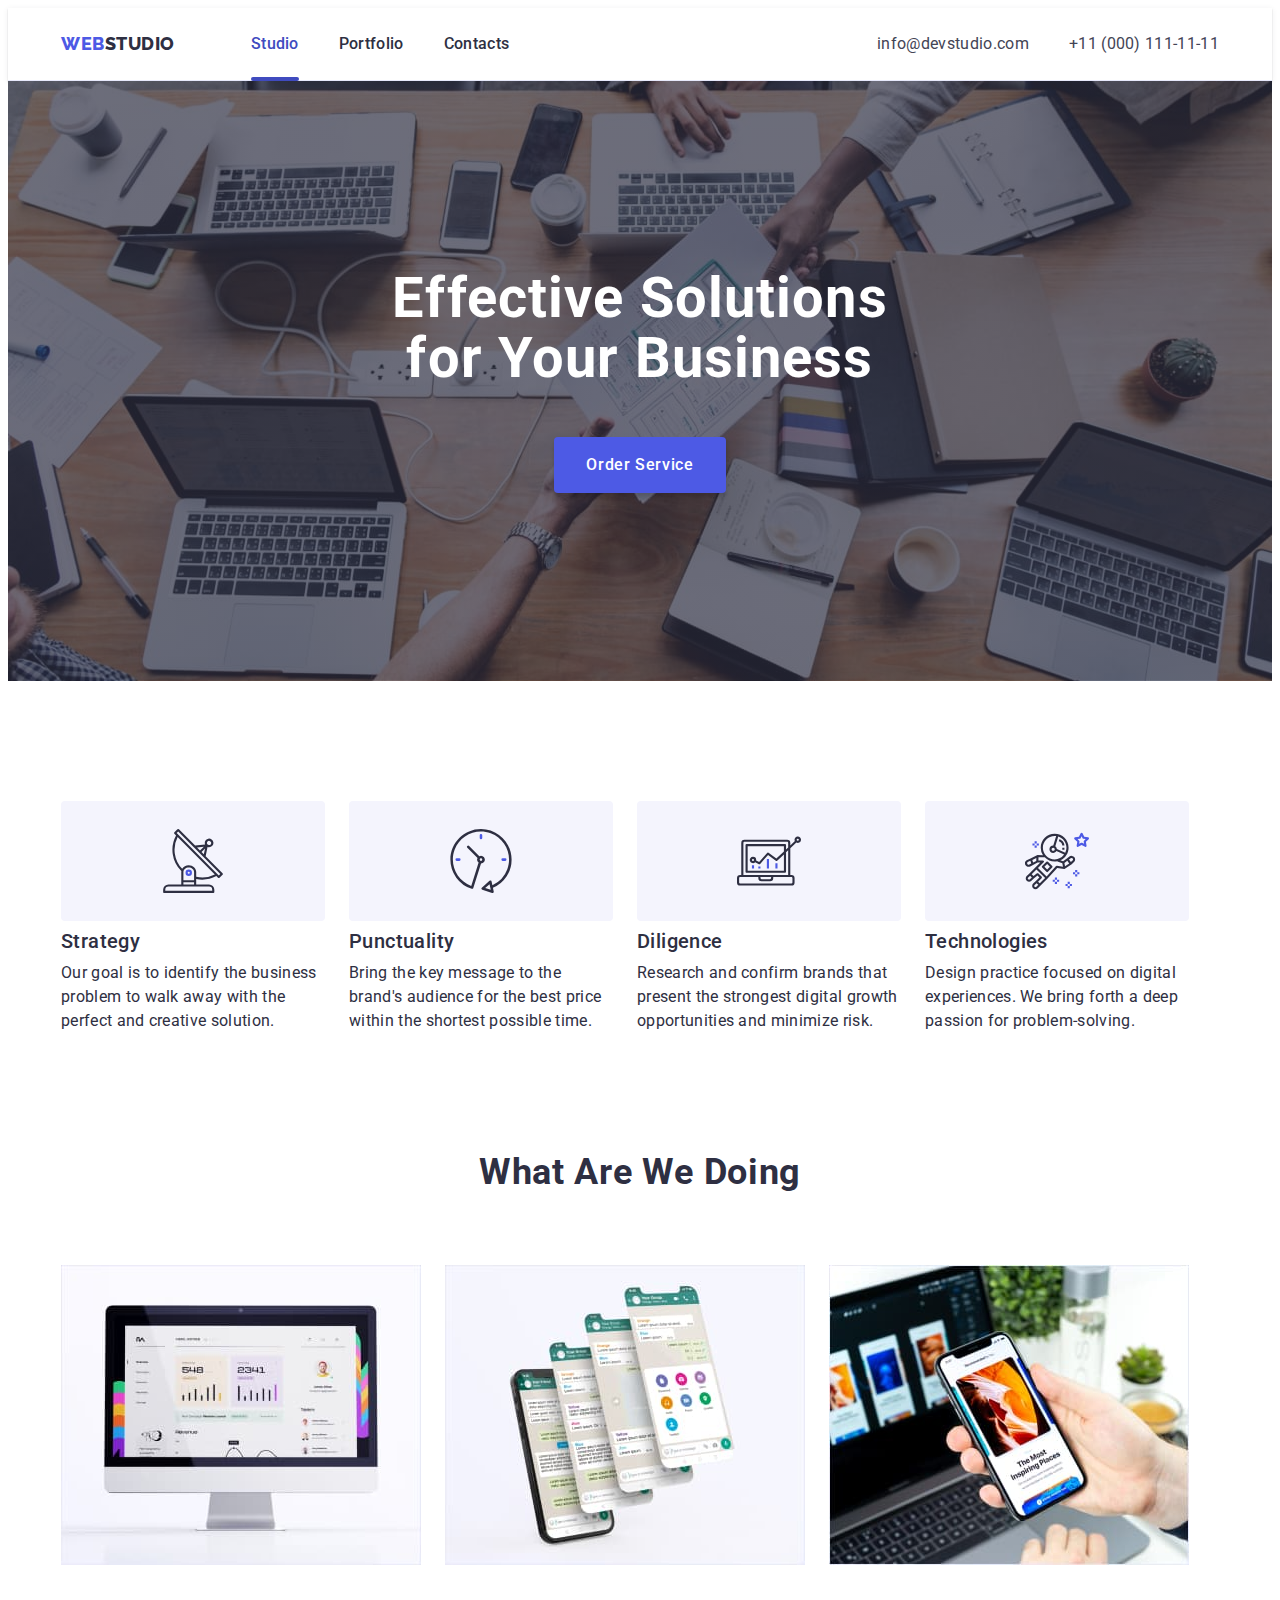
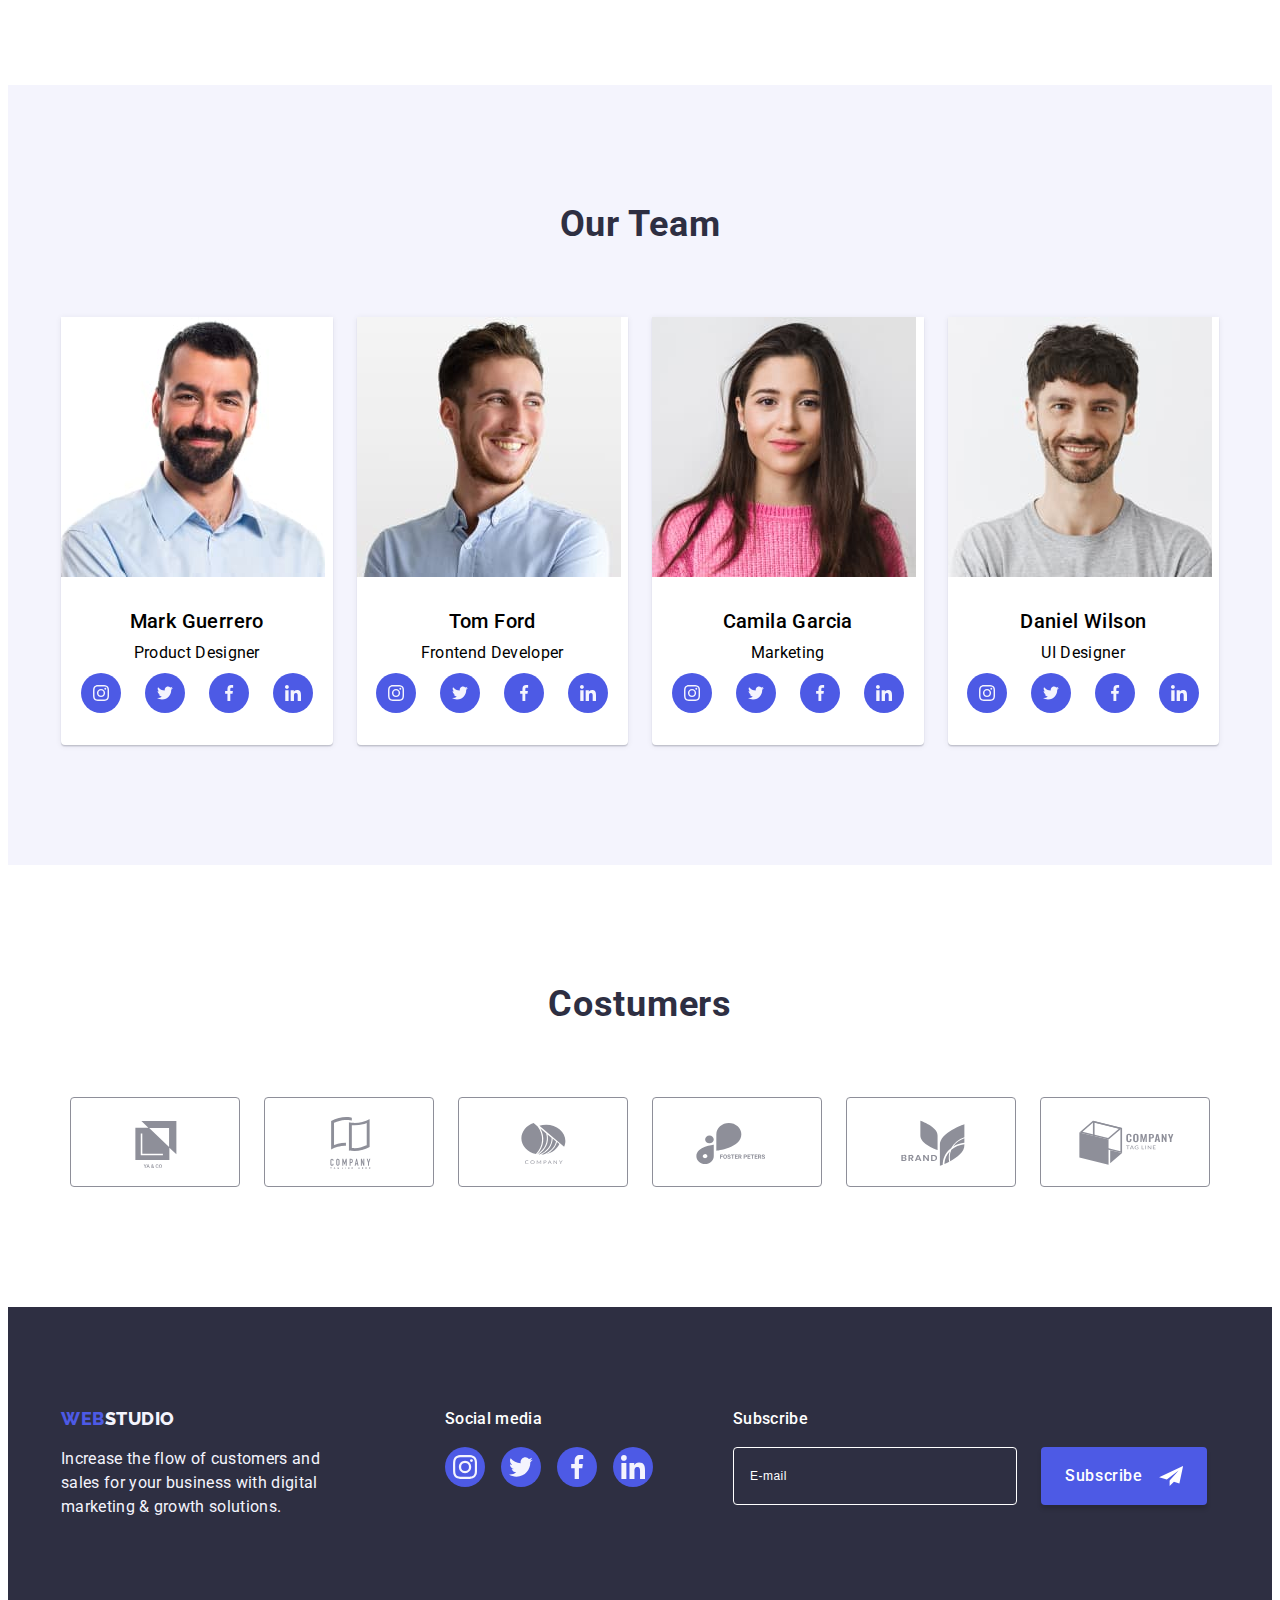
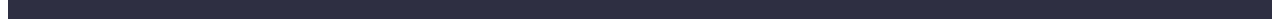
==== index.html @ 6ad8f207 "Initial commit" ====
<!DOCTYPE html>
<html lang="en">

<head>
    <meta charset="UTF-8">
    <meta http-equiv="X-UA-Compatible" content="IE=edge">
    <meta name="viewport" content="width=device-width, initial-scale=1.0">
    <link rel="stylesheet" href="https://cdnjs.cloudflare.com/ajax/libs/modern-normalize/1.1.0/modern-normalize.min.css"
        integrity="sha512-wpPYUAdjBVSE4KJnH1VR1HeZfpl1ub8YT/NKx4PuQ5NmX2tKuGu6U/JRp5y+Y8XG2tV+wKQpNHVUX03MfMFn9Q=="
        crossorigin="anonymous" referrerpolicy="no-referrer" />
    <link href="https://fonts.googleapis.com/css2?family=Raleway:wght@800&family=Roboto:wght@400;500;700&display=swap"
        rel="stylesheet">
    <link rel="stylesheet" href="./css/styles.css">
    <title>Studio</title>
</head>

<body class="body">
    <header class="header">
        <div class="page-header container">
            <nav class=" main-nav">
                <a class="logo" href="./index.html">
                    <span class="logo-start">Web</span><span class="logo-header">Studio</span></a>
                <ul class="header-list list">
                    <li><a class="header-item currant-page" href="./index.html">Studio</a></li>
                    <li><a class="header-item" href="./portfolio.html">Portfolio</a></li>
                    <li><a class="header-item" href="">Contacts</a></li>

                </ul>
            </nav>

            <address class="main-address">
                <ul class="address-list list">
                    <li><a class="address-item" href="mailto:info@devstudio.com">info@devstudio.com</a></li>
                    <li><a class="address-item" href="tel:+110001111111">+11 (000) 111-11-11</a></li>
                </ul>

            </address>
        </div>


    </header>
    <main>
        <section class="hero hero-background">
            <div class="container">
                <h1 class="hero-text">Effective Solutions for Your Business</h1>
                <button class="hero-btn" type="button" data-modal-open>Order Service</button>
            </div>
        </section>
        <section class="advantages">
            <div class="container">
                <h2 hidden>Advantages</h2>
                <ul class="advantages-list list">
                    <li class="item">
                        <div class="advantages-icon"><svg width="64" height="64" class="icon">
                                <use href="./images/symbol-defs.svg#icon-satellite"></use>
                            </svg></div>
                        <h3 class="advantages-title">Strategy</h3>
                        <p class="advantages-text">Our goal is to identify the business problem to walk away with the
                            perfect and creative solution. </p>
                    </li>
                    <li class="item">
                        <div class="advantages-icon"><svg width="64" height="64" class="icon">
                                <use href="./images/symbol-defs.svg#icon-clock"></use>
                            </svg></div>
                        <h3 class="advantages-title">Punctuality</h3>
                        <p class="advantages-text">Bring the key message to the brand's audience for the best price
                            within
                            the shortest possible
                            time.</p>
                    </li>
                    <li class="item">
                        <div class="advantages-icon"><svg width="64" height="64" class="icon">
                                <use href="./images/symbol-defs.svg#icon-diagram"></use>
                            </svg></div>
                        <h3 class="advantages-title">Diligence</h3>
                        <p class="advantages-text">Research and confirm brands that present the strongest digital growth
                            opportunities and minimize
                            risk.</p>
                    </li>
                    <li class="item">
                        <div class="advantages-icon"><svg width="64" height="64" class="icon">
                                <use href="./images/symbol-defs.svg#icon-astronaut"></use>
                            </svg></div>
                        <h3 class="advantages-title">Technologies</h3>
                        <p class="advantages-text">Design practice focused on digital experiences. We bring forth a deep
                            passion for
                            problem-solving.</p>
                    </li>
                </ul>
            </div>
        </section>
        <section class="showcase">
            <div class="container">
                <h2 class="showcase-text">What are we doing</h2>
                <ul class="showcase-list list">
                    <li class="item"><img src="./images/img-example-1.jpg" alt="website-exaple" width="360"></li>
                    <li class="item"><img src="./images/img-example-2.jpg" alt="messager-example" width="360"></li>
                    <li class="item"><img src="./images/img-example-3.jpg" alt="mobile-example" width="360"></li>
                </ul>
            </div>
        </section>
        <section class="team-section">
            <div class="container">
                <h2 class="team-title">Our Team</h2>
                <ul class="team-list list">
                    <li class="item">
                        <img class="team-img" src="./images/img-team-member-1.jpg" alt="team member" width="264">
                        <h3 class="team-list-title">Mark Guerrero</h3>
                        <p class="team-list-text">Product Designer</p>
                        <ul class="social-links list">
                            <li><a href="" class="item-link"><svg class="icon" width="16" height="16">
                                        <use href="./images/symbol-defs.svg#icon-instagram"></use>
                                    </svg></a></li>
                            <li><a href="" class="item-link"><svg class="icon" width="16" height="16">
                                        <use href="./images/symbol-defs.svg#icon-twitter"></use>
                                    </svg></a></li>
                            <li><a href="" class="item-link"><svg class="icon" width="16" height="16">
                                        <use href="./images/symbol-defs.svg#icon-facebook"></use>
                                    </svg></a></li>
                            <li><a href="" class="item-link"><svg class="icon" width="16" height="16">
                                        <use href="./images/symbol-defs.svg#icon-linkedin"></use>
                                    </svg></a></li>
                        </ul>

                    </li>
                    <li class="item">
                        <img class="team-img" src="./images/img-team-member-2.jpg" alt="team member" width="264">
                        <h3 class="team-list-title">Tom Ford</h3>
                        <p class="team-list-text">Frontend Developer</p>
                        <ul class="social-links list">
                            <li><a href="" class="item-link"><svg class="icon" width="16" height="16">
                                        <use href="./images/symbol-defs.svg#icon-instagram"></use>
                                    </svg></a></li>
                            <li><a href="" class="item-link"><svg class="icon" width="16" height="16">
                                        <use href="./images/symbol-defs.svg#icon-twitter"></use>
                                    </svg></a></li>
                            <li><a href="" class="item-link"><svg class="icon" width="16" height="16">
                                        <use href="./images/symbol-defs.svg#icon-facebook"></use>
                                    </svg></a></li>
                            <li><a href="" class="item-link"><svg class="icon" width="16" height="16">
                                        <use href="./images/symbol-defs.svg#icon-linkedin"></use>
                                    </svg></a></li>
                        </ul>
                    </li>
                    <li class="item">
                        <img class="team-img" src="./images/img-team-member-3.jpg" alt="team member" width="264">
                        <h3 class="team-list-title">Camila Garcia</h3>
                        <p class="team-list-text">Marketing</p>
                        <ul class="social-links list">
                            <li><a href="" class="item-link"><svg class="icon" width="16" height="16">
                                        <use href="./images/symbol-defs.svg#icon-instagram"></use>
                                    </svg></a></li>
                            <li><a href="" class="item-link"><svg class="icon" width="16" height="16">
                                        <use href="./images/symbol-defs.svg#icon-twitter"></use>
                                    </svg></a></li>
                            <li><a href="" class="item-link"><svg class="icon" width="16" height="16">
                                        <use href="./images/symbol-defs.svg#icon-facebook"></use>
                                    </svg></a></li>
                            <li><a href="" class="item-link"><svg class="icon" width="16" height="16">
                                        <use href="./images/symbol-defs.svg#icon-linkedin"></use>
                                    </svg></a></li>
                        </ul>
                    </li>
                    <li class="item">
                        <img class="team-img" src="./images/img-team-member-4.jpg" alt="team member" width="264">
                        <h3 class="team-list-title">Daniel Wilson</h3>
                        <p class="team-list-text">UI Designer</p>
                        <ul class="social-links list">
                            <li><a href="" class="item-link"><svg class="icon" width="16" height="16">
                                        <use href="./images/symbol-defs.svg#icon-instagram"></use>
                                    </svg></a></li>
                            <li><a href="" class="item-link"><svg class="icon" width="16" height="16">
                                        <use href="./images/symbol-defs.svg#icon-twitter"></use>
                                    </svg></a></li>
                            <li><a href="" class="item-link"><svg class="icon" width="16" height="16">
                                        <use href="./images/symbol-defs.svg#icon-facebook"></use>
                                    </svg></a></li>
                            <li><a href="" class="item-link"><svg class="icon" width="16" height="16">
                                        <use href="./images/symbol-defs.svg#icon-linkedin"></use>
                                    </svg></a></li>
                        </ul>
                    </li>
                </ul>
            </div>
        </section>
        <section class="costumers">
            <div class="container">
                <h2 class="costumers-title">Costumers</h2>
                <ul class="costumers-list list">
                    <li class="item"><a href="" class="costumer-link"><svg class="icon" width="104" height="56">
                                <use href="./images/symbol-defs.svg#icon-ya-co"></use>
                            </svg></a></li>
                    <li class="item"><a href="" class="costumer-link"><svg class="icon" width="104" height="56">
                                <use href="./images/symbol-defs.svg#icon-tagline-here"></use>
                            </svg></a></li>
                    <li class="item"><a href="" class="costumer-link"><svg class="icon" width="104" height="56">
                                <use href="./images/symbol-defs.svg#icon-company"></use>
                            </svg></a></li>
                    <li class="item"><a href="" class="costumer-link"><svg class="icon" width="104" height="56">
                                <use href="./images/symbol-defs.svg#icon-foster-peters"></use>
                            </svg></a></li>
                    <li class="item"><a href="" class="costumer-link"><svg class="icon" width="104" height="56">
                                <use href="./images/symbol-defs.svg#icon-brand"></use>
                            </svg></a></li>
                    <li class="item"><a href="" class="costumer-link"><svg class="icon" width="104" height="56">
                                <use href="./images/symbol-defs.svg#icon-tag-line"></use>
                            </svg></a></li>
                </ul>
            </div>

        </section>
    </main>

    <footer class="footer">
        <div class="footer-container container">
            <div class="footer-wrap"><a class="logo" href="./index.html"><span class="logo-start">Web</span><span
                        class="logo-footer">Studio</span>
                </a>
                <p class="footer-text">Increase the flow of customers and sales for your business with digital marketing
                    & growth solutions.</p>
            </div>
            <div class="footer-wrap">
                <h4 class="footer-social-media">Social media</h4>
                <ul class="footer-social-links list">
                    <li><a href="#" class="footer-link"><svg class="icon" width="24" height="24">
                                <use href="./images/symbol-defs.svg#icon-instagram"></use>
                            </svg></a></li>
                    <li><a href="#" class="footer-link"><svg class="icon" width="24" height="24">
                                <use href="./images/symbol-defs.svg#icon-twitter"></use>
                            </svg></a></li>
                    <li><a href="#" class="footer-link"><svg class="icon" width="24" height="24">
                                <use href="./images/symbol-defs.svg#icon-facebook"></use>
                            </svg></a></li>
                    <li><a href="#" class="footer-link"><svg class="icon" width="24" height="24">
                                <use href="./images/symbol-defs.svg#icon-linkedin"></use>
                            </svg></a></li>
                </ul>
            </div>
            <div class="footer-wrap">
                <p class="footer-input-text">Subscribe</p>
                <form class="footer-form">
                    <label><input type="email" placeholder="E-mail" class="footer-input"></label>
                    <button class="footer-btn" type="submit">Subscribe<svg class="icon" width="24" height="20">
                            <use href="./images/symbol-defs.svg#icon-send"></use>
                        </svg></button>
                </form>

            </div>
        </div>
    </footer>
    <div class="backdrop is-hidden" data-modal>
        <div class="modal"><button type="button" class="backdrop-btn" data-modal-close><svg width="8" height="8"
                    class="modal-icon icon">
                    <use href="./images/symbol-defs.svg#icon-modal-close"></use>
                </svg></button>
            <p class="backdrop-title">Leave your contacts and we will call you back</p>
            <form class="modal-form">
                <div class="form-field"><label for="name" class="modal-label">Name</label><input type="text" name="name"
                        id="name" class="modal-input"><svg class="icon" width="18" height="24">
                        <use href="./images/symbol-defs.svg#icon-name">

                        </use>
                    </svg></div>

                <div class="form-field"><label for="tel" class="modal-label">Phone</label><input type="tel" name="tel"
                        id="tel" class="modal-input"><svg class="icon" width="18" height="24">
                        <use href="./images/symbol-defs.svg#icon-phone">

                        </use>
                    </svg>
                </div>
                <div class="form-field"><label for="e-mail" class="modal-label">E-mail</label><input type="email"
                        name="e-mail" id="e-mail" class="modal-input"><svg class="icon" width="18" height="24">
                        <use href="./images/symbol-defs.svg#icon-email">

                        </use>
                    </svg>
                </div>

                <div class="form-field"><label for="comment" class="modal-label">Comment</label><textarea name="comment"
                        id="comment" class="modal-input comment" placeholder="Text input"></textarea>
                </div>
                <div class="form-field privacy-wrap">
                    <label for="privacy" class="acceptance-text"><input type="checkbox" name="privacy" id="privacy"
                            class="label-checkbox"><span class="checkbox"></span>I accept the terms and conditions of
                        the<a href="#">Privacy Policy</a></label>
                </div>
                <div class="form-field"><button type="submit" class="modal-btn">Send</button></div>
            </form>



        </div>

    </div>
    <script src="./js/modal.js"></script>
</body>

</html>
---- css/styles.css ----
:root {
  --main-color: #2e2f42;
  --contact-color: #434455;
  --h1-color: #ffffff;
  --header-action-color: #404bbf;
  --background-btn-color: #4d5ae5;
  --background-btn-hover-color: #404bbf;
  --btn-text-color: #ffffff;
  --btn-nohover-text-color: #4d5ae5;
  --btn-hover-text-color: #ffffff;
  --btn-nohover-background-color: #f4f4fd;
  --btn-hover-background-color: #404bbf;
  --background-color: #f4f4fd;
  --team-text-color: #434455;
  --team-background-color: #ffffff;
  --footer-text-color: #f4f4fd;
  --logo-main-color: #4d5ae5;
  --logo-footer-color: #f4f4fd;
  --logo-header-color: #2e2f42;
  --accent-color: rgba(231, 233, 252, 1);
  --backdrop-background-color: rgba(46, 47, 66, 0.4);
  --modal-background-color: #fcfcfc;
}

/* BODY */
.body {
  font-family: "Roboto", sans-serif;
}
/* LOGO */
.logo-start {
  font-family: "Raleway";

  font-weight: 800;
  font-size: 18px;
  line-height: 1.33;
  letter-spacing: 0.03em;
  color: var(--logo-main-color);
  text-transform: uppercase;
}
.logo-header {
  font-family: "Raleway";

  font-weight: 800;
  font-size: 18px;
  line-height: 1.33;
  letter-spacing: 0.03em;
  text-transform: uppercase;
  text-decoration: none;
  color: var(--logo-header-color);
}
.logo-footer {
  font-family: "Raleway";

  font-weight: 800;
  font-size: 18px;
  line-height: 21px;

  letter-spacing: 0.03em;
  text-transform: uppercase;
  color: var(--logo-footer-color);
}

.logo {
  text-decoration: none;
  display: block;
}

/* DEFAULT */
img {
  display: block;
  max-width: 100%;
  height: auto;
}
.container {
  width: 1158px;
  margin: 0 auto;
  padding: 0 15px 0 15px;
}
h1,
h2,
h3,
h4,
ul,
li,
p,
a,
span {
  margin: 0;
}
.list {
  list-style: none;
  padding: 0;
  margin: 0;
}
.no-scroll {
  overflow: hidden;
}
/* ICONS */
.icon {
  fill: currentColor;
}

/* HEADER */
.header {
  padding-top: 24px;
  padding-bottom: 24px;
  border-bottom: 1px solid var(--accent-color);
  box-shadow: 0px 2px 1px rgba(46, 47, 66, 0.08),
    0px 1px 1px rgba(46, 47, 66, 0.16), 0px 1px 6px rgba(46, 47, 66, 0.08);
}
.page-header {
  display: flex;
  align-items: center;
}
.main-nav {
  display: flex;
  align-items: center;
}

.header-list {
  list-style: none;
  display: flex;

  gap: 40px;
  padding: 0;
  margin-left: 76px;
}
.header-list > li {
  position: relative;
}
.header-item {
  display: block;

  text-decoration: none;
  font-weight: 500;
  font-size: 16px;
  line-height: 1.5;
  letter-spacing: 0.02em;
  color: var(--main-color);
  transition-property: color;
  transition-duration: 250ms;
  transition-timing-function: cubic-bezier(0.4, 0, 0.2, 1);
}
.header-item:active,
.header-item:hover,
.header-item:focus {
  color: var(--header-action-color);
}
.header-item.currant-page {
  color: var(--header-action-color);
}
.header-item.currant-page::after {
  display: block;
  position: absolute;
  top: 45px;
  content: "";
  width: 100%;
  height: 4px;
  border-radius: 2px;
  border-color: var(--header-action-color);
  background-color: var(--header-action-color);
}
/* ADDRESS */
.main-address {
  display: flex;
  margin-left: auto;
}
.address-list {
  list-style: none;
  display: flex;
  gap: 40px;
  padding: 0;
  margin: 0;
}
.address-item {
  display: block;
  font-style: normal;
  font-size: 16px;
  line-height: 1.5;

  letter-spacing: 0.02em;
  color: var(--contact-color);
  text-decoration: none;
  transition-property: color;
  transition-duration: 250ms;
  transition-timing-function: cubic-bezier(0.4, 0, 0.2, 1);
}
.address-item:active,
.address-item:hover,
.address-item:focus {
  color: var(--header-action-color);
}

/* MAIN */
/* HERO */
.hero {
  padding-bottom: 188px;
  padding-top: 188px;

  background-color: var(--main-color);

  text-align: center;
}
.hero-background {
  max-width: 1440px;
  margin-left: auto;
  margin-right: auto;
  background-image: linear-gradient(
      rgba(46, 47, 66, 0.7),
      rgba(46, 47, 66, 0.7)
    ),
    url(../images/background-hero.jpg);
  background-repeat: no-repeat;
  background-position: center;
  background-size: cover;
}
.hero-text {
  margin: 0 auto 48px auto;
  max-width: 496px;

  color: var(--h1-color);
  font-weight: 700;
  font-size: 56px;
  line-height: 1.07;
  letter-spacing: 0.02em;
}
.hero-btn {
  min-width: 169px;

  background-color: var(--background-btn-color);
  font-family: inherit;
  font-style: inherit;
  font-weight: 500;
  font-size: 16px;
  line-height: 1.5;
  letter-spacing: 0.04em;
  color: var(--btn-text-color);
  padding: 16px 32px;
  border-radius: 4px;
  box-shadow: 0px 4px 4px rgba(0, 0, 0, 0.15);
  border: transparent;
  cursor: pointer;
  transition-property: background-color;
  transition-duration: 250ms;
  transition-timing-function: cubic-bezier(0.4, 0, 0.2, 1);
}
.hero-btn:hover,
.hero-btn:focus {
  background-color: var(--background-btn-hover-color);
}
/* ADVANTAGES */
.advantages {
  padding-bottom: 120px;
  padding-top: 120px;
}
.advantages-list {
  display: flex;
  gap: 24px;
}
.advantages-list > .item {
  width: 264px;
}
.advantages-title {
  margin: 8px 0;

  font-weight: 500;
  font-size: 20px;
  line-height: 1.2;

  letter-spacing: 0.02em;
  color: var(--main-color);
}
.advantages-text {
  font-size: 16px;
  line-height: 1.5;

  letter-spacing: 0.02em;
  color: var(--main-color);
}
.advantages-icon {
  display: flex;
  justify-content: center;
  align-items: center;
  background-color: #f4f4fd;
  border-radius: 4px;

  height: 120px;
}

/* SHOWCASE */
.showcase {
  padding-bottom: 120px;
}
.showcase-text {
  margin-bottom: 72px;
  color: var(--main-color);
  font-weight: 700;
  font-size: 36px;
  line-height: 1.11;

  text-align: center;
  letter-spacing: 0.02em;
  text-transform: capitalize;
}
.showcase-list {
  display: flex;
  list-style: none;
  gap: 24px;
}
.showcase-list > .item {
  width: calc((100%-48px) / 3);
}
/* TEAM */

.team-title {
  margin-bottom: 72px;

  font-weight: 700;
  font-size: 36px;
  line-height: 1.11;

  text-align: center;
  letter-spacing: 0.02em;
  text-transform: capitalize;
  color: var(--main-color);
}
.team-section {
  padding: 120px 0;
  background-color: var(--background-color);
}
.team-list {
  display: flex;
  gap: 24px;
}
.team-member {
  display: block;
}
.team-list > .item {
  width: calc((100% - 72px) / 4);
  background-color: var(--team-background-color);
  box-shadow: 0px 1px 6px rgba(46, 47, 66, 0.08),
    0px 1px 1px rgba(46, 47, 66, 0.16), 0px 2px 1px rgba(46, 47, 66, 0.08);
  border-radius: 0px 0px 4px 4px;
  padding-bottom: 32px;
}
.team-list-title {
  margin-top: 32px;
  margin-bottom: 8px;

  font-weight: 500;
  font-size: 20px;
  line-height: 1.2;

  letter-spacing: 0.02em;
  text-align: center;
}
.team-list-text {
  margin-bottom: 8px;
  font-size: 16px;
  line-height: 1.5;
  text-align: center;
  letter-spacing: 0.02em;
}
.item > .team-img {
  display: block;
}
.social-links {
  display: flex;
  gap: 24px;
  justify-content: center;
}
.item-link {
  display: flex;
  justify-content: center;
  align-items: center;
  background-color: #4d5ae5;
  width: 40px;
  height: 40px;
  border-radius: 50%;
  color: #f4f4fd;
  transition-property: background-color;
  transition-duration: 250ms;
  transition-timing-function: cubic-bezier(0.4, 0, 0.2, 1);
}
.item-link:hover,
.item-link:focus {
  background-color: #404bbf;
}

/* COSTUMERS */
.costumers {
  padding: 120px 0;
}
.costumers-title {
  margin-bottom: 72px;

  font-weight: 700;
  font-size: 36px;
  line-height: 1.11;

  text-align: center;
  letter-spacing: 0.02em;

  color: var(--main-color);
}
.costumers-list {
  display: flex;
  justify-content: center;
  gap: 24px;
}
.costumer-link {
  display: flex;
  justify-content: center;
  align-items: center;
  color: #8e8f99;

  border: 1px solid rgba(142, 143, 153, 1);
  border-radius: 4px;
  width: 168px;
  height: 88px;
  transition-property: border-color, color;
  transition-duration: 250ms;
  transition-timing-function: cubic-bezier(0.4, 0, 0.2, 1);
}

.costumer-link:hover,
.costumer-link:focus {
  border-color: #404bbf;
  color: #404bbf;
}
/* FOOTER */
.footer {
  background-color: var(--main-color);
  padding-top: 100px;
  padding-bottom: 100px;
}
.footer-container {
  display: flex;
}
.footer-wrap:nth-child(2) {
  margin-left: 120px;
  margin-right: 80px;
}
.footer-text {
  display: inline-block;
  margin-top: 16px;

  font-size: 16px;
  line-height: 1.5;

  letter-spacing: 0.02em;
  color: var(--footer-text-color);
  max-width: 264px;
}
.footer-social-media {
  font-weight: 500;
  margin-bottom: 16px;
  font-size: 16px;
  line-height: 1.5;
  letter-spacing: 0.02em;
  color: #ffffff;
}
.footer-social-links {
  display: flex;
  gap: 16px;
  justify-content: center;
}
.footer-link {
  display: flex;
  justify-content: center;
  align-items: center;
  background-color: #4d5ae5;
  width: 40px;
  height: 40px;
  border-radius: 50%;
  color: #f4f4fd;
  transition-property: background-color;
  transition-duration: 250ms;
  transition-timing-function: cubic-bezier(0.4, 0, 0.2, 1);
}
.footer-link:hover,
.footer-link:focus {
  background-color: rgba(49, 208, 170, 1);
}
.footer-form {
  display: flex;
  gap: 24px;
}
.footer-input {
  display: inline-block;
  border: 1px solid WHITE;
  border-radius: 4px;
  font-size: 12px;
  line-height: 1.17;

  letter-spacing: 0.04em;
  min-height: 40px;
  min-width: 264px;
  height: 40px;
  color: WHITE;
  padding-left: 16px;
  padding-top: 8px;
  padding-bottom: 8px;

  background-color: inherit;
}
.footer-input:focus {
  border-color: #4d5ae5;
  outline: none;
}
.footer-input-text {
  margin-bottom: 16px;
  font-weight: 500;
  font-size: 16px;
  line-height: 1.5;
  letter-spacing: 0.02em;
  color: #ffffff;
}
.footer-input::placeholder {
  font-weight: 400;
  font-size: 12px;
  line-height: 2;
  color: #ffffff;
  letter-spacing: 0.04em;
}

.footer-btn {
  display: flex;
  align-items: center;
  justify-content: center;
  gap: 16px;
  background-color: var(--background-btn-color);
  font-family: inherit;
  font-style: inherit;
  font-weight: 500;
  font-size: 16px;
  line-height: 1.5;
  letter-spacing: 0.04em;
  color: var(--btn-text-color);
  padding: 8px 24px;
  border-radius: 4px;
  box-shadow: 0px 4px 4px rgba(0, 0, 0, 0.15);
  border: transparent;
  cursor: pointer;
  transition-property: background-color;
  transition-duration: 250ms;
  transition-timing-function: cubic-bezier(0.4, 0, 0.2, 1);
}
.footer-btn:hover,
.footer-btn:focus {
  background-color: var(--background-btn-hover-color);
}
/* PORTFOLIO PAGE */
.visually-hidden {
  position: fixed;
  transform: scale(0);
}
.presentation {
  padding-top: 96px;
  padding-bottom: 120px;
}
.presentation-nav-list {
  display: flex;
  justify-content: center;
  gap: 24px;
  margin-bottom: 72px;
}

.nav-btn {
  font-weight: 500;
  font-size: 16px;
  line-height: 1.5;
  border-radius: 4px;
  letter-spacing: 0.04em;
  color: var(--btn-nohover-text-color);
  background-color: var(--btn-nohover-background-color);
  padding: 12px 24px;
  border: 1px solid var(--accent-color);
  cursor: pointer;
  transition-property: box-shadow, border-color, color, background-color;
  transition-duration: 250ms;
  transition-timing-function: cubic-bezier(0.4, 0, 0.2, 1);
}
.nav-btn:hover,
.nav-btn:focus {
  background-color: var(--btn-hover-background-color);
  color: var(--btn-hover-text-color);
  border-color: var(--background-btn-hover-color);
  box-shadow: 0px 3px 1px rgba(0, 0, 0, 0.1), 0px 2px 1px rgba(0, 0, 0, 0.08),
    0px 2px 2px rgba(0, 0, 0, 0.12);
}
.presentation-list {
  display: flex;
  flex-wrap: wrap;
  gap: 48px 24px;
}
.presentation-list > .item {
  width: calc((100% - 48px) / 3);
}

.presentation-list-text {
  border: 1px solid var(--accent-color);
  padding: 32px 16px;
  border-top: transparent;
}
.presentation-title {
  margin-bottom: 8px;
  font-weight: 500;
  font-size: 20px;
  line-height: 1.2;

  letter-spacing: 0.02em;
  color: var(--main-color);
}
.presentation-text {
  font-size: 16px;
  line-height: 1.5;

  letter-spacing: 0.02em;
  color: var(--contact-color);
}
.presentation-link {
  text-decoration: none;
  display: block;
  transition-property: box-shadow;
  transition-duration: 250ms;
  transition-timing-function: cubic-bezier(0.4, 0, 0.2, 1);
}

.presentation-link:hover,
.presentation-link:focus {
  box-shadow: 0px 1px 6px rgba(46, 47, 66, 0.08),
    0px 1px 1px rgba(46, 47, 66, 0.16), 0px 2px 1px rgba(46, 47, 66, 0.08);
}
.presentation-link:hover .presentation-cover-text,
.presentation-link:focus .presentation-cover-text {
  transform: translate(0);
}
/* TRANSITION PORTFOLIO */
.presentation-cover-wrap {
  position: relative;
  overflow: hidden;
}
.presentation-cover-text {
  font-size: 16px;
  line-height: 1.5;

  letter-spacing: 0.02em;

  color: #f4f4fd;

  position: absolute;
  top: 0;

  height: 100%;
  background-color: var(--background-btn-color);
  padding-top: 40px;
  padding-left: 32px;
  padding-right: 32px;
  transform: translateY(100%);
  transition: transform 250ms cubic-bezier(0.4, 0, 0.2, 1);
}
/* BACKDROP */
.backdrop {
  position: fixed;
  top: 0;
  width: 100%;
  height: 100%;
  background-color: var(--backdrop-background-color);
  transition: opacity 250ms cubic-bezier(0.4, 0, 0.2, 1),
    visibility 250ms cubic-bezier(0.4, 0, 0.2, 1);
}
.backdrop.is-hidden .modal {
  transform: translate(-50%, -50%) scale(0);
}
/* MODAL */
.modal {
  position: absolute;
  top: 50%;
  left: 50%;
  transform: translate(-50%, -50%) scale(1);
  transition: transform 250ms cubic-bezier(0.4, 0, 0.2, 1);

  width: 408px;
  min-height: 576px;
  box-shadow: 0px 1px 1px rgba(0, 0, 0, 0.14), 0px 1px 3px rgba(0, 0, 0, 0.12),
    0px 2px 1px rgba(0, 0, 0, 0.2);
  border-radius: 4px;
  background-color: var(--modal-background-color);
  padding: 72px 24px 24px;
}
.modal-icon {
  fill: currentColor;
}
.backdrop-btn {
  position: absolute;
  padding: 0;
  top: 24px;
  right: 24px;
  display: flex;
  cursor: pointer;
  border: 1px solid rgba(0, 0, 0, 0.1);
  border-radius: 50%;
  width: 24px;
  height: 24px;
  background-color: #e7e9fc;
  color: rgba(46, 47, 66, 1);
  justify-content: center;
  align-items: center;
}
.backdrop-btn:is(:hover, :focus) {
  background-color: #404bbf;
  color: rgba(255, 255, 255, 1);
}
.is-hidden {
  opacity: 0;
  visibility: hidden;
  pointer-events: none;
}
.backdrop-title {
  font-size: 16px;
  line-height: 1.5;
  font-weight: 500;
  text-align: center;
  letter-spacing: 0.02em;
  color: var(--main-color);
  margin-bottom: 16px;
}

.form-field:not(:last-child) {
  margin-bottom: 8px;
}

.form-field:nth-child(5) {
  margin-bottom: 24px;
  margin-top: 16px;
}
.form-field:nth-child(4) {
  margin: 0;
}
.form-field {
  position: relative;
}
.form-field > .icon {
  position: absolute;
  top: 50%;
  transform: translateY(-10%);
  left: 16px;
  fill: currentColor;
  transition-property: fill;
  transition-duration: 250ms;
  transition-timing-function: cubic-bezier(0.4, 0, 0.2, 1);
}
.modal-input {
  display: block;
  border: 1px solid rgba(46, 47, 66, 0.4);
  border-radius: 4px;
  background-color: rgba(252, 252, 252, 1);
  font-weight: 500;
  font-size: 16px;
  line-height: 1.5;
  letter-spacing: 0.02em;
  width: 100%;
  height: 40px;
  color: var(--main-color);
  padding-top: 11px;
  padding-left: 38px;
  padding-bottom: 11px;
  transition-property: border-color;
  transition-duration: 250ms;
  transition-timing-function: cubic-bezier(0.4, 0, 0.2, 1);
}
.modal-input:focus {
  border-color: rgba(77, 90, 229, 1);
}
.modal-input:focus ~ .icon {
  fill: #4d5ae5;
}
.modal-label {
  display: block;
  font-size: 12px;
  line-height: 1.17;
  margin-bottom: 4px;
  letter-spacing: 0.01em;

  color: #8e8f99;
}
.modal-btn {
  display: block;
  margin: 0 auto;
  min-width: 169px;

  background-color: var(--background-btn-color);
  font-family: inherit;
  font-style: inherit;
  font-weight: 500;
  font-size: 16px;
  line-height: 1.5;
  letter-spacing: 0.04em;
  color: var(--btn-text-color);
  padding: 16px 32px;
  border-radius: 4px;
  box-shadow: 0px 4px 4px rgba(0, 0, 0, 0.15);
  border: transparent;
  cursor: pointer;
  transition-property: background-color;
  transition-duration: 250ms;
  transition-timing-function: cubic-bezier(0.4, 0, 0.2, 1);
}
.modal-btn:is(:hover, :focus) {
  background-color: var(--background-btn-hover-color);
}
.comment {
  min-height: 120px;
  resize: none;
  width: 100%;
  padding: 8px 16px;
}

.form-field > a {
  font-size: 12px;
  line-height: 1.33;

  letter-spacing: 0.04em;
  color: #4d5ae5;
}
.acceptance-text {
  padding-left: 24px;
  font-size: 12px;
  line-height: 1.33;

  letter-spacing: 0.04em;
  color: #8e8f99;
}
.label-checkbox {
  display: inline-block;
  -webkit-appearance: none;
  appearance: none;
}
.checkbox {
  position: absolute;
  top: 50%;
  left: 0;
  transform: translateY(-50%);
  display: inline-block;
  border: 1px solid rgba(46, 47, 66, 0.4);
  border-radius: 2px;
  width: 16px;
  height: 16px;
  margin-right: 8px;
}
.label-checkbox:checked + .checkbox {
  background-color: rgba(64, 75, 191, 1);
  border-color: rgba(64, 75, 191, 1);
  background-image: url(../images/Vector.svg);
  background-repeat: no-repeat;
  background-position: 50% 50%;
}
.privacy-wrap {
  position: relative;
}
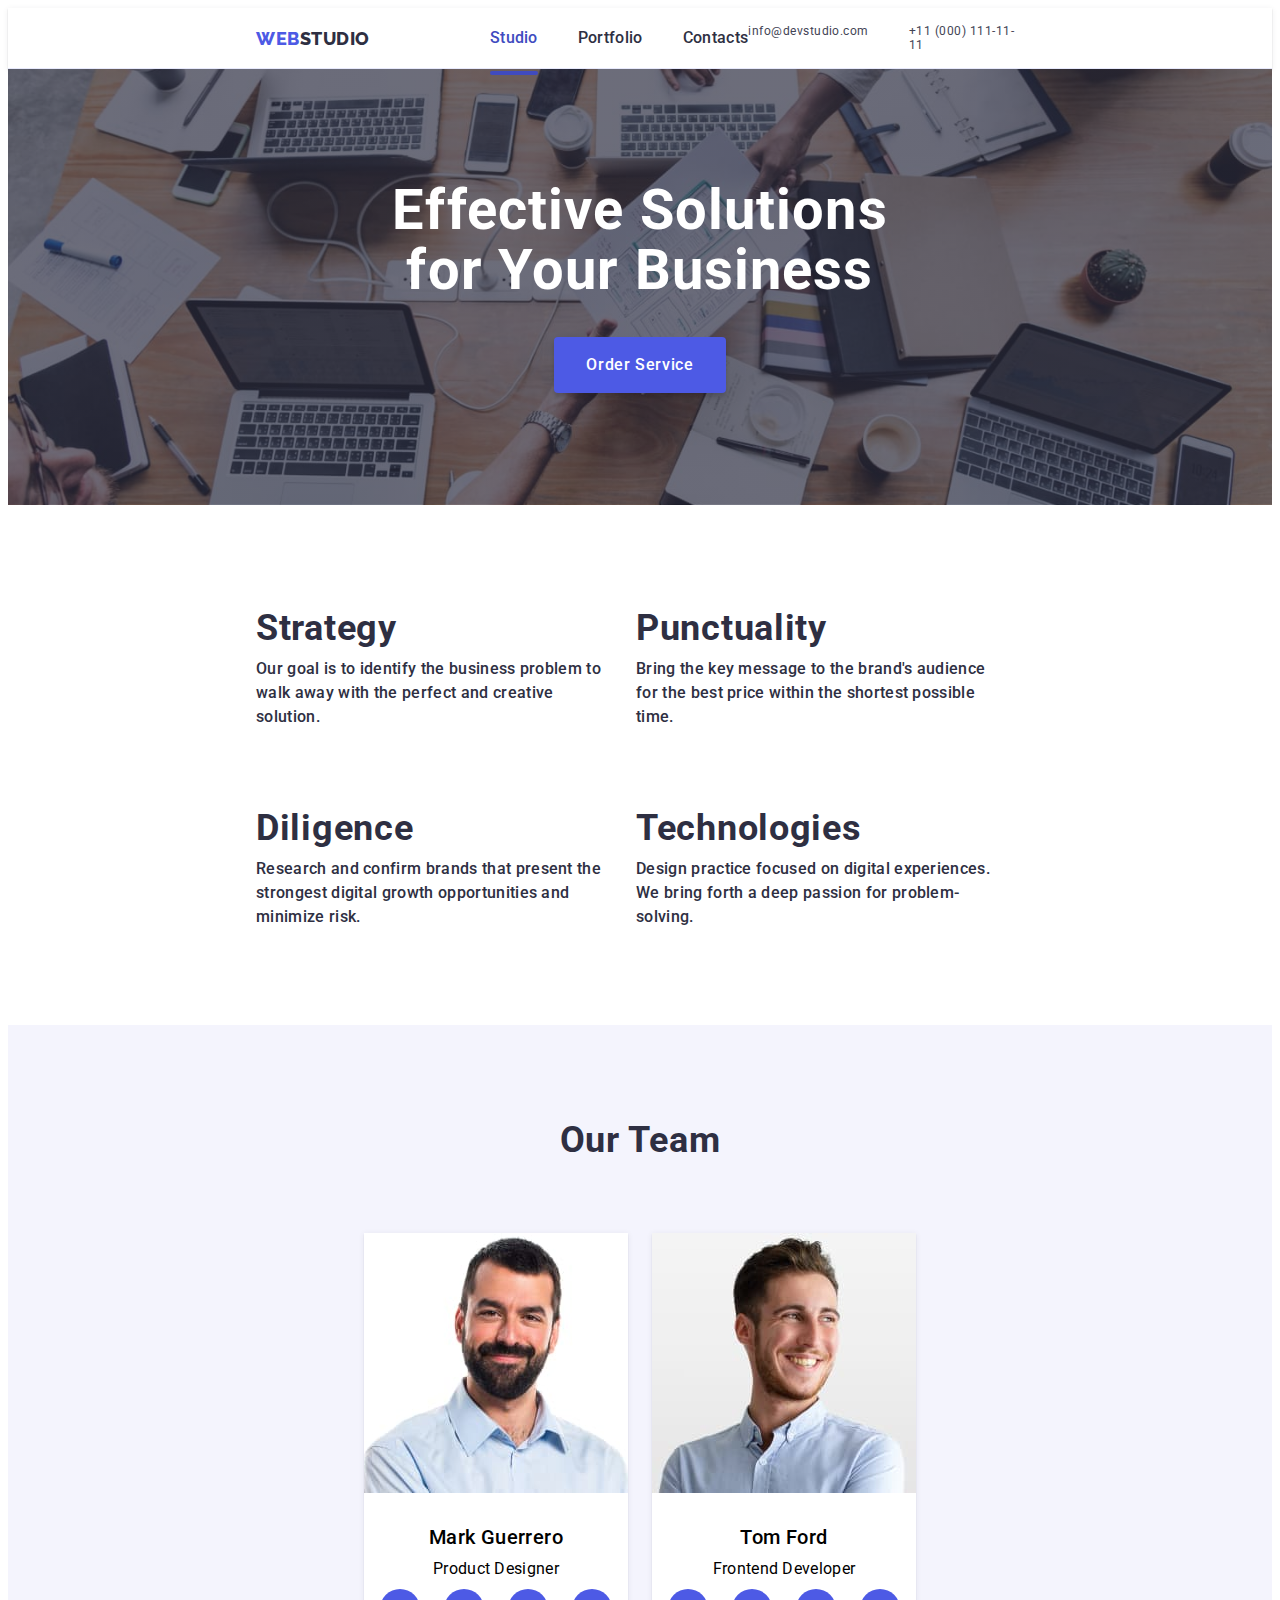
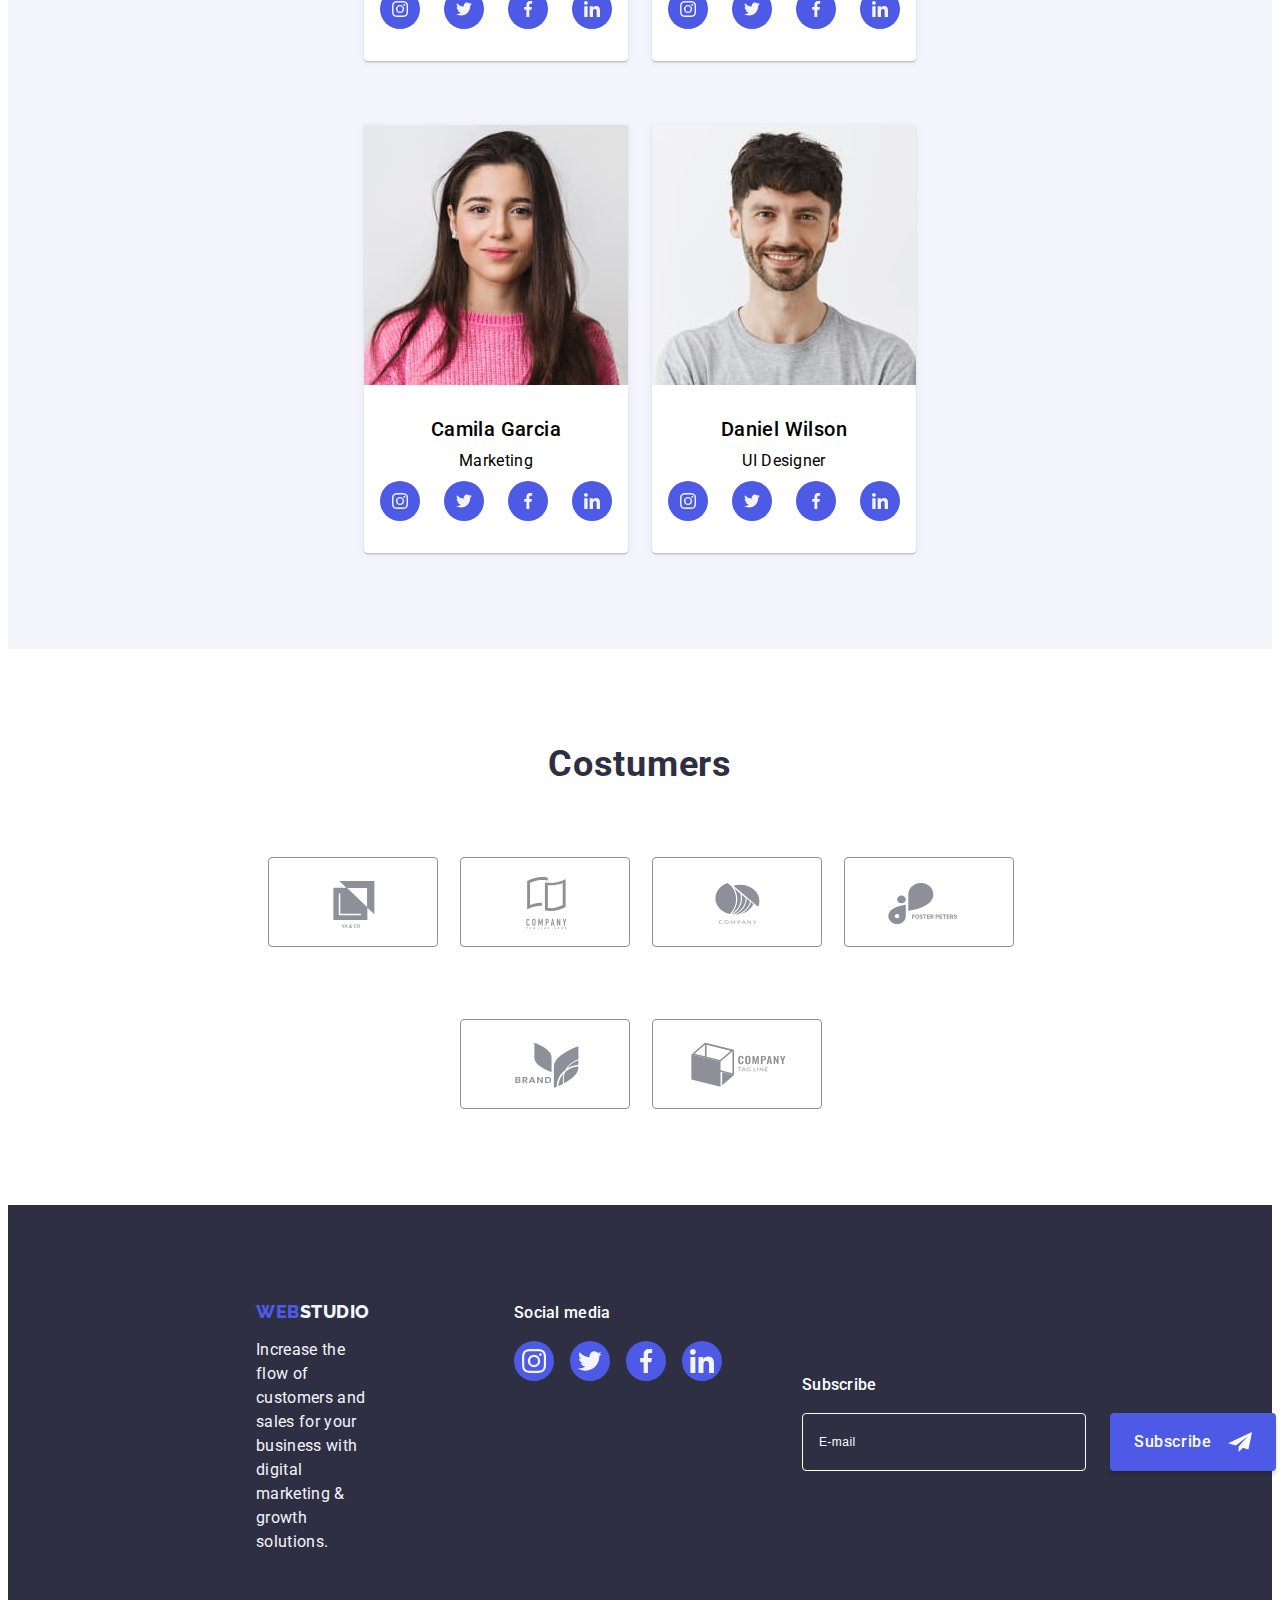
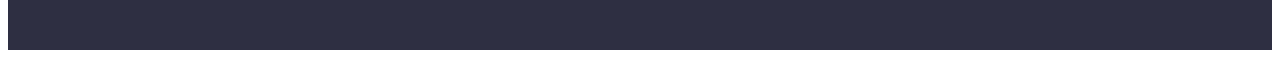
==== commit 3561d872: "hw7" ====
--- a/index.html
+++ b/index.html
@@ -11,6 +11,8 @@
     <link href="https://fonts.googleapis.com/css2?family=Raleway:wght@800&family=Roboto:wght@400;500;700&display=swap"
         rel="stylesheet">
     <link rel="stylesheet" href="./css/styles.css">
+    <link rel="stylesheet" href="./css/mobile.css">
+    <link rel="stylesheet" href="./css/tablet.css">
     <title>Studio</title>
 </head>
 
@@ -35,6 +37,9 @@
                 </ul>
 
             </address>
+            <button class="mobile-menu"><svg width="32" height="22" class="icon">
+                    <use href="./images/symbol-defs.svg#icon-mobile-menu"></use>
+                </svg></button>
         </div>
 
 
--- a/css/mobile.css
+++ b/css/mobile.css
@@ -0,0 +1,672 @@
+:root {
+  --main-color: #2e2f42;
+  --contact-color: #434455;
+  --h1-color: #ffffff;
+  --header-action-color: #404bbf;
+  --background-btn-color: #4d5ae5;
+  --background-btn-hover-color: #404bbf;
+  --btn-text-color: #ffffff;
+  --btn-nohover-text-color: #4d5ae5;
+  --btn-hover-text-color: #ffffff;
+  --btn-nohover-background-color: #f4f4fd;
+  --btn-hover-background-color: #404bbf;
+  --background-color: #f4f4fd;
+  --team-text-color: #434455;
+  --team-background-color: #ffffff;
+  --footer-text-color: #f4f4fd;
+  --logo-main-color: #4d5ae5;
+  --logo-footer-color: #f4f4fd;
+  --logo-header-color: #2e2f42;
+  --accent-color: rgba(231, 233, 252, 1);
+  --backdrop-background-color: rgba(46, 47, 66, 0.4);
+  --modal-background-color: #fcfcfc;
+}
+
+/* BODY */
+.body {
+  font-family: "Roboto", sans-serif;
+}
+/* LOGO */
+.logo-start {
+  font-family: "Raleway";
+
+  font-weight: 800;
+  font-size: 18px;
+  line-height: 1.17;
+  letter-spacing: 0.03em;
+  color: var(--logo-main-color);
+  text-transform: uppercase;
+}
+.logo-header {
+  font-family: "Raleway";
+
+  font-weight: 800;
+  font-size: 18px;
+  line-height: 1.17;
+  letter-spacing: 0.03em;
+  text-transform: uppercase;
+  text-decoration: none;
+  color: var(--logo-header-color);
+}
+.logo-footer {
+  font-family: "Raleway";
+  font-weight: 800;
+  font-size: 18px;
+  line-height: 1.17;
+  letter-spacing: 0.03em;
+  text-transform: uppercase;
+  color: var(--logo-footer-color);
+}
+
+.logo {
+  text-decoration: none;
+  display: block;
+}
+
+/* DEFAULT */
+img {
+  display: block;
+  max-width: 100%;
+  height: auto;
+}
+.container {
+  width: 428px;
+  margin: 0 auto;
+  padding: 0 16px;
+}
+h1,
+h2,
+h3,
+h4,
+ul,
+li,
+p,
+a,
+span {
+  margin: 0;
+}
+.list {
+  list-style: none;
+  padding: 0;
+  margin: 0;
+}
+.no-scroll {
+  overflow: hidden;
+}
+/* ICONS */
+.icon {
+  fill: currentColor;
+}
+@media screen and (max-width: 767px) {
+  /* HEADER */
+
+  .page-header {
+    display: flex;
+    align-items: center;
+    justify-content: space-between;
+    padding-top: 24px;
+    padding-bottom: 22px;
+  }
+  .header {
+    border-bottom: 1px solid var(--accent-color);
+    box-shadow: 0px 2px 1px rgba(46, 47, 66, 0.08),
+      0px 1px 1px rgba(46, 47, 66, 0.16), 0px 1px 6px rgba(46, 47, 66, 0.08);
+  }
+  .header-list {
+    display: none;
+  }
+
+  /* ADDRESS */
+  .main-address {
+    display: none;
+  }
+  /* MAIN */
+  /* HERO */
+  .hero {
+    padding-bottom: 112px;
+    padding-top: 112px;
+
+    background-color: var(--main-color);
+
+    text-align: center;
+  }
+  .hero-background {
+    margin-left: auto;
+    margin-right: auto;
+    background-image: linear-gradient(
+        rgba(46, 47, 66, 0.7),
+        rgba(46, 47, 66, 0.7)
+      ),
+      url(../images/background-hero.jpg);
+    background-repeat: no-repeat;
+    background-position: center;
+    background-size: cover;
+  }
+  .hero-text {
+    font-weight: 700;
+    font-size: 36px;
+    line-height: 1.11;
+    color: var(--h1-color);
+    letter-spacing: 0.02em;
+    text-transform: capitalize;
+    margin-bottom: 72px;
+  }
+  .hero-btn {
+    min-width: 169px;
+
+    background-color: var(--background-btn-color);
+    font-family: inherit;
+    font-style: inherit;
+    font-weight: 500;
+    font-size: 16px;
+    line-height: 1.5;
+    letter-spacing: 0.04em;
+    color: var(--btn-text-color);
+    padding: 16px 32px;
+    border-radius: 4px;
+    box-shadow: 0px 4px 4px rgba(0, 0, 0, 0.15);
+    border: transparent;
+    cursor: pointer;
+    transition-property: background-color;
+    transition-duration: 250ms;
+    transition-timing-function: cubic-bezier(0.4, 0, 0.2, 1);
+  }
+  .hero-btn:hover,
+  .hero-btn:focus {
+    background-color: var(--background-btn-hover-color);
+  }
+  /* ADVANTAGES */
+  .advantages {
+    padding-bottom: 96px;
+    padding-top: 96px;
+  }
+  .advantages-list {
+    text-align: center;
+  }
+  .advantages-list > .item:not(:last-child) {
+    margin-bottom: 72px;
+  }
+  .advantages-title {
+    font-weight: 700;
+    font-size: 36px;
+    line-height: 1.11;
+
+    letter-spacing: 0.02em;
+    color: var(--main-color);
+    margin-bottom: 8px;
+  }
+  .advantages-text {
+    font-weight: 500;
+    font-size: 16px;
+    line-height: 1.5;
+
+    letter-spacing: 0.02em;
+    color: var(--main-color);
+
+    text-align: left;
+  }
+
+  .advantages-icon {
+    display: none;
+  }
+  /* SHOWCASE */
+  .showcase {
+    display: none;
+  }
+  /* TEAM */
+
+  .team-title {
+    margin-bottom: 72px;
+
+    font-weight: 700;
+    font-size: 36px;
+    line-height: 1.11;
+
+    text-align: center;
+    letter-spacing: 0.02em;
+    text-transform: capitalize;
+    color: var(--main-color);
+  }
+
+  .team-section {
+    padding: 96px 0;
+    background-color: var(--background-color);
+  }
+
+  .team-member {
+    display: block;
+  }
+  .team-list > .item {
+    width: 264px;
+    background-color: var(--team-background-color);
+    box-shadow: 0px 1px 6px rgba(46, 47, 66, 0.08),
+      0px 1px 1px rgba(46, 47, 66, 0.16), 0px 2px 1px rgba(46, 47, 66, 0.08);
+    border-radius: 0px 0px 4px 4px;
+    padding-bottom: 32px;
+    margin: 0 auto;
+  }
+  .team-list > .item:not(:last-child) {
+    margin-bottom: 72px;
+  }
+  .team-list-title {
+    margin-top: 32px;
+    margin-bottom: 8px;
+
+    font-weight: 500;
+    font-size: 20px;
+    line-height: 1.2;
+
+    letter-spacing: 0.02em;
+    text-align: center;
+  }
+
+  .team-list-text {
+    margin-bottom: 8px;
+    font-size: 16px;
+    line-height: 1.5;
+    text-align: center;
+    letter-spacing: 0.02em;
+  }
+  .item > .team-img {
+    margin: 0 auto;
+    display: block;
+  }
+  .social-links {
+    display: flex;
+    gap: 24px;
+    justify-content: center;
+  }
+  .item-link {
+    display: flex;
+    justify-content: center;
+    align-items: center;
+    background-color: #4d5ae5;
+    width: 40px;
+    height: 40px;
+    border-radius: 50%;
+    color: #f4f4fd;
+    transition-property: background-color;
+    transition-duration: 250ms;
+    transition-timing-function: cubic-bezier(0.4, 0, 0.2, 1);
+  }
+  .item-link:hover,
+  .item-link:focus {
+    background-color: #404bbf;
+  }
+  /* COSTUMERS */
+  .costumers {
+    padding: 96px 0;
+  }
+  .costumers-title {
+    margin-bottom: 72px;
+
+    font-weight: 700;
+    font-size: 36px;
+    line-height: 1.11;
+
+    text-align: center;
+    letter-spacing: 0.02em;
+
+    color: var(--main-color);
+  }
+  .costumers-list {
+    display: flex;
+    flex-wrap: wrap;
+    gap: 16px;
+  }
+  .costumers-list > .item {
+    width: 190px;
+  }
+  .costumers-list > .item:not(:last-child) {
+    margin-bottom: 72px;
+  }
+  .costumers-list > .item:nth-last-child(2) {
+    margin-bottom: 0;
+  }
+  .costumer-link {
+    display: flex;
+    justify-content: center;
+    align-items: center;
+    color: #8e8f99;
+
+    border: 1px solid rgba(142, 143, 153, 1);
+    border-radius: 4px;
+
+    height: 88px;
+    transition-property: border-color, color;
+    transition-duration: 250ms;
+    transition-timing-function: cubic-bezier(0.4, 0, 0.2, 1);
+  }
+
+  .costumer-link:hover,
+  .costumer-link:focus {
+    border-color: #404bbf;
+    color: #404bbf;
+  }
+  /* FOOTER */
+  .footer {
+    background-color: var(--main-color);
+    padding: 96px 0;
+  }
+  .footer-wrap {
+    text-align: center;
+  }
+  .footer-wrap:not(:last-child) {
+    margin-bottom: 72px;
+  }
+  .footer-text {
+    display: inline-block;
+    margin-top: 16px;
+
+    font-size: 16px;
+    line-height: 1.5;
+    text-align: left;
+    letter-spacing: 0.02em;
+    color: var(--footer-text-color);
+    max-width: 268px;
+  }
+  .footer-social-media {
+    font-weight: 500;
+    margin-bottom: 16px;
+    font-size: 16px;
+    line-height: 1.5;
+    letter-spacing: 0.02em;
+    color: #ffffff;
+  }
+  .footer-social-links {
+    display: flex;
+    gap: 16px;
+    justify-content: center;
+  }
+  .footer-link {
+    display: flex;
+    justify-content: center;
+    align-items: center;
+    background-color: #4d5ae5;
+    width: 40px;
+    height: 40px;
+    border-radius: 50%;
+    color: #f4f4fd;
+    transition-property: background-color;
+    transition-duration: 250ms;
+    transition-timing-function: cubic-bezier(0.4, 0, 0.2, 1);
+  }
+  .footer-link:hover,
+  .footer-link:focus {
+    background-color: rgba(49, 208, 170, 1);
+  }
+
+  .footer-input {
+    display: inline-block;
+    border: 1px solid WHITE;
+    border-radius: 4px;
+    font-size: 12px;
+    line-height: 1.17;
+
+    letter-spacing: 0.04em;
+    height: 40px;
+    width: 100%;
+    height: 40px;
+    color: WHITE;
+    opacity: 0.3;
+    padding-left: 16px;
+    padding-top: 8px;
+    padding-bottom: 8px;
+    background-color: inherit;
+  }
+  .footer-input:focus {
+    border-color: #4d5ae5;
+    outline: none;
+  }
+  .footer-input-text {
+    margin-bottom: 16px;
+    font-weight: 500;
+    font-size: 16px;
+    line-height: 1.5;
+    letter-spacing: 0.02em;
+    color: #ffffff;
+  }
+  .footer-input::placeholder {
+    font-size: 12px;
+    line-height: 2;
+    color: #ffffff;
+    letter-spacing: 0.04em;
+  }
+
+  .footer-btn {
+    margin: 16px auto 0;
+    display: flex;
+    align-items: center;
+    justify-content: center;
+    gap: 16px;
+    background-color: var(--background-btn-color);
+    font-family: inherit;
+    font-style: inherit;
+    font-weight: 500;
+    font-size: 16px;
+    line-height: 1.5;
+    letter-spacing: 0.04em;
+    color: var(--btn-text-color);
+    padding: 8px 24px;
+    border-radius: 4px;
+    box-shadow: 0px 4px 4px rgba(0, 0, 0, 0.15);
+    border: transparent;
+    cursor: pointer;
+    transition-property: background-color;
+    transition-duration: 250ms;
+    transition-timing-function: cubic-bezier(0.4, 0, 0.2, 1);
+  }
+  .footer-btn:hover,
+  .footer-btn:focus {
+    background-color: var(--background-btn-hover-color);
+  }
+  /* BACKDROP */
+  .backdrop {
+    position: fixed;
+    top: 0;
+    width: 100%;
+    height: 100%;
+    background-color: var(--backdrop-background-color);
+    transition: opacity 250ms cubic-bezier(0.4, 0, 0.2, 1),
+      visibility 250ms cubic-bezier(0.4, 0, 0.2, 1);
+  }
+  .backdrop.is-hidden .modal {
+    transform: translate(-50%, -50%) scale(0);
+  }
+  /* MODAL */
+  .modal {
+    position: absolute;
+    top: 50%;
+    left: 50%;
+    transform: translate(-50%, -50%) scale(1);
+    transition: transform 250ms cubic-bezier(0.4, 0, 0.2, 1);
+
+    width: 392px;
+    min-height: 584px;
+    box-shadow: 0px 1px 1px rgba(0, 0, 0, 0.14), 0px 1px 3px rgba(0, 0, 0, 0.12),
+      0px 2px 1px rgba(0, 0, 0, 0.2);
+    border-radius: 4px;
+    background-color: var(--modal-background-color);
+    padding: 72px 16px 24px;
+  }
+  .modal-icon {
+    fill: currentColor;
+  }
+  .backdrop-btn {
+    position: absolute;
+    padding: 0;
+    top: 24px;
+    right: 24px;
+    display: flex;
+    cursor: pointer;
+    border: 1px solid rgba(0, 0, 0, 0.1);
+    border-radius: 50%;
+    width: 24px;
+    height: 24px;
+    background-color: #e7e9fc;
+    color: rgba(46, 47, 66, 1);
+    justify-content: center;
+    align-items: center;
+  }
+  .backdrop-btn:is(:hover, :focus) {
+    background-color: #404bbf;
+    color: rgba(255, 255, 255, 1);
+  }
+  .is-hidden {
+    opacity: 0;
+    visibility: hidden;
+    pointer-events: none;
+  }
+  .backdrop-title {
+    font-size: 16px;
+    line-height: 1.5;
+    font-weight: 500;
+    text-align: center;
+    letter-spacing: 0.02em;
+    color: var(--main-color);
+    margin-bottom: 16px;
+  }
+
+  .form-field:not(:last-child) {
+    margin-bottom: 8px;
+  }
+
+  .form-field:nth-child(5) {
+    margin-bottom: 24px;
+    margin-top: 16px;
+  }
+  .form-field:nth-child(4) {
+    margin: 0;
+  }
+  .form-field {
+    position: relative;
+  }
+  .form-field > .icon {
+    position: absolute;
+    top: 50%;
+    transform: translateY(-10%);
+    left: 16px;
+    fill: currentColor;
+    transition-property: fill;
+    transition-duration: 250ms;
+    transition-timing-function: cubic-bezier(0.4, 0, 0.2, 1);
+  }
+  .modal-input {
+    display: block;
+    border: 1px solid rgba(46, 47, 66, 0.4);
+    border-radius: 4px;
+    background-color: rgba(252, 252, 252, 1);
+    font-weight: 500;
+    font-size: 16px;
+    line-height: 1.5;
+    letter-spacing: 0.02em;
+    width: 100%;
+    height: 40px;
+    color: var(--main-color);
+    padding-top: 11px;
+    padding-left: 38px;
+    padding-bottom: 11px;
+    transition-property: border-color;
+    transition-duration: 250ms;
+    transition-timing-function: cubic-bezier(0.4, 0, 0.2, 1);
+  }
+
+  .modal-input:focus {
+    border-color: rgba(77, 90, 229, 1);
+  }
+  .modal-input:focus ~ .icon {
+    fill: #4d5ae5;
+  }
+  .comment:placeholder-shown {
+    font-weight: inherit;
+    font-size: 12px;
+    line-height: 1.17;
+    letter-spacing: 0.04em;
+    color: #8e8f99;
+    opacity: 0.5;
+  }
+  .comment {
+    min-height: 120px;
+    resize: none;
+    width: 100%;
+    padding: 8px 16px;
+  }
+  .modal-label {
+    display: block;
+    font-size: 12px;
+    line-height: 1.17;
+    margin-bottom: 4px;
+    letter-spacing: 0.01em;
+
+    color: #8e8f99;
+  }
+
+  .modal-btn {
+    display: block;
+    margin: 0 auto;
+    min-width: 169px;
+
+    background-color: var(--background-btn-color);
+    font-family: inherit;
+    font-style: inherit;
+    font-weight: 500;
+    font-size: 16px;
+    line-height: 1.5;
+    letter-spacing: 0.04em;
+    color: var(--btn-text-color);
+    padding: 16px 32px;
+    border-radius: 4px;
+    box-shadow: 0px 4px 4px rgba(0, 0, 0, 0.15);
+    border: transparent;
+    cursor: pointer;
+    transition-property: background-color;
+    transition-duration: 250ms;
+    transition-timing-function: cubic-bezier(0.4, 0, 0.2, 1);
+  }
+  .modal-btn:is(:hover, :focus) {
+    background-color: var(--background-btn-hover-color);
+  }
+
+  .form-field > a {
+    font-size: 12px;
+    line-height: 1.33;
+
+    letter-spacing: 0.04em;
+    color: #4d5ae5;
+  }
+  .acceptance-text {
+    padding-left: 24px;
+    font-size: 12px;
+    line-height: 1.33;
+
+    letter-spacing: 0.04em;
+    color: #8e8f99;
+  }
+  .label-checkbox {
+    display: inline-block;
+    -webkit-appearance: none;
+    appearance: none;
+  }
+  .checkbox {
+    position: absolute;
+    top: 50%;
+    left: 0;
+    transform: translateY(-50%);
+    display: inline-block;
+    border: 1px solid rgba(46, 47, 66, 0.4);
+    border-radius: 2px;
+    width: 16px;
+    height: 16px;
+    margin-right: 8px;
+  }
+  .label-checkbox:checked + .checkbox {
+    background-color: rgba(64, 75, 191, 1);
+    border-color: rgba(64, 75, 191, 1);
+    background-image: url(../images/Vector.svg);
+    background-repeat: no-repeat;
+    background-position: 50% 50%;
+  }
+  .privacy-wrap {
+    position: relative;
+  }
+}
--- a/css/tablet.css
+++ b/css/tablet.css
@@ -0,0 +1,656 @@
+@media screen and (min-width: 768px) {
+  /* DEFAULT */
+  .container {
+    width: 768px;
+    margin: 0 auto;
+    padding: 0 16px;
+  }
+  /* HEADER */
+  .header {
+    padding-top: 16px;
+    padding-bottom: 16px;
+    border-bottom: 1px solid var(--accent-color);
+    box-shadow: 0px 2px 1px rgba(46, 47, 66, 0.08),
+      0px 1px 1px rgba(46, 47, 66, 0.16), 0px 1px 6px rgba(46, 47, 66, 0.08);
+  }
+  .page-header {
+    display: flex;
+    align-items: center;
+    justify-content: space-between;
+  }
+  .main-nav {
+    display: flex;
+    /* align-items: center; */
+  }
+
+  .header-list {
+    list-style: none;
+    display: flex;
+
+    gap: 40px;
+    padding: 0;
+    margin-left: 120px;
+  }
+  .header-list > li {
+    position: relative;
+  }
+  .header-item {
+    display: block;
+
+    text-decoration: none;
+    font-weight: 500;
+    font-size: 16px;
+    line-height: 1.5;
+    letter-spacing: 0.02em;
+    color: var(--main-color);
+    transition-property: color;
+    transition-duration: 250ms;
+    transition-timing-function: cubic-bezier(0.4, 0, 0.2, 1);
+  }
+
+  .header-item:active,
+  .header-item:hover,
+  .header-item:focus {
+    color: var(--header-action-color);
+  }
+  .header-item.currant-page {
+    color: var(--header-action-color);
+  }
+  .header-item.currant-page::after {
+    display: block;
+    position: absolute;
+    top: 45px;
+    content: "";
+    width: 100%;
+    height: 4px;
+    border-radius: 2px;
+    border-color: var(--header-action-color);
+    background-color: var(--header-action-color);
+  }
+  .mobile-menu {
+    display: none;
+  }
+  /* ADDRESS */
+
+  .address-list > li:first-child {
+    margin-bottom: 12px;
+  }
+  .address-item {
+    display: block;
+    font-style: normal;
+    font-size: 12px;
+    line-height: 1.17;
+
+    letter-spacing: 0.04em;
+    color: var(--contact-color);
+    text-decoration: none;
+    transition-property: color;
+    transition-duration: 250ms;
+    transition-timing-function: cubic-bezier(0.4, 0, 0.2, 1);
+  }
+
+  .address-item:active,
+  .address-item:hover,
+  .address-item:focus {
+    color: var(--header-action-color);
+  }
+
+  /* MAIN */
+  /* HERO */
+  .hero {
+    padding-bottom: 112px;
+    padding-top: 112px;
+
+    background-color: var(--main-color);
+
+    text-align: center;
+  }
+  .hero-background {
+    margin-left: auto;
+    margin-right: auto;
+    background-image: linear-gradient(
+        rgba(46, 47, 66, 0.7),
+        rgba(46, 47, 66, 0.7)
+      ),
+      url(../images/background-hero.jpg);
+    background-repeat: no-repeat;
+    background-position: center;
+    background-size: cover;
+  }
+  .hero-text {
+    margin: 0 auto 36px;
+
+    max-width: 496px;
+
+    color: var(--h1-color);
+    font-weight: 700;
+    font-size: 56px;
+    line-height: 1.07;
+    letter-spacing: 0.02em;
+  }
+
+  .hero-btn {
+    min-width: 169px;
+
+    background-color: var(--background-btn-color);
+    font-family: inherit;
+    font-style: inherit;
+    font-weight: 500;
+    font-size: 16px;
+    line-height: 1.5;
+    letter-spacing: 0.04em;
+    color: var(--btn-text-color);
+    padding: 16px 32px;
+    border-radius: 4px;
+    box-shadow: 0px 4px 4px rgba(0, 0, 0, 0.15);
+    border: transparent;
+    cursor: pointer;
+    transition-property: background-color;
+    transition-duration: 250ms;
+    transition-timing-function: cubic-bezier(0.4, 0, 0.2, 1);
+  }
+  .hero-btn:hover,
+  .hero-btn:focus {
+    background-color: var(--background-btn-hover-color);
+  }
+  /* ADVANTAGES */
+  .advantages {
+    padding-bottom: 96px;
+    padding-top: 96px;
+  }
+  .advantages-list {
+    display: flex;
+    flex-wrap: wrap;
+    gap: 72px 24px;
+  }
+  .advantages-list > .item {
+    width: 356px;
+  }
+  .advantages-title {
+    font-weight: 700;
+    font-size: 36px;
+    line-height: 1.11;
+
+    letter-spacing: 0.02em;
+    color: var(--main-color);
+    margin-bottom: 8px;
+  }
+  .advantages-text {
+    font-weight: 500;
+    font-size: 16px;
+    line-height: 1.5;
+
+    letter-spacing: 0.02em;
+    color: var(--main-color);
+
+    text-align: left;
+  }
+
+  .advantages-icon {
+    display: none;
+  }
+  /* SHOWCASE */
+  .showcase {
+    display: none;
+  }
+  /* TEAM */
+
+  .team-section {
+    padding: 96px 0;
+    background-color: var(--background-color);
+  }
+  .team-title {
+    margin-bottom: 72px;
+
+    font-weight: 700;
+    font-size: 36px;
+    line-height: 1.11;
+
+    text-align: center;
+    letter-spacing: 0.02em;
+    text-transform: capitalize;
+    color: var(--main-color);
+  }
+  .team-list {
+    display: flex;
+    flex-wrap: wrap;
+    gap: 64px 24px;
+    justify-content: center;
+  }
+  .team-member {
+    display: block;
+  }
+  .team-list > .item {
+    width: 264px;
+    background-color: var(--team-background-color);
+    box-shadow: 0px 1px 6px rgba(46, 47, 66, 0.08),
+      0px 1px 1px rgba(46, 47, 66, 0.16), 0px 2px 1px rgba(46, 47, 66, 0.08);
+    border-radius: 0px 0px 4px 4px;
+    padding-bottom: 32px;
+  }
+
+  .team-list-title {
+    margin-top: 32px;
+    margin-bottom: 8px;
+
+    font-weight: 500;
+    font-size: 20px;
+    line-height: 1.2;
+
+    letter-spacing: 0.02em;
+    text-align: center;
+  }
+
+  .team-list-text {
+    margin-bottom: 8px;
+    font-size: 16px;
+    line-height: 1.5;
+    text-align: center;
+    letter-spacing: 0.02em;
+  }
+  .item > .team-img {
+    margin: 0 auto;
+    display: block;
+  }
+  .social-links {
+    display: flex;
+    gap: 24px;
+    justify-content: center;
+  }
+  .item-link {
+    display: flex;
+    justify-content: center;
+    align-items: center;
+    background-color: #4d5ae5;
+    width: 40px;
+    height: 40px;
+    border-radius: 50%;
+    color: #f4f4fd;
+    transition-property: background-color;
+    transition-duration: 250ms;
+    transition-timing-function: cubic-bezier(0.4, 0, 0.2, 1);
+  }
+  .item-link:hover,
+  .item-link:focus {
+    background-color: #404bbf;
+  }
+  /* COSTUMERS */
+  .costumers {
+    padding: 96px 0;
+  }
+  .costumers-title {
+    margin-bottom: 72px;
+
+    font-weight: 700;
+    font-size: 36px;
+    line-height: 1.11;
+
+    text-align: center;
+    letter-spacing: 0.02em;
+
+    color: var(--main-color);
+  }
+  .costumers-list {
+    justify-content: center;
+    display: flex;
+    flex-wrap: wrap;
+    gap: 72px 24px;
+  }
+  .costumers-list > .item {
+    width: 168px;
+  }
+
+  .costumer-link {
+    display: flex;
+    justify-content: center;
+    align-items: center;
+    color: #8e8f99;
+
+    border: 1px solid rgba(142, 143, 153, 1);
+    border-radius: 4px;
+
+    height: 88px;
+    transition-property: border-color, color;
+    transition-duration: 250ms;
+    transition-timing-function: cubic-bezier(0.4, 0, 0.2, 1);
+  }
+
+  .costumer-link:hover,
+  .costumer-link:focus {
+    border-color: #404bbf;
+    color: #404bbf;
+  }
+  /* FOOTER */
+  .footer {
+    background-color: var(--main-color);
+    padding: 96px 0;
+  }
+  .footer-container {
+    display: flex;
+  }
+  .footer-wrap:first-child {
+    margin-right: 24px;
+  }
+  .footer-wrap:last-child {
+    margin-top: 72px;
+  }
+
+  .footer-text {
+    display: inline-block;
+    margin-top: 16px;
+
+    font-size: 16px;
+    line-height: 1.5;
+
+    letter-spacing: 0.02em;
+    color: var(--footer-text-color);
+    max-width: 264px;
+  }
+  .footer-social-media {
+    font-weight: 500;
+    margin-bottom: 16px;
+    font-size: 16px;
+    line-height: 1.5;
+    letter-spacing: 0.02em;
+    color: #ffffff;
+  }
+  .footer-social-links {
+    display: flex;
+    gap: 16px;
+    justify-content: center;
+  }
+  .footer-link {
+    display: flex;
+    justify-content: center;
+    align-items: center;
+    background-color: #4d5ae5;
+    width: 40px;
+    height: 40px;
+    border-radius: 50%;
+    color: #f4f4fd;
+    transition-property: background-color;
+    transition-duration: 250ms;
+    transition-timing-function: cubic-bezier(0.4, 0, 0.2, 1);
+  }
+  .footer-link:hover,
+  .footer-link:focus {
+    background-color: rgba(49, 208, 170, 1);
+  }
+  .footer-form {
+    display: flex;
+    gap: 24px;
+  }
+  .footer-input {
+    display: inline-block;
+    border: 1px solid WHITE;
+    border-radius: 4px;
+    font-size: 12px;
+    line-height: 1.17;
+
+    letter-spacing: 0.04em;
+    min-height: 40px;
+    min-width: 264px;
+    height: 40px;
+    color: WHITE;
+    padding-left: 16px;
+    padding-top: 8px;
+    padding-bottom: 8px;
+
+    background-color: inherit;
+  }
+  .footer-input:focus {
+    border-color: #4d5ae5;
+    outline: none;
+  }
+  .footer-input-text {
+    margin-bottom: 16px;
+    font-weight: 500;
+    font-size: 16px;
+    line-height: 1.5;
+    letter-spacing: 0.02em;
+    color: #ffffff;
+  }
+  .footer-input::placeholder {
+    font-weight: 400;
+    font-size: 12px;
+    line-height: 2;
+    color: #ffffff;
+    letter-spacing: 0.04em;
+  }
+
+  .footer-btn {
+    display: flex;
+    align-items: center;
+    justify-content: center;
+    gap: 16px;
+    background-color: var(--background-btn-color);
+    font-family: inherit;
+    font-style: inherit;
+    font-weight: 500;
+    font-size: 16px;
+    line-height: 1.5;
+    letter-spacing: 0.04em;
+    color: var(--btn-text-color);
+    padding: 8px 24px;
+    border-radius: 4px;
+    box-shadow: 0px 4px 4px rgba(0, 0, 0, 0.15);
+    border: transparent;
+    cursor: pointer;
+    transition-property: background-color;
+    transition-duration: 250ms;
+    transition-timing-function: cubic-bezier(0.4, 0, 0.2, 1);
+  }
+  .footer-btn:hover,
+  .footer-btn:focus {
+    background-color: var(--background-btn-hover-color);
+  }
+  /* BACKDROP */
+  .backdrop {
+    position: fixed;
+    top: 0;
+    width: 100%;
+    height: 100%;
+    background-color: var(--backdrop-background-color);
+    transition: opacity 250ms cubic-bezier(0.4, 0, 0.2, 1),
+      visibility 250ms cubic-bezier(0.4, 0, 0.2, 1);
+  }
+  .backdrop.is-hidden .modal {
+    transform: translate(-50%, -50%) scale(0);
+  }
+  /* MODAL */
+  .modal {
+    position: absolute;
+    top: 50%;
+    left: 50%;
+    transform: translate(-50%, -50%) scale(1);
+    transition: transform 250ms cubic-bezier(0.4, 0, 0.2, 1);
+
+    width: 392px;
+    min-height: 584px;
+    box-shadow: 0px 1px 1px rgba(0, 0, 0, 0.14), 0px 1px 3px rgba(0, 0, 0, 0.12),
+      0px 2px 1px rgba(0, 0, 0, 0.2);
+    border-radius: 4px;
+    background-color: var(--modal-background-color);
+    padding: 72px 16px 24px;
+  }
+  .modal-icon {
+    fill: currentColor;
+  }
+  .backdrop-btn {
+    position: absolute;
+    padding: 0;
+    top: 24px;
+    right: 24px;
+    display: flex;
+    cursor: pointer;
+    border: 1px solid rgba(0, 0, 0, 0.1);
+    border-radius: 50%;
+    width: 24px;
+    height: 24px;
+    background-color: #e7e9fc;
+    color: rgba(46, 47, 66, 1);
+    justify-content: center;
+    align-items: center;
+  }
+  .backdrop-btn:is(:hover, :focus) {
+    background-color: #404bbf;
+    color: rgba(255, 255, 255, 1);
+  }
+  .is-hidden {
+    opacity: 0;
+    visibility: hidden;
+    pointer-events: none;
+  }
+  .backdrop-title {
+    font-size: 16px;
+    line-height: 1.5;
+    font-weight: 500;
+    text-align: center;
+    letter-spacing: 0.02em;
+    color: var(--main-color);
+    margin-bottom: 16px;
+  }
+
+  .form-field:not(:last-child) {
+    margin-bottom: 8px;
+  }
+
+  .form-field:nth-child(5) {
+    margin-bottom: 24px;
+    margin-top: 16px;
+  }
+  .form-field:nth-child(4) {
+    margin: 0;
+  }
+  .form-field {
+    position: relative;
+  }
+  .form-field > .icon {
+    position: absolute;
+    top: 50%;
+    transform: translateY(-10%);
+    left: 16px;
+    fill: currentColor;
+    transition-property: fill;
+    transition-duration: 250ms;
+    transition-timing-function: cubic-bezier(0.4, 0, 0.2, 1);
+  }
+  .modal-input {
+    display: block;
+    border: 1px solid rgba(46, 47, 66, 0.4);
+    border-radius: 4px;
+    background-color: rgba(252, 252, 252, 1);
+    font-weight: 500;
+    font-size: 16px;
+    line-height: 1.5;
+    letter-spacing: 0.02em;
+    width: 100%;
+    height: 40px;
+    color: var(--main-color);
+    padding-top: 11px;
+    padding-left: 38px;
+    padding-bottom: 11px;
+    transition-property: border-color;
+    transition-duration: 250ms;
+    transition-timing-function: cubic-bezier(0.4, 0, 0.2, 1);
+  }
+
+  .modal-input:focus {
+    border-color: rgba(77, 90, 229, 1);
+  }
+  .modal-input:focus ~ .icon {
+    fill: #4d5ae5;
+  }
+  .comment:placeholder-shown {
+    font-weight: inherit;
+    font-size: 12px;
+    line-height: 1.17;
+    letter-spacing: 0.04em;
+    color: #8e8f99;
+    opacity: 0.5;
+  }
+  .comment {
+    min-height: 120px;
+    resize: none;
+    width: 100%;
+    padding: 8px 16px;
+  }
+  .modal-label {
+    display: block;
+    font-size: 12px;
+    line-height: 1.17;
+    margin-bottom: 4px;
+    letter-spacing: 0.01em;
+
+    color: #8e8f99;
+  }
+
+  .modal-btn {
+    display: block;
+    margin: 0 auto;
+    min-width: 169px;
+
+    background-color: var(--background-btn-color);
+    font-family: inherit;
+    font-style: inherit;
+    font-weight: 500;
+    font-size: 16px;
+    line-height: 1.5;
+    letter-spacing: 0.04em;
+    color: var(--btn-text-color);
+    padding: 16px 32px;
+    border-radius: 4px;
+    box-shadow: 0px 4px 4px rgba(0, 0, 0, 0.15);
+    border: transparent;
+    cursor: pointer;
+    transition-property: background-color;
+    transition-duration: 250ms;
+    transition-timing-function: cubic-bezier(0.4, 0, 0.2, 1);
+  }
+  .modal-btn:is(:hover, :focus) {
+    background-color: var(--background-btn-hover-color);
+  }
+
+  .form-field > a {
+    font-size: 12px;
+    line-height: 1.33;
+
+    letter-spacing: 0.04em;
+    color: #4d5ae5;
+  }
+  .acceptance-text {
+    padding-left: 24px;
+    font-size: 12px;
+    line-height: 1.33;
+
+    letter-spacing: 0.04em;
+    color: #8e8f99;
+  }
+  .label-checkbox {
+    display: inline-block;
+    -webkit-appearance: none;
+    appearance: none;
+  }
+  .checkbox {
+    position: absolute;
+    top: 50%;
+    left: 0;
+    transform: translateY(-50%);
+    display: inline-block;
+    border: 1px solid rgba(46, 47, 66, 0.4);
+    border-radius: 2px;
+    width: 16px;
+    height: 16px;
+    margin-right: 8px;
+  }
+  .label-checkbox:checked + .checkbox {
+    background-color: rgba(64, 75, 191, 1);
+    border-color: rgba(64, 75, 191, 1);
+    background-image: url(../images/Vector.svg);
+    background-repeat: no-repeat;
+    background-position: 50% 50%;
+  }
+  .privacy-wrap {
+    position: relative;
+  }
+}
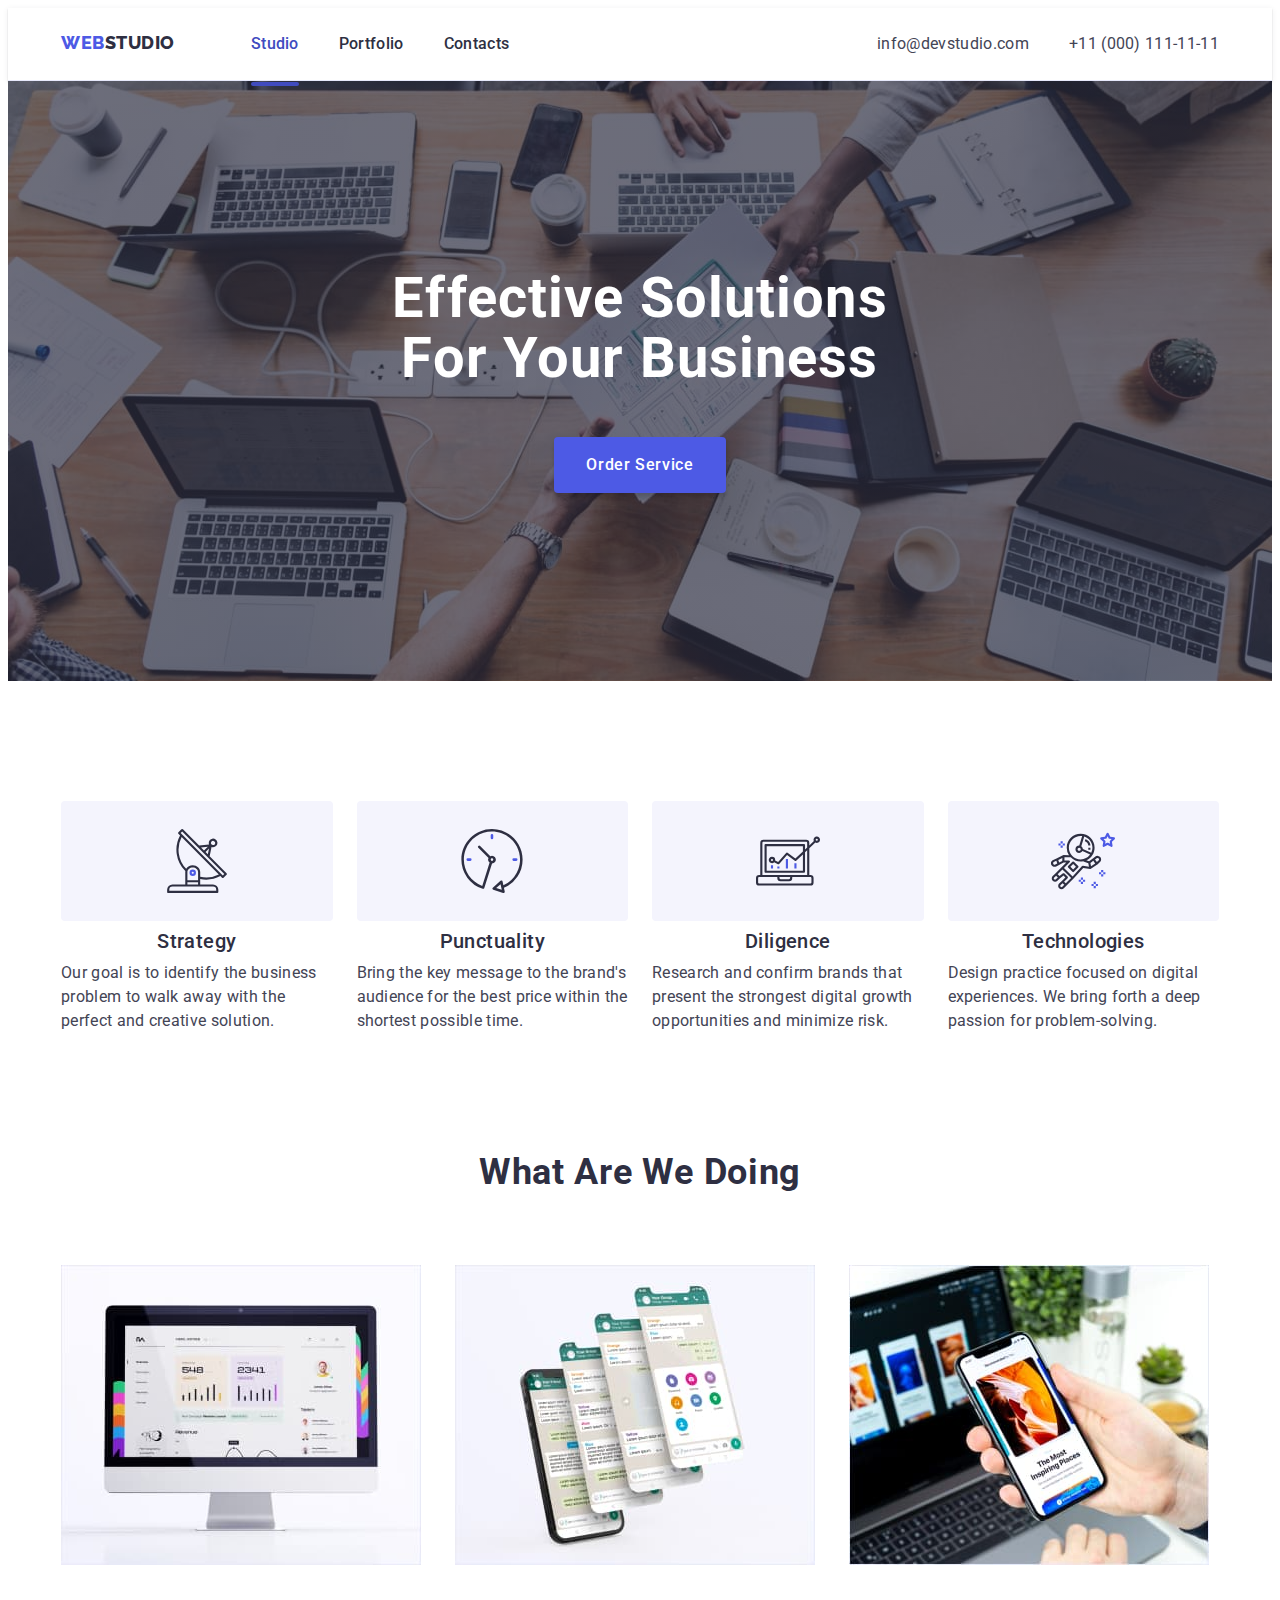
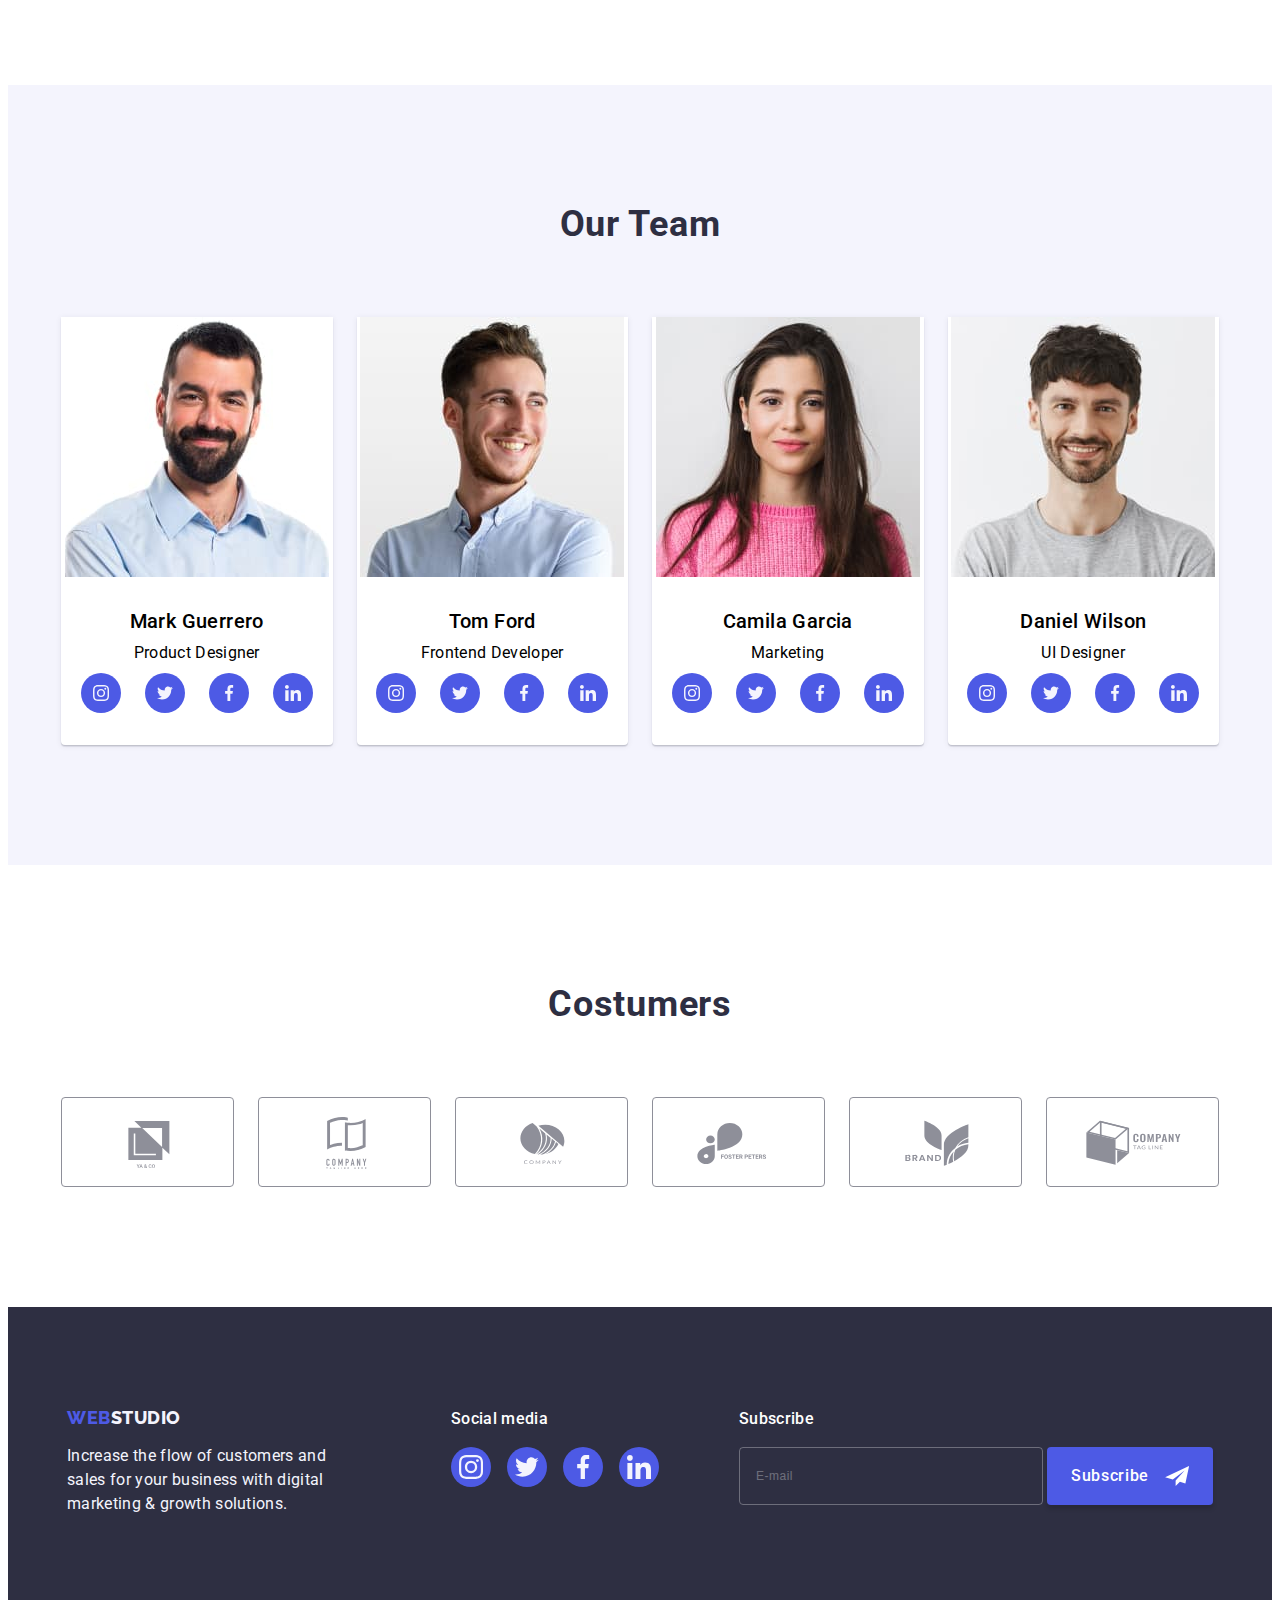
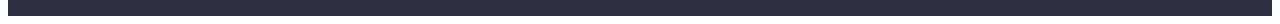
==== commit 9dbb4b96: "hw7" ====
--- a/index.html
+++ b/index.html
@@ -10,9 +10,11 @@
         crossorigin="anonymous" referrerpolicy="no-referrer" />
     <link href="https://fonts.googleapis.com/css2?family=Raleway:wght@800&family=Roboto:wght@400;500;700&display=swap"
         rel="stylesheet">
-    <link rel="stylesheet" href="./css/styles.css">
     <link rel="stylesheet" href="./css/mobile.css">
     <link rel="stylesheet" href="./css/tablet.css">
+    <link rel="stylesheet" href="./css/styles.css">
+
+
     <title>Studio</title>
 </head>
 
--- a/css/mobile.css
+++ b/css/mobile.css
@@ -70,7 +70,6 @@
   height: auto;
 }
 .container {
-  width: 428px;
   margin: 0 auto;
   padding: 0 16px;
 }
@@ -84,6 +83,7 @@
 a,
 span {
   margin: 0;
+  padding: 0;
 }
 .list {
   list-style: none;
@@ -97,576 +97,686 @@
 .icon {
   fill: currentColor;
 }
-@media screen and (max-width: 767px) {
-  /* HEADER */
-
-  .page-header {
-    display: flex;
-    align-items: center;
-    justify-content: space-between;
-    padding-top: 24px;
-    padding-bottom: 22px;
+/* HEADER */
+.page-header {
+  display: flex;
+  align-items: center;
+}
+.header {
+  border-bottom: 1px solid var(--accent-color);
+  box-shadow: 0px 2px 1px rgba(46, 47, 66, 0.08),
+    0px 1px 1px rgba(46, 47, 66, 0.16), 0px 1px 6px rgba(46, 47, 66, 0.08);
+}
+.header-list {
+  display: none;
+}
+.page-header {
+  justify-content: space-between;
+  padding-top: 24px;
+  padding-bottom: 24px;
+}
+/* ADDRESS */
+.main-address {
+  display: none;
+}
+/* MAIN */
+/* HERO */
+.hero {
+  padding-bottom: 112px;
+  padding-top: 112px;
+
+  background-color: var(--main-color);
+
+  text-align: center;
+}
+.hero-background {
+  margin-left: auto;
+  margin-right: auto;
+  background-image: linear-gradient(
+      rgba(46, 47, 66, 0.7),
+      rgba(46, 47, 66, 0.7)
+    ),
+    url(../images/background-hero.jpg);
+  background-repeat: no-repeat;
+  background-position: center;
+  background-size: cover;
+}
+.hero-text {
+  font-weight: 700;
+  font-size: 36px;
+  line-height: 1.11;
+  color: var(--h1-color);
+  letter-spacing: 0.02em;
+  text-transform: capitalize;
+  margin-bottom: 72px;
+}
+.hero-btn {
+  min-width: 169px;
+
+  background-color: var(--background-btn-color);
+  font-family: inherit;
+  font-style: inherit;
+  font-weight: 500;
+  font-size: 16px;
+  line-height: 1.5;
+  letter-spacing: 0.04em;
+  color: var(--btn-text-color);
+  padding: 16px 32px;
+  border-radius: 4px;
+  box-shadow: 0px 4px 4px rgba(0, 0, 0, 0.15);
+  border: transparent;
+  cursor: pointer;
+  transition-property: background-color;
+  transition-duration: 250ms;
+  transition-timing-function: cubic-bezier(0.4, 0, 0.2, 1);
+}
+.hero-btn:hover,
+.hero-btn:focus {
+  background-color: var(--background-btn-hover-color);
+}
+/* ADVANTAGES */
+.advantages {
+  padding-bottom: 96px;
+  padding-top: 96px;
+}
+.advantages-list {
+  text-align: center;
+}
+.advantages-list > .item:not(:last-child) {
+  margin-bottom: 72px;
+}
+.advantages-title {
+  font-weight: 700;
+  font-size: 36px;
+  line-height: 1.11;
+
+  letter-spacing: 0.02em;
+  color: var(--main-color);
+  margin-bottom: 8px;
+}
+.advantages-text {
+  font-weight: 500;
+  font-size: 16px;
+  line-height: 1.5;
+
+  letter-spacing: 0.02em;
+  color: var(--contact-color);
+
+  text-align: left;
+}
+
+.advantages-icon {
+  display: none;
+}
+/* SHOWCASE */
+.showcase {
+  display: none;
+}
+/* TEAM */
+
+.team-title {
+  margin-bottom: 72px;
+
+  font-weight: 700;
+  font-size: 36px;
+  line-height: 1.11;
+
+  text-align: center;
+  letter-spacing: 0.02em;
+  text-transform: capitalize;
+  color: var(--main-color);
+}
+
+.team-section {
+  padding: 96px 0;
+  background-color: var(--background-color);
+}
+
+.team-member {
+  display: block;
+}
+.team-list > .item {
+  width: 264px;
+  background-color: var(--team-background-color);
+  box-shadow: 0px 1px 6px rgba(46, 47, 66, 0.08),
+    0px 1px 1px rgba(46, 47, 66, 0.16), 0px 2px 1px rgba(46, 47, 66, 0.08);
+  border-radius: 0px 0px 4px 4px;
+  padding-bottom: 32px;
+  margin: 0 auto;
+}
+.team-list > .item:not(:last-child) {
+  margin-bottom: 72px;
+}
+.team-list-title {
+  margin-top: 32px;
+  margin-bottom: 8px;
+
+  font-weight: 500;
+  font-size: 20px;
+  line-height: 1.2;
+
+  letter-spacing: 0.02em;
+  text-align: center;
+}
+
+.team-list-text {
+  margin-bottom: 8px;
+  font-size: 16px;
+  line-height: 1.5;
+  text-align: center;
+  letter-spacing: 0.02em;
+}
+.item > .team-img {
+  margin: 0 auto;
+  display: block;
+}
+.social-links {
+  display: flex;
+  gap: 24px;
+  justify-content: center;
+}
+.item-link {
+  display: flex;
+  justify-content: center;
+  align-items: center;
+  background-color: #4d5ae5;
+  width: 40px;
+  height: 40px;
+  border-radius: 50%;
+  color: #f4f4fd;
+  transition-property: background-color;
+  transition-duration: 250ms;
+  transition-timing-function: cubic-bezier(0.4, 0, 0.2, 1);
+}
+.item-link:hover,
+.item-link:focus {
+  background-color: #404bbf;
+}
+/* COSTUMERS */
+.costumers {
+  padding: 96px 0;
+}
+.costumers-title {
+  margin-bottom: 72px;
+
+  font-weight: 700;
+  font-size: 36px;
+  line-height: 1.11;
+
+  text-align: center;
+  letter-spacing: 0.02em;
+
+  color: var(--main-color);
+}
+.costumers-list {
+  display: flex;
+  flex-wrap: wrap;
+  gap: 72px 16px;
+  justify-content: center;
+}
+.costumers-list > .item {
+  width: calc((100% - 16px) / 2);
+}
+
+.costumer-link {
+  display: flex;
+  justify-content: center;
+  align-items: center;
+  color: #8e8f99;
+
+  border: 1px solid rgba(142, 143, 153, 1);
+  border-radius: 4px;
+
+  height: 88px;
+  transition-property: border-color, color;
+  transition-duration: 250ms;
+  transition-timing-function: cubic-bezier(0.4, 0, 0.2, 1);
+}
+
+.costumer-link:hover,
+.costumer-link:focus {
+  border-color: #404bbf;
+  color: #404bbf;
+}
+/* FOOTER */
+.footer {
+  background-color: var(--main-color);
+  padding: 96px 0;
+}
+.footer-wrap {
+  text-align: center;
+}
+.footer-wrap:not(:last-child) {
+  margin-bottom: 72px;
+}
+.footer-text {
+  display: inline-block;
+  margin-top: 16px;
+
+  font-size: 16px;
+  line-height: 1.5;
+  text-align: left;
+  letter-spacing: 0.02em;
+  color: var(--footer-text-color);
+  max-width: 268px;
+}
+.footer-social-media {
+  font-weight: 500;
+  margin-bottom: 16px;
+  font-size: 16px;
+  line-height: 1.5;
+  letter-spacing: 0.02em;
+  color: #ffffff;
+}
+.footer-social-links {
+  display: flex;
+  gap: 16px;
+  justify-content: center;
+}
+.footer-link {
+  display: flex;
+  justify-content: center;
+  align-items: center;
+  background-color: #4d5ae5;
+  width: 40px;
+  height: 40px;
+  border-radius: 50%;
+  color: #f4f4fd;
+  transition-property: background-color;
+  transition-duration: 250ms;
+  transition-timing-function: cubic-bezier(0.4, 0, 0.2, 1);
+}
+.footer-link:hover,
+.footer-link:focus {
+  background-color: rgba(49, 208, 170, 1);
+}
+
+.footer-input {
+  display: inline-block;
+  border: 1px solid WHITE;
+  border-radius: 4px;
+  font-size: 12px;
+  line-height: 1.17;
+
+  letter-spacing: 0.04em;
+  height: 40px;
+  width: 100%;
+  height: 40px;
+  color: WHITE;
+  opacity: 0.3;
+  padding-left: 16px;
+  padding-top: 8px;
+  padding-bottom: 8px;
+  background-color: inherit;
+}
+.footer-input:focus {
+  border-color: #4d5ae5;
+  outline: none;
+}
+.footer-input-text {
+  margin-bottom: 16px;
+  font-weight: 500;
+  font-size: 16px;
+  line-height: 1.5;
+  letter-spacing: 0.02em;
+  color: #ffffff;
+}
+.footer-input::placeholder {
+  font-size: 12px;
+  line-height: 2;
+  color: #ffffff;
+  letter-spacing: 0.04em;
+}
+
+.footer-btn {
+  margin: 16px auto 0;
+  display: flex;
+  align-items: center;
+  justify-content: center;
+  gap: 16px;
+  background-color: var(--background-btn-color);
+  font-family: inherit;
+  font-style: inherit;
+  font-weight: 500;
+  font-size: 16px;
+  line-height: 1.5;
+  letter-spacing: 0.04em;
+  color: var(--btn-text-color);
+  padding: 8px 24px;
+  border-radius: 4px;
+  box-shadow: 0px 4px 4px rgba(0, 0, 0, 0.15);
+  border: transparent;
+  cursor: pointer;
+  transition-property: background-color;
+  transition-duration: 250ms;
+  transition-timing-function: cubic-bezier(0.4, 0, 0.2, 1);
+}
+.footer-btn:hover,
+.footer-btn:focus {
+  background-color: var(--background-btn-hover-color);
+}
+/* PORTFOLIO PAGE */
+.visually-hidden {
+  position: fixed;
+  transform: scale(0);
+}
+.presentation {
+  padding-top: 96px;
+  padding-bottom: 120px;
+}
+.presentation-nav-list {
+  display: flex;
+  justify-content: center;
+  gap: 24px;
+  margin-bottom: 72px;
+}
+
+.nav-btn {
+  font-weight: 500;
+  font-size: 16px;
+  line-height: 1.5;
+  border-radius: 4px;
+  letter-spacing: 0.04em;
+  color: var(--btn-nohover-text-color);
+  background-color: var(--btn-nohover-background-color);
+  padding: 12px 24px;
+  border: 1px solid var(--accent-color);
+  cursor: pointer;
+  transition-property: box-shadow, border-color, color, background-color;
+  transition-duration: 250ms;
+  transition-timing-function: cubic-bezier(0.4, 0, 0.2, 1);
+}
+.nav-btn:hover,
+.nav-btn:focus {
+  background-color: var(--btn-hover-background-color);
+  color: var(--btn-hover-text-color);
+  border-color: var(--background-btn-hover-color);
+  box-shadow: 0px 3px 1px rgba(0, 0, 0, 0.1), 0px 2px 1px rgba(0, 0, 0, 0.08),
+    0px 2px 2px rgba(0, 0, 0, 0.12);
+}
+.presentation-list {
+  display: flex;
+  flex-wrap: wrap;
+  gap: 48px 24px;
+}
+.presentation-list > .item {
+  width: calc((100% - 48px) / 3);
+}
+
+.presentation-list-text {
+  border: 1px solid var(--accent-color);
+  padding: 32px 16px;
+  border-top: transparent;
+}
+.presentation-title {
+  margin-bottom: 8px;
+  font-weight: 500;
+  font-size: 20px;
+  line-height: 1.2;
+
+  letter-spacing: 0.02em;
+  color: var(--main-color);
+}
+.presentation-text {
+  font-size: 16px;
+  line-height: 1.5;
+
+  letter-spacing: 0.02em;
+  color: var(--contact-color);
+}
+.presentation-link {
+  text-decoration: none;
+  display: block;
+  transition-property: box-shadow;
+  transition-duration: 250ms;
+  transition-timing-function: cubic-bezier(0.4, 0, 0.2, 1);
+}
+
+.presentation-link:hover,
+.presentation-link:focus {
+  box-shadow: 0px 1px 6px rgba(46, 47, 66, 0.08),
+    0px 1px 1px rgba(46, 47, 66, 0.16), 0px 2px 1px rgba(46, 47, 66, 0.08);
+}
+.presentation-link:hover .presentation-cover-text,
+.presentation-link:focus .presentation-cover-text {
+  transform: translate(0);
+}
+/* TRANSITION PORTFOLIO */
+.presentation-cover-wrap {
+  position: relative;
+  overflow: hidden;
+}
+.presentation-cover-text {
+  font-size: 16px;
+  line-height: 1.5;
+
+  letter-spacing: 0.02em;
+
+  color: #f4f4fd;
+
+  position: absolute;
+  top: 0;
+
+  height: 100%;
+  background-color: var(--background-btn-color);
+  padding-top: 40px;
+  padding-left: 32px;
+  padding-right: 32px;
+  transform: translateY(100%);
+  transition: transform 250ms cubic-bezier(0.4, 0, 0.2, 1);
+}
+/* BACKDROP */
+.backdrop {
+  position: fixed;
+  top: 0;
+  width: 100%;
+  height: 100%;
+  background-color: var(--backdrop-background-color);
+  transition: opacity 250ms cubic-bezier(0.4, 0, 0.2, 1),
+    visibility 250ms cubic-bezier(0.4, 0, 0.2, 1);
+}
+.backdrop.is-hidden .modal {
+  transform: translate(-50%, -50%) scale(0);
+}
+/* MODAL */
+.modal {
+  position: absolute;
+  top: 50%;
+  left: 50%;
+  transform: translate(-50%, -50%) scale(1);
+  transition: transform 250ms cubic-bezier(0.4, 0, 0.2, 1);
+
+  width: 392px;
+  min-height: 584px;
+  box-shadow: 0px 1px 1px rgba(0, 0, 0, 0.14), 0px 1px 3px rgba(0, 0, 0, 0.12),
+    0px 2px 1px rgba(0, 0, 0, 0.2);
+  border-radius: 4px;
+  background-color: var(--modal-background-color);
+  padding: 72px 16px 24px;
+}
+.modal-icon {
+  fill: currentColor;
+}
+.backdrop-btn {
+  position: absolute;
+  padding: 0;
+  top: 24px;
+  right: 24px;
+  display: flex;
+  cursor: pointer;
+  border: 1px solid rgba(0, 0, 0, 0.1);
+  border-radius: 50%;
+  width: 24px;
+  height: 24px;
+  background-color: #e7e9fc;
+  color: rgba(46, 47, 66, 1);
+  justify-content: center;
+  align-items: center;
+}
+.backdrop-btn:is(:hover, :focus) {
+  background-color: #404bbf;
+  color: rgba(255, 255, 255, 1);
+}
+.is-hidden {
+  opacity: 0;
+  visibility: hidden;
+  pointer-events: none;
+}
+.backdrop-title {
+  font-size: 16px;
+  line-height: 1.5;
+  font-weight: 500;
+  text-align: center;
+  letter-spacing: 0.02em;
+  color: var(--main-color);
+  margin-bottom: 16px;
+}
+
+.form-field:not(:last-child) {
+  margin-bottom: 8px;
+}
+
+.form-field:nth-child(5) {
+  margin-bottom: 24px;
+  margin-top: 16px;
+}
+.form-field:nth-child(4) {
+  margin: 0;
+}
+.form-field {
+  position: relative;
+}
+.form-field > .icon {
+  position: absolute;
+  top: 50%;
+  transform: translateY(-10%);
+  left: 16px;
+  fill: currentColor;
+  transition-property: fill;
+  transition-duration: 250ms;
+  transition-timing-function: cubic-bezier(0.4, 0, 0.2, 1);
+}
+.modal-input {
+  display: block;
+  border: 1px solid rgba(46, 47, 66, 0.4);
+  border-radius: 4px;
+  background-color: rgba(252, 252, 252, 1);
+  font-weight: 500;
+  font-size: 16px;
+  line-height: 1.5;
+  letter-spacing: 0.02em;
+  width: 100%;
+  height: 40px;
+  color: var(--main-color);
+  padding-top: 11px;
+  padding-left: 38px;
+  padding-bottom: 11px;
+  transition-property: border-color;
+  transition-duration: 250ms;
+  transition-timing-function: cubic-bezier(0.4, 0, 0.2, 1);
+}
+
+.modal-input:focus {
+  border-color: rgba(77, 90, 229, 1);
+}
+.modal-input:focus ~ .icon {
+  fill: #4d5ae5;
+}
+.comment:placeholder-shown {
+  font-weight: inherit;
+  font-size: 12px;
+  line-height: 1.17;
+  letter-spacing: 0.04em;
+  color: #8e8f99;
+  opacity: 0.5;
+}
+.comment {
+  min-height: 120px;
+  resize: none;
+  width: 100%;
+  padding: 8px 16px;
+}
+.modal-label {
+  display: block;
+  font-size: 12px;
+  line-height: 1.17;
+  margin-bottom: 4px;
+  letter-spacing: 0.01em;
+
+  color: #8e8f99;
+}
+
+.modal-btn {
+  display: block;
+  margin: 0 auto;
+  min-width: 169px;
+
+  background-color: var(--background-btn-color);
+  font-family: inherit;
+  font-style: inherit;
+  font-weight: 500;
+  font-size: 16px;
+  line-height: 1.5;
+  letter-spacing: 0.04em;
+  color: var(--btn-text-color);
+  padding: 16px 32px;
+  border-radius: 4px;
+  box-shadow: 0px 4px 4px rgba(0, 0, 0, 0.15);
+  border: transparent;
+  cursor: pointer;
+  transition-property: background-color;
+  transition-duration: 250ms;
+  transition-timing-function: cubic-bezier(0.4, 0, 0.2, 1);
+}
+.modal-btn:is(:hover, :focus) {
+  background-color: var(--background-btn-hover-color);
+}
+
+.form-field > a {
+  font-size: 12px;
+  line-height: 1.33;
+
+  letter-spacing: 0.04em;
+  color: #4d5ae5;
+}
+.acceptance-text {
+  padding-left: 24px;
+  font-size: 12px;
+  line-height: 1.33;
+
+  letter-spacing: 0.04em;
+  color: #8e8f99;
+}
+.label-checkbox {
+  display: inline-block;
+  -webkit-appearance: none;
+  appearance: none;
+}
+.checkbox {
+  position: absolute;
+  top: 50%;
+  left: 0;
+  transform: translateY(-50%);
+  display: inline-block;
+  border: 1px solid rgba(46, 47, 66, 0.4);
+  border-radius: 2px;
+  width: 16px;
+  height: 16px;
+  margin-right: 8px;
+}
+.label-checkbox:checked + .checkbox {
+  background-color: rgba(64, 75, 191, 1);
+  border-color: rgba(64, 75, 191, 1);
+  background-image: url(../images/Vector.svg);
+  background-repeat: no-repeat;
+  background-position: 50% 50%;
+}
+.privacy-wrap {
+  position: relative;
+}
+@media screen and (min-width: 428px) {
+  /* DEFAULT */
+  .container {
+    max-width: 428px;
   }
-  .header {
-    border-bottom: 1px solid var(--accent-color);
-    box-shadow: 0px 2px 1px rgba(46, 47, 66, 0.08),
-      0px 1px 1px rgba(46, 47, 66, 0.16), 0px 1px 6px rgba(46, 47, 66, 0.08);
-  }
-  .header-list {
-    display: none;
-  }
-
-  /* ADDRESS */
-  .main-address {
-    display: none;
-  }
-  /* MAIN */
-  /* HERO */
-  .hero {
-    padding-bottom: 112px;
-    padding-top: 112px;
-
-    background-color: var(--main-color);
-
-    text-align: center;
-  }
-  .hero-background {
-    margin-left: auto;
-    margin-right: auto;
-    background-image: linear-gradient(
-        rgba(46, 47, 66, 0.7),
-        rgba(46, 47, 66, 0.7)
-      ),
-      url(../images/background-hero.jpg);
-    background-repeat: no-repeat;
-    background-position: center;
-    background-size: cover;
-  }
-  .hero-text {
-    font-weight: 700;
-    font-size: 36px;
-    line-height: 1.11;
-    color: var(--h1-color);
-    letter-spacing: 0.02em;
-    text-transform: capitalize;
-    margin-bottom: 72px;
-  }
-  .hero-btn {
-    min-width: 169px;
-
-    background-color: var(--background-btn-color);
-    font-family: inherit;
-    font-style: inherit;
-    font-weight: 500;
-    font-size: 16px;
-    line-height: 1.5;
-    letter-spacing: 0.04em;
-    color: var(--btn-text-color);
-    padding: 16px 32px;
-    border-radius: 4px;
-    box-shadow: 0px 4px 4px rgba(0, 0, 0, 0.15);
-    border: transparent;
-    cursor: pointer;
-    transition-property: background-color;
-    transition-duration: 250ms;
-    transition-timing-function: cubic-bezier(0.4, 0, 0.2, 1);
-  }
-  .hero-btn:hover,
-  .hero-btn:focus {
-    background-color: var(--background-btn-hover-color);
-  }
-  /* ADVANTAGES */
-  .advantages {
-    padding-bottom: 96px;
-    padding-top: 96px;
-  }
-  .advantages-list {
-    text-align: center;
-  }
-  .advantages-list > .item:not(:last-child) {
-    margin-bottom: 72px;
-  }
-  .advantages-title {
-    font-weight: 700;
-    font-size: 36px;
-    line-height: 1.11;
-
-    letter-spacing: 0.02em;
-    color: var(--main-color);
-    margin-bottom: 8px;
-  }
-  .advantages-text {
-    font-weight: 500;
-    font-size: 16px;
-    line-height: 1.5;
-
-    letter-spacing: 0.02em;
-    color: var(--main-color);
-
-    text-align: left;
-  }
-
-  .advantages-icon {
-    display: none;
-  }
-  /* SHOWCASE */
-  .showcase {
-    display: none;
-  }
-  /* TEAM */
-
-  .team-title {
-    margin-bottom: 72px;
-
-    font-weight: 700;
-    font-size: 36px;
-    line-height: 1.11;
-
-    text-align: center;
-    letter-spacing: 0.02em;
-    text-transform: capitalize;
-    color: var(--main-color);
-  }
-
-  .team-section {
-    padding: 96px 0;
-    background-color: var(--background-color);
-  }
-
-  .team-member {
-    display: block;
-  }
-  .team-list > .item {
-    width: 264px;
-    background-color: var(--team-background-color);
-    box-shadow: 0px 1px 6px rgba(46, 47, 66, 0.08),
-      0px 1px 1px rgba(46, 47, 66, 0.16), 0px 2px 1px rgba(46, 47, 66, 0.08);
-    border-radius: 0px 0px 4px 4px;
-    padding-bottom: 32px;
-    margin: 0 auto;
-  }
-  .team-list > .item:not(:last-child) {
-    margin-bottom: 72px;
-  }
-  .team-list-title {
-    margin-top: 32px;
-    margin-bottom: 8px;
-
-    font-weight: 500;
-    font-size: 20px;
-    line-height: 1.2;
-
-    letter-spacing: 0.02em;
-    text-align: center;
-  }
-
-  .team-list-text {
-    margin-bottom: 8px;
-    font-size: 16px;
-    line-height: 1.5;
-    text-align: center;
-    letter-spacing: 0.02em;
-  }
-  .item > .team-img {
-    margin: 0 auto;
-    display: block;
-  }
-  .social-links {
-    display: flex;
-    gap: 24px;
-    justify-content: center;
-  }
-  .item-link {
-    display: flex;
-    justify-content: center;
-    align-items: center;
-    background-color: #4d5ae5;
-    width: 40px;
-    height: 40px;
-    border-radius: 50%;
-    color: #f4f4fd;
-    transition-property: background-color;
-    transition-duration: 250ms;
-    transition-timing-function: cubic-bezier(0.4, 0, 0.2, 1);
-  }
-  .item-link:hover,
-  .item-link:focus {
-    background-color: #404bbf;
-  }
-  /* COSTUMERS */
-  .costumers {
-    padding: 96px 0;
-  }
-  .costumers-title {
-    margin-bottom: 72px;
-
-    font-weight: 700;
-    font-size: 36px;
-    line-height: 1.11;
-
-    text-align: center;
-    letter-spacing: 0.02em;
-
-    color: var(--main-color);
-  }
-  .costumers-list {
-    display: flex;
-    flex-wrap: wrap;
-    gap: 16px;
-  }
-  .costumers-list > .item {
-    width: 190px;
-  }
-  .costumers-list > .item:not(:last-child) {
-    margin-bottom: 72px;
-  }
-  .costumers-list > .item:nth-last-child(2) {
-    margin-bottom: 0;
-  }
-  .costumer-link {
-    display: flex;
-    justify-content: center;
-    align-items: center;
-    color: #8e8f99;
-
-    border: 1px solid rgba(142, 143, 153, 1);
-    border-radius: 4px;
-
-    height: 88px;
-    transition-property: border-color, color;
-    transition-duration: 250ms;
-    transition-timing-function: cubic-bezier(0.4, 0, 0.2, 1);
-  }
-
-  .costumer-link:hover,
-  .costumer-link:focus {
-    border-color: #404bbf;
-    color: #404bbf;
-  }
-  /* FOOTER */
-  .footer {
-    background-color: var(--main-color);
-    padding: 96px 0;
-  }
-  .footer-wrap {
-    text-align: center;
-  }
-  .footer-wrap:not(:last-child) {
-    margin-bottom: 72px;
-  }
-  .footer-text {
-    display: inline-block;
-    margin-top: 16px;
-
-    font-size: 16px;
-    line-height: 1.5;
-    text-align: left;
-    letter-spacing: 0.02em;
-    color: var(--footer-text-color);
-    max-width: 268px;
-  }
-  .footer-social-media {
-    font-weight: 500;
-    margin-bottom: 16px;
-    font-size: 16px;
-    line-height: 1.5;
-    letter-spacing: 0.02em;
-    color: #ffffff;
-  }
-  .footer-social-links {
-    display: flex;
-    gap: 16px;
-    justify-content: center;
-  }
-  .footer-link {
-    display: flex;
-    justify-content: center;
-    align-items: center;
-    background-color: #4d5ae5;
-    width: 40px;
-    height: 40px;
-    border-radius: 50%;
-    color: #f4f4fd;
-    transition-property: background-color;
-    transition-duration: 250ms;
-    transition-timing-function: cubic-bezier(0.4, 0, 0.2, 1);
-  }
-  .footer-link:hover,
-  .footer-link:focus {
-    background-color: rgba(49, 208, 170, 1);
-  }
-
-  .footer-input {
-    display: inline-block;
-    border: 1px solid WHITE;
-    border-radius: 4px;
-    font-size: 12px;
-    line-height: 1.17;
-
-    letter-spacing: 0.04em;
-    height: 40px;
-    width: 100%;
-    height: 40px;
-    color: WHITE;
-    opacity: 0.3;
-    padding-left: 16px;
-    padding-top: 8px;
-    padding-bottom: 8px;
-    background-color: inherit;
-  }
-  .footer-input:focus {
-    border-color: #4d5ae5;
-    outline: none;
-  }
-  .footer-input-text {
-    margin-bottom: 16px;
-    font-weight: 500;
-    font-size: 16px;
-    line-height: 1.5;
-    letter-spacing: 0.02em;
-    color: #ffffff;
-  }
-  .footer-input::placeholder {
-    font-size: 12px;
-    line-height: 2;
-    color: #ffffff;
-    letter-spacing: 0.04em;
-  }
-
-  .footer-btn {
-    margin: 16px auto 0;
-    display: flex;
-    align-items: center;
-    justify-content: center;
-    gap: 16px;
-    background-color: var(--background-btn-color);
-    font-family: inherit;
-    font-style: inherit;
-    font-weight: 500;
-    font-size: 16px;
-    line-height: 1.5;
-    letter-spacing: 0.04em;
-    color: var(--btn-text-color);
-    padding: 8px 24px;
-    border-radius: 4px;
-    box-shadow: 0px 4px 4px rgba(0, 0, 0, 0.15);
-    border: transparent;
-    cursor: pointer;
-    transition-property: background-color;
-    transition-duration: 250ms;
-    transition-timing-function: cubic-bezier(0.4, 0, 0.2, 1);
-  }
-  .footer-btn:hover,
-  .footer-btn:focus {
-    background-color: var(--background-btn-hover-color);
-  }
-  /* BACKDROP */
-  .backdrop {
-    position: fixed;
-    top: 0;
-    width: 100%;
-    height: 100%;
-    background-color: var(--backdrop-background-color);
-    transition: opacity 250ms cubic-bezier(0.4, 0, 0.2, 1),
-      visibility 250ms cubic-bezier(0.4, 0, 0.2, 1);
-  }
-  .backdrop.is-hidden .modal {
-    transform: translate(-50%, -50%) scale(0);
-  }
-  /* MODAL */
-  .modal {
-    position: absolute;
-    top: 50%;
-    left: 50%;
-    transform: translate(-50%, -50%) scale(1);
-    transition: transform 250ms cubic-bezier(0.4, 0, 0.2, 1);
-
-    width: 392px;
-    min-height: 584px;
-    box-shadow: 0px 1px 1px rgba(0, 0, 0, 0.14), 0px 1px 3px rgba(0, 0, 0, 0.12),
-      0px 2px 1px rgba(0, 0, 0, 0.2);
-    border-radius: 4px;
-    background-color: var(--modal-background-color);
-    padding: 72px 16px 24px;
-  }
-  .modal-icon {
-    fill: currentColor;
-  }
-  .backdrop-btn {
-    position: absolute;
-    padding: 0;
-    top: 24px;
-    right: 24px;
-    display: flex;
-    cursor: pointer;
-    border: 1px solid rgba(0, 0, 0, 0.1);
-    border-radius: 50%;
-    width: 24px;
-    height: 24px;
-    background-color: #e7e9fc;
-    color: rgba(46, 47, 66, 1);
-    justify-content: center;
-    align-items: center;
-  }
-  .backdrop-btn:is(:hover, :focus) {
-    background-color: #404bbf;
-    color: rgba(255, 255, 255, 1);
-  }
-  .is-hidden {
-    opacity: 0;
-    visibility: hidden;
-    pointer-events: none;
-  }
-  .backdrop-title {
-    font-size: 16px;
-    line-height: 1.5;
-    font-weight: 500;
-    text-align: center;
-    letter-spacing: 0.02em;
-    color: var(--main-color);
-    margin-bottom: 16px;
-  }
-
-  .form-field:not(:last-child) {
-    margin-bottom: 8px;
-  }
-
-  .form-field:nth-child(5) {
-    margin-bottom: 24px;
-    margin-top: 16px;
-  }
-  .form-field:nth-child(4) {
-    margin: 0;
-  }
-  .form-field {
-    position: relative;
-  }
-  .form-field > .icon {
-    position: absolute;
-    top: 50%;
-    transform: translateY(-10%);
-    left: 16px;
-    fill: currentColor;
-    transition-property: fill;
-    transition-duration: 250ms;
-    transition-timing-function: cubic-bezier(0.4, 0, 0.2, 1);
-  }
-  .modal-input {
-    display: block;
-    border: 1px solid rgba(46, 47, 66, 0.4);
-    border-radius: 4px;
-    background-color: rgba(252, 252, 252, 1);
-    font-weight: 500;
-    font-size: 16px;
-    line-height: 1.5;
-    letter-spacing: 0.02em;
-    width: 100%;
-    height: 40px;
-    color: var(--main-color);
-    padding-top: 11px;
-    padding-left: 38px;
-    padding-bottom: 11px;
-    transition-property: border-color;
-    transition-duration: 250ms;
-    transition-timing-function: cubic-bezier(0.4, 0, 0.2, 1);
-  }
-
-  .modal-input:focus {
-    border-color: rgba(77, 90, 229, 1);
-  }
-  .modal-input:focus ~ .icon {
-    fill: #4d5ae5;
-  }
-  .comment:placeholder-shown {
-    font-weight: inherit;
-    font-size: 12px;
-    line-height: 1.17;
-    letter-spacing: 0.04em;
-    color: #8e8f99;
-    opacity: 0.5;
-  }
-  .comment {
-    min-height: 120px;
-    resize: none;
-    width: 100%;
-    padding: 8px 16px;
-  }
-  .modal-label {
-    display: block;
-    font-size: 12px;
-    line-height: 1.17;
-    margin-bottom: 4px;
-    letter-spacing: 0.01em;
-
-    color: #8e8f99;
-  }
-
-  .modal-btn {
-    display: block;
-    margin: 0 auto;
-    min-width: 169px;
-
-    background-color: var(--background-btn-color);
-    font-family: inherit;
-    font-style: inherit;
-    font-weight: 500;
-    font-size: 16px;
-    line-height: 1.5;
-    letter-spacing: 0.04em;
-    color: var(--btn-text-color);
-    padding: 16px 32px;
-    border-radius: 4px;
-    box-shadow: 0px 4px 4px rgba(0, 0, 0, 0.15);
-    border: transparent;
-    cursor: pointer;
-    transition-property: background-color;
-    transition-duration: 250ms;
-    transition-timing-function: cubic-bezier(0.4, 0, 0.2, 1);
-  }
-  .modal-btn:is(:hover, :focus) {
-    background-color: var(--background-btn-hover-color);
-  }
-
-  .form-field > a {
-    font-size: 12px;
-    line-height: 1.33;
-
-    letter-spacing: 0.04em;
-    color: #4d5ae5;
-  }
-  .acceptance-text {
-    padding-left: 24px;
-    font-size: 12px;
-    line-height: 1.33;
-
-    letter-spacing: 0.04em;
-    color: #8e8f99;
-  }
-  .label-checkbox {
-    display: inline-block;
-    -webkit-appearance: none;
-    appearance: none;
-  }
-  .checkbox {
-    position: absolute;
-    top: 50%;
-    left: 0;
-    transform: translateY(-50%);
-    display: inline-block;
-    border: 1px solid rgba(46, 47, 66, 0.4);
-    border-radius: 2px;
-    width: 16px;
-    height: 16px;
-    margin-right: 8px;
-  }
-  .label-checkbox:checked + .checkbox {
-    background-color: rgba(64, 75, 191, 1);
-    border-color: rgba(64, 75, 191, 1);
-    background-image: url(../images/Vector.svg);
-    background-repeat: no-repeat;
-    background-position: 50% 50%;
-  }
-  .privacy-wrap {
-    position: relative;
-  }
-}
+}
--- a/css/tablet.css
+++ b/css/tablet.css
@@ -1,18 +1,10 @@
 @media screen and (min-width: 768px) {
   /* DEFAULT */
   .container {
-    width: 768px;
-    margin: 0 auto;
-    padding: 0 16px;
+    max-width: 768px;
   }
   /* HEADER */
-  .header {
-    padding-top: 16px;
-    padding-bottom: 16px;
-    border-bottom: 1px solid var(--accent-color);
-    box-shadow: 0px 2px 1px rgba(46, 47, 66, 0.08),
-      0px 1px 1px rgba(46, 47, 66, 0.16), 0px 1px 6px rgba(46, 47, 66, 0.08);
-  }
+
   .page-header {
     display: flex;
     align-items: center;
@@ -20,11 +12,9 @@
   }
   .main-nav {
     display: flex;
-    /* align-items: center; */
   }
 
   .header-list {
-    list-style: none;
     display: flex;
 
     gap: 40px;
@@ -36,7 +26,6 @@
   }
   .header-item {
     display: block;
-
     text-decoration: none;
     font-weight: 500;
     font-size: 16px;
@@ -59,7 +48,7 @@
   .header-item.currant-page::after {
     display: block;
     position: absolute;
-    top: 45px;
+    top: 53px;
     content: "";
     width: 100%;
     height: 4px;
@@ -71,7 +60,9 @@
     display: none;
   }
   /* ADDRESS */
-
+  .main-address {
+    display: flex;
+  }
   .address-list > li:first-child {
     margin-bottom: 12px;
   }
@@ -97,74 +88,24 @@
 
   /* MAIN */
   /* HERO */
-  .hero {
-    padding-bottom: 112px;
-    padding-top: 112px;
-
-    background-color: var(--main-color);
-
-    text-align: center;
-  }
-  .hero-background {
-    margin-left: auto;
-    margin-right: auto;
-    background-image: linear-gradient(
-        rgba(46, 47, 66, 0.7),
-        rgba(46, 47, 66, 0.7)
-      ),
-      url(../images/background-hero.jpg);
-    background-repeat: no-repeat;
-    background-position: center;
-    background-size: cover;
-  }
   .hero-text {
     margin: 0 auto 36px;
-
     max-width: 496px;
-
-    color: var(--h1-color);
-    font-weight: 700;
     font-size: 56px;
     line-height: 1.07;
-    letter-spacing: 0.02em;
-  }
-
-  .hero-btn {
-    min-width: 169px;
-
-    background-color: var(--background-btn-color);
-    font-family: inherit;
-    font-style: inherit;
-    font-weight: 500;
-    font-size: 16px;
-    line-height: 1.5;
-    letter-spacing: 0.04em;
-    color: var(--btn-text-color);
-    padding: 16px 32px;
-    border-radius: 4px;
-    box-shadow: 0px 4px 4px rgba(0, 0, 0, 0.15);
-    border: transparent;
-    cursor: pointer;
-    transition-property: background-color;
-    transition-duration: 250ms;
-    transition-timing-function: cubic-bezier(0.4, 0, 0.2, 1);
-  }
-  .hero-btn:hover,
-  .hero-btn:focus {
-    background-color: var(--background-btn-hover-color);
   }
   /* ADVANTAGES */
-  .advantages {
-    padding-bottom: 96px;
-    padding-top: 96px;
-  }
+
   .advantages-list {
     display: flex;
     flex-wrap: wrap;
     gap: 72px 24px;
   }
   .advantages-list > .item {
-    width: 356px;
+    width: calc((100% - 24px) / 2);
+  }
+  .advantages-list > .item:not(:last-child) {
+    margin-bottom: 0px;
   }
   .advantages-title {
     font-weight: 700;
@@ -181,7 +122,7 @@
     line-height: 1.5;
 
     letter-spacing: 0.02em;
-    color: var(--main-color);
+    color: var(--contact-color);
 
     text-align: left;
   }
@@ -195,101 +136,19 @@
   }
   /* TEAM */
 
-  .team-section {
-    padding: 96px 0;
-    background-color: var(--background-color);
-  }
-  .team-title {
-    margin-bottom: 72px;
-
-    font-weight: 700;
-    font-size: 36px;
-    line-height: 1.11;
-
-    text-align: center;
-    letter-spacing: 0.02em;
-    text-transform: capitalize;
-    color: var(--main-color);
-  }
   .team-list {
     display: flex;
     flex-wrap: wrap;
     gap: 64px 24px;
     justify-content: center;
   }
-  .team-member {
-    display: block;
-  }
   .team-list > .item {
-    width: 264px;
-    background-color: var(--team-background-color);
-    box-shadow: 0px 1px 6px rgba(46, 47, 66, 0.08),
-      0px 1px 1px rgba(46, 47, 66, 0.16), 0px 2px 1px rgba(46, 47, 66, 0.08);
-    border-radius: 0px 0px 4px 4px;
-    padding-bottom: 32px;
-  }
-
-  .team-list-title {
-    margin-top: 32px;
-    margin-bottom: 8px;
-
-    font-weight: 500;
-    font-size: 20px;
-    line-height: 1.2;
-
-    letter-spacing: 0.02em;
-    text-align: center;
-  }
-
-  .team-list-text {
-    margin-bottom: 8px;
-    font-size: 16px;
-    line-height: 1.5;
-    text-align: center;
-    letter-spacing: 0.02em;
-  }
-  .item > .team-img {
-    margin: 0 auto;
-    display: block;
-  }
-  .social-links {
-    display: flex;
-    gap: 24px;
-    justify-content: center;
-  }
-  .item-link {
-    display: flex;
-    justify-content: center;
-    align-items: center;
-    background-color: #4d5ae5;
-    width: 40px;
-    height: 40px;
-    border-radius: 50%;
-    color: #f4f4fd;
-    transition-property: background-color;
-    transition-duration: 250ms;
-    transition-timing-function: cubic-bezier(0.4, 0, 0.2, 1);
-  }
-  .item-link:hover,
-  .item-link:focus {
-    background-color: #404bbf;
+    margin: 0;
+  }
+  .team-list > .item:not(:last-child) {
+    margin-bottom: 0px;
   }
   /* COSTUMERS */
-  .costumers {
-    padding: 96px 0;
-  }
-  .costumers-title {
-    margin-bottom: 72px;
-
-    font-weight: 700;
-    font-size: 36px;
-    line-height: 1.11;
-
-    text-align: center;
-    letter-spacing: 0.02em;
-
-    color: var(--main-color);
-  }
   .costumers-list {
     justify-content: center;
     display: flex;
@@ -297,111 +156,46 @@
     gap: 72px 24px;
   }
   .costumers-list > .item {
-    width: 168px;
-  }
-
-  .costumer-link {
-    display: flex;
+    width: calc((100% - 48px) / 3);
+    max-width: 190px;
+  }
+  /* FOOTER */
+
+  .footer-container {
+    display: flex;
+    flex-wrap: wrap;
     justify-content: center;
-    align-items: center;
-    color: #8e8f99;
-
-    border: 1px solid rgba(142, 143, 153, 1);
-    border-radius: 4px;
-
-    height: 88px;
-    transition-property: border-color, color;
-    transition-duration: 250ms;
-    transition-timing-function: cubic-bezier(0.4, 0, 0.2, 1);
-  }
-
-  .costumer-link:hover,
-  .costumer-link:focus {
-    border-color: #404bbf;
-    color: #404bbf;
-  }
-  /* FOOTER */
-  .footer {
-    background-color: var(--main-color);
-    padding: 96px 0;
-  }
-  .footer-container {
-    display: flex;
+  }
+  .footer-wrap {
+    text-align: left;
   }
   .footer-wrap:first-child {
     margin-right: 24px;
+    margin-bottom: 72px;
   }
   .footer-wrap:last-child {
-    margin-top: 72px;
-  }
-
+    margin-left: -42px;
+  }
+  .footer-wrap:nth-child(2) {
+    margin-bottom: 0;
+  }
   .footer-text {
-    display: inline-block;
-    margin-top: 16px;
-
-    font-size: 16px;
-    line-height: 1.5;
-
-    letter-spacing: 0.02em;
-    color: var(--footer-text-color);
     max-width: 264px;
   }
-  .footer-social-media {
-    font-weight: 500;
-    margin-bottom: 16px;
-    font-size: 16px;
-    line-height: 1.5;
-    letter-spacing: 0.02em;
-    color: #ffffff;
-  }
+
   .footer-social-links {
     display: flex;
     gap: 16px;
-    justify-content: center;
-  }
-  .footer-link {
-    display: flex;
-    justify-content: center;
-    align-items: center;
-    background-color: #4d5ae5;
-    width: 40px;
-    height: 40px;
-    border-radius: 50%;
-    color: #f4f4fd;
-    transition-property: background-color;
-    transition-duration: 250ms;
-    transition-timing-function: cubic-bezier(0.4, 0, 0.2, 1);
-  }
-  .footer-link:hover,
-  .footer-link:focus {
-    background-color: rgba(49, 208, 170, 1);
-  }
+  }
+
   .footer-form {
     display: flex;
     gap: 24px;
   }
   .footer-input {
-    display: inline-block;
-    border: 1px solid WHITE;
-    border-radius: 4px;
-    font-size: 12px;
-    line-height: 1.17;
-
-    letter-spacing: 0.04em;
-    min-height: 40px;
     min-width: 264px;
-    height: 40px;
-    color: WHITE;
-    padding-left: 16px;
-    padding-top: 8px;
-    padding-bottom: 8px;
-
-    background-color: inherit;
-  }
-  .footer-input:focus {
-    border-color: #4d5ae5;
-    outline: none;
-  }
+  }
+
   .footer-input-text {
     margin-bottom: 16px;
     font-weight: 500;
@@ -419,238 +213,15 @@
   }
 
   .footer-btn {
-    display: flex;
-    align-items: center;
-    justify-content: center;
-    gap: 16px;
-    background-color: var(--background-btn-color);
-    font-family: inherit;
-    font-style: inherit;
-    font-weight: 500;
-    font-size: 16px;
-    line-height: 1.5;
-    letter-spacing: 0.04em;
-    color: var(--btn-text-color);
-    padding: 8px 24px;
-    border-radius: 4px;
-    box-shadow: 0px 4px 4px rgba(0, 0, 0, 0.15);
-    border: transparent;
-    cursor: pointer;
-    transition-property: background-color;
-    transition-duration: 250ms;
-    transition-timing-function: cubic-bezier(0.4, 0, 0.2, 1);
-  }
-  .footer-btn:hover,
-  .footer-btn:focus {
-    background-color: var(--background-btn-hover-color);
+    margin: 0;
   }
   /* BACKDROP */
-  .backdrop {
-    position: fixed;
-    top: 0;
-    width: 100%;
-    height: 100%;
-    background-color: var(--backdrop-background-color);
-    transition: opacity 250ms cubic-bezier(0.4, 0, 0.2, 1),
-      visibility 250ms cubic-bezier(0.4, 0, 0.2, 1);
-  }
-  .backdrop.is-hidden .modal {
-    transform: translate(-50%, -50%) scale(0);
-  }
+
   /* MODAL */
   .modal {
-    position: absolute;
-    top: 50%;
-    left: 50%;
-    transform: translate(-50%, -50%) scale(1);
-    transition: transform 250ms cubic-bezier(0.4, 0, 0.2, 1);
-
     width: 392px;
     min-height: 584px;
-    box-shadow: 0px 1px 1px rgba(0, 0, 0, 0.14), 0px 1px 3px rgba(0, 0, 0, 0.12),
-      0px 2px 1px rgba(0, 0, 0, 0.2);
-    border-radius: 4px;
-    background-color: var(--modal-background-color);
+
     padding: 72px 16px 24px;
   }
-  .modal-icon {
-    fill: currentColor;
-  }
-  .backdrop-btn {
-    position: absolute;
-    padding: 0;
-    top: 24px;
-    right: 24px;
-    display: flex;
-    cursor: pointer;
-    border: 1px solid rgba(0, 0, 0, 0.1);
-    border-radius: 50%;
-    width: 24px;
-    height: 24px;
-    background-color: #e7e9fc;
-    color: rgba(46, 47, 66, 1);
-    justify-content: center;
-    align-items: center;
-  }
-  .backdrop-btn:is(:hover, :focus) {
-    background-color: #404bbf;
-    color: rgba(255, 255, 255, 1);
-  }
-  .is-hidden {
-    opacity: 0;
-    visibility: hidden;
-    pointer-events: none;
-  }
-  .backdrop-title {
-    font-size: 16px;
-    line-height: 1.5;
-    font-weight: 500;
-    text-align: center;
-    letter-spacing: 0.02em;
-    color: var(--main-color);
-    margin-bottom: 16px;
-  }
-
-  .form-field:not(:last-child) {
-    margin-bottom: 8px;
-  }
-
-  .form-field:nth-child(5) {
-    margin-bottom: 24px;
-    margin-top: 16px;
-  }
-  .form-field:nth-child(4) {
-    margin: 0;
-  }
-  .form-field {
-    position: relative;
-  }
-  .form-field > .icon {
-    position: absolute;
-    top: 50%;
-    transform: translateY(-10%);
-    left: 16px;
-    fill: currentColor;
-    transition-property: fill;
-    transition-duration: 250ms;
-    transition-timing-function: cubic-bezier(0.4, 0, 0.2, 1);
-  }
-  .modal-input {
-    display: block;
-    border: 1px solid rgba(46, 47, 66, 0.4);
-    border-radius: 4px;
-    background-color: rgba(252, 252, 252, 1);
-    font-weight: 500;
-    font-size: 16px;
-    line-height: 1.5;
-    letter-spacing: 0.02em;
-    width: 100%;
-    height: 40px;
-    color: var(--main-color);
-    padding-top: 11px;
-    padding-left: 38px;
-    padding-bottom: 11px;
-    transition-property: border-color;
-    transition-duration: 250ms;
-    transition-timing-function: cubic-bezier(0.4, 0, 0.2, 1);
-  }
-
-  .modal-input:focus {
-    border-color: rgba(77, 90, 229, 1);
-  }
-  .modal-input:focus ~ .icon {
-    fill: #4d5ae5;
-  }
-  .comment:placeholder-shown {
-    font-weight: inherit;
-    font-size: 12px;
-    line-height: 1.17;
-    letter-spacing: 0.04em;
-    color: #8e8f99;
-    opacity: 0.5;
-  }
-  .comment {
-    min-height: 120px;
-    resize: none;
-    width: 100%;
-    padding: 8px 16px;
-  }
-  .modal-label {
-    display: block;
-    font-size: 12px;
-    line-height: 1.17;
-    margin-bottom: 4px;
-    letter-spacing: 0.01em;
-
-    color: #8e8f99;
-  }
-
-  .modal-btn {
-    display: block;
-    margin: 0 auto;
-    min-width: 169px;
-
-    background-color: var(--background-btn-color);
-    font-family: inherit;
-    font-style: inherit;
-    font-weight: 500;
-    font-size: 16px;
-    line-height: 1.5;
-    letter-spacing: 0.04em;
-    color: var(--btn-text-color);
-    padding: 16px 32px;
-    border-radius: 4px;
-    box-shadow: 0px 4px 4px rgba(0, 0, 0, 0.15);
-    border: transparent;
-    cursor: pointer;
-    transition-property: background-color;
-    transition-duration: 250ms;
-    transition-timing-function: cubic-bezier(0.4, 0, 0.2, 1);
-  }
-  .modal-btn:is(:hover, :focus) {
-    background-color: var(--background-btn-hover-color);
-  }
-
-  .form-field > a {
-    font-size: 12px;
-    line-height: 1.33;
-
-    letter-spacing: 0.04em;
-    color: #4d5ae5;
-  }
-  .acceptance-text {
-    padding-left: 24px;
-    font-size: 12px;
-    line-height: 1.33;
-
-    letter-spacing: 0.04em;
-    color: #8e8f99;
-  }
-  .label-checkbox {
-    display: inline-block;
-    -webkit-appearance: none;
-    appearance: none;
-  }
-  .checkbox {
-    position: absolute;
-    top: 50%;
-    left: 0;
-    transform: translateY(-50%);
-    display: inline-block;
-    border: 1px solid rgba(46, 47, 66, 0.4);
-    border-radius: 2px;
-    width: 16px;
-    height: 16px;
-    margin-right: 8px;
-  }
-  .label-checkbox:checked + .checkbox {
-    background-color: rgba(64, 75, 191, 1);
-    border-color: rgba(64, 75, 191, 1);
-    background-image: url(../images/Vector.svg);
-    background-repeat: no-repeat;
-    background-position: 50% 50%;
-  }
-  .privacy-wrap {
-    position: relative;
-  }
 }
--- a/css/styles.css
+++ b/css/styles.css
@@ -1,861 +1,594 @@
-:root {
-  --main-color: #2e2f42;
-  --contact-color: #434455;
-  --h1-color: #ffffff;
-  --header-action-color: #404bbf;
-  --background-btn-color: #4d5ae5;
-  --background-btn-hover-color: #404bbf;
-  --btn-text-color: #ffffff;
-  --btn-nohover-text-color: #4d5ae5;
-  --btn-hover-text-color: #ffffff;
-  --btn-nohover-background-color: #f4f4fd;
-  --btn-hover-background-color: #404bbf;
-  --background-color: #f4f4fd;
-  --team-text-color: #434455;
-  --team-background-color: #ffffff;
-  --footer-text-color: #f4f4fd;
-  --logo-main-color: #4d5ae5;
-  --logo-footer-color: #f4f4fd;
-  --logo-header-color: #2e2f42;
-  --accent-color: rgba(231, 233, 252, 1);
-  --backdrop-background-color: rgba(46, 47, 66, 0.4);
-  --modal-background-color: #fcfcfc;
+@media screen and (min-width: 1158px) {
+  .container {
+    max-width: 1158px;
+    padding: 0 15px;
+  }
+
+  /* HEADER */
+  .page-header {
+    padding-top: 24px;
+    padding-bottom: 24px;
+  }
+  .header-list {
+    margin-left: 76px;
+  }
+
+  .header-item.currant-page::after {
+    top: 50px;
+    content: "";
+  }
+  /* ADDRESS */
+  .main-address {
+    margin-left: auto;
+  }
+  .address-list > li:first-child {
+    margin-bottom: 0;
+  }
+  .address-list {
+    display: flex;
+    gap: 40px;
+    align-items: center;
+  }
+  .address-item {
+    font-size: 16px;
+    line-height: 1.5;
+    letter-spacing: 0.02em;
+  }
+  .address-item:active,
+  .address-item:hover,
+  .address-item:focus {
+    color: var(--header-action-color);
+  }
+
+  /* MAIN */
+  /* HERO */
+  .hero {
+    padding-bottom: 188px;
+    padding-top: 188px;
+  }
+  .hero-background {
+    max-width: 1440px;
+  }
+  .hero-text {
+    margin: 0 auto 48px;
+  }
+
+  /* ADVANTAGES */
+  .advantages {
+    padding-bottom: 120px;
+    padding-top: 120px;
+  }
+  .advantages-list {
+    display: flex;
+  }
+  .advantages-list > .item {
+    width: calc((100% - 72px) / 4);
+  }
+  .advantages-title {
+    margin: 8px 0;
+
+    font-weight: 500;
+    font-size: 20px;
+    line-height: 1.2;
+
+    letter-spacing: 0.02em;
+    color: var(--main-color);
+  }
+  .advantages-text {
+    font-size: 16px;
+    line-height: 1.5;
+    font-weight: 400;
+    letter-spacing: 0.02em;
+    color: var(--contact-color);
+  }
+  .advantages-icon {
+    display: flex;
+    justify-content: center;
+    align-items: center;
+    background-color: #f4f4fd;
+    border-radius: 4px;
+
+    height: 120px;
+  }
+
+  /* SHOWCASE */
+  .showcase {
+    display: block;
+    padding-bottom: 120px;
+  }
+  .showcase-text {
+    margin-bottom: 72px;
+    color: var(--main-color);
+    font-weight: 700;
+    font-size: 36px;
+    line-height: 1.11;
+
+    text-align: center;
+    letter-spacing: 0.02em;
+    text-transform: capitalize;
+  }
+  .showcase-list {
+    display: flex;
+    list-style: none;
+    gap: 24px;
+  }
+  .showcase-list > .item {
+    width: calc((100% - 48px) / 3);
+  }
+  /* TEAM */
+
+  .team-section {
+    padding: 120px 0;
+  }
+  .team-list {
+    display: flex;
+    gap: 24px;
+  }
+
+  .team-list > .item {
+    width: calc((100% - 72px) / 4);
+  }
+
+  /* COSTUMERS */
+  .costumers {
+    padding: 120px 0;
+  }
+  .costumers-title {
+    margin-bottom: 72px;
+
+    font-weight: 700;
+    font-size: 36px;
+    line-height: 1.11;
+
+    text-align: center;
+    letter-spacing: 0.02em;
+
+    color: var(--main-color);
+  }
+  .costumers-list {
+    display: flex;
+    justify-content: center;
+    gap: 24px;
+  }
+  .costumers-list > .item {
+    width: calc((100% - 120px) / 6);
+  }
+
+  /* FOOTER */
+  .footer {
+    padding: 100px 0;
+  }
+  .footer-container {
+    display: flex;
+    flex-wrap: nowrap;
+  }
+  .footer-wrap:nth-child(2) {
+    margin-left: 120px;
+    margin-right: 80px;
+  }
+  .footer-wrap:first-child {
+    margin-right: 0px;
+    margin-bottom: 0px;
+  }
+  .footer-wrap:last-child {
+    margin-left: 0px;
+  }
+  .footer-text {
+    display: inline-block;
+    margin-top: 16px;
+
+    font-size: 16px;
+    line-height: 1.5;
+
+    letter-spacing: 0.02em;
+    color: var(--footer-text-color);
+    max-width: 264px;
+  }
+  .footer-social-media {
+    font-weight: 500;
+    margin-bottom: 16px;
+    font-size: 16px;
+    line-height: 1.5;
+    letter-spacing: 0.02em;
+    color: #ffffff;
+  }
+  .footer-social-links {
+    display: flex;
+    gap: 16px;
+    justify-content: center;
+  }
+  .footer-link {
+    display: flex;
+    justify-content: center;
+    align-items: center;
+    background-color: #4d5ae5;
+    width: 40px;
+    height: 40px;
+    border-radius: 50%;
+    color: #f4f4fd;
+    transition-property: background-color;
+    transition-duration: 250ms;
+    transition-timing-function: cubic-bezier(0.4, 0, 0.2, 1);
+  }
+  .footer-link:hover,
+  .footer-link:focus {
+    background-color: rgba(49, 208, 170, 1);
+  }
+  .footer-form {
+    display: flex;
+    gap: 24px;
+  }
+  .footer-input {
+    display: inline-block;
+    border: 1px solid WHITE;
+    border-radius: 4px;
+    font-size: 12px;
+    line-height: 1.17;
+
+    letter-spacing: 0.04em;
+    min-height: 40px;
+    min-width: 264px;
+    height: 40px;
+    color: WHITE;
+    padding-left: 16px;
+    padding-top: 8px;
+    padding-bottom: 8px;
+
+    background-color: inherit;
+  }
+  .footer-input:focus {
+    border-color: #4d5ae5;
+    outline: none;
+  }
+  .footer-input-text {
+    margin-bottom: 16px;
+    font-weight: 500;
+    font-size: 16px;
+    line-height: 1.5;
+    letter-spacing: 0.02em;
+    color: #ffffff;
+  }
+  .footer-input::placeholder {
+    font-weight: 400;
+    font-size: 12px;
+    line-height: 2;
+    color: #ffffff;
+    letter-spacing: 0.04em;
+  }
+
+  .footer-btn {
+    display: flex;
+    align-items: center;
+    justify-content: center;
+    gap: 16px;
+    background-color: var(--background-btn-color);
+    font-family: inherit;
+    font-style: inherit;
+    font-weight: 500;
+    font-size: 16px;
+    line-height: 1.5;
+    letter-spacing: 0.04em;
+    color: var(--btn-text-color);
+    padding: 8px 24px;
+    border-radius: 4px;
+    box-shadow: 0px 4px 4px rgba(0, 0, 0, 0.15);
+    border: transparent;
+    cursor: pointer;
+    transition-property: background-color;
+    transition-duration: 250ms;
+    transition-timing-function: cubic-bezier(0.4, 0, 0.2, 1);
+  }
+  .footer-btn:hover,
+  .footer-btn:focus {
+    background-color: var(--background-btn-hover-color);
+  }
+  /* PORTFOLIO PAGE */
+  .visually-hidden {
+    position: fixed;
+    transform: scale(0);
+  }
+  .presentation {
+    padding-top: 96px;
+    padding-bottom: 120px;
+  }
+  .presentation-nav-list {
+    display: flex;
+    justify-content: center;
+    gap: 24px;
+    margin-bottom: 72px;
+  }
+
+  .nav-btn {
+    font-weight: 500;
+    font-size: 16px;
+    line-height: 1.5;
+    border-radius: 4px;
+    letter-spacing: 0.04em;
+    color: var(--btn-nohover-text-color);
+    background-color: var(--btn-nohover-background-color);
+    padding: 12px 24px;
+    border: 1px solid var(--accent-color);
+    cursor: pointer;
+    transition-property: box-shadow, border-color, color, background-color;
+    transition-duration: 250ms;
+    transition-timing-function: cubic-bezier(0.4, 0, 0.2, 1);
+  }
+  .nav-btn:hover,
+  .nav-btn:focus {
+    background-color: var(--btn-hover-background-color);
+    color: var(--btn-hover-text-color);
+    border-color: var(--background-btn-hover-color);
+    box-shadow: 0px 3px 1px rgba(0, 0, 0, 0.1), 0px 2px 1px rgba(0, 0, 0, 0.08),
+      0px 2px 2px rgba(0, 0, 0, 0.12);
+  }
+  .presentation-list {
+    display: flex;
+    flex-wrap: wrap;
+    gap: 48px 24px;
+  }
+  .presentation-list > .item {
+    width: calc((100% - 48px) / 3);
+  }
+
+  .presentation-list-text {
+    border: 1px solid var(--accent-color);
+    padding: 32px 16px;
+    border-top: transparent;
+  }
+  .presentation-title {
+    margin-bottom: 8px;
+    font-weight: 500;
+    font-size: 20px;
+    line-height: 1.2;
+
+    letter-spacing: 0.02em;
+    color: var(--main-color);
+  }
+  .presentation-text {
+    font-size: 16px;
+    line-height: 1.5;
+
+    letter-spacing: 0.02em;
+    color: var(--contact-color);
+  }
+  .presentation-link {
+    text-decoration: none;
+    display: block;
+    transition-property: box-shadow;
+    transition-duration: 250ms;
+    transition-timing-function: cubic-bezier(0.4, 0, 0.2, 1);
+  }
+
+  .presentation-link:hover,
+  .presentation-link:focus {
+    box-shadow: 0px 1px 6px rgba(46, 47, 66, 0.08),
+      0px 1px 1px rgba(46, 47, 66, 0.16), 0px 2px 1px rgba(46, 47, 66, 0.08);
+  }
+  .presentation-link:hover .presentation-cover-text,
+  .presentation-link:focus .presentation-cover-text {
+    transform: translate(0);
+  }
+  /* TRANSITION PORTFOLIO */
+  .presentation-cover-wrap {
+    position: relative;
+    overflow: hidden;
+  }
+  .presentation-cover-text {
+    font-size: 16px;
+    line-height: 1.5;
+
+    letter-spacing: 0.02em;
+
+    color: #f4f4fd;
+
+    position: absolute;
+    top: 0;
+
+    height: 100%;
+    background-color: var(--background-btn-color);
+    padding-top: 40px;
+    padding-left: 32px;
+    padding-right: 32px;
+    transform: translateY(100%);
+    transition: transform 250ms cubic-bezier(0.4, 0, 0.2, 1);
+  }
+  /* BACKDROP */
+  .backdrop {
+    position: fixed;
+    top: 0;
+    width: 100%;
+    height: 100%;
+    background-color: var(--backdrop-background-color);
+    transition: opacity 250ms cubic-bezier(0.4, 0, 0.2, 1),
+      visibility 250ms cubic-bezier(0.4, 0, 0.2, 1);
+  }
+  .backdrop.is-hidden .modal {
+    transform: translate(-50%, -50%) scale(0);
+  }
+  /* MODAL */
+  .modal {
+    position: absolute;
+    top: 50%;
+    left: 50%;
+    transform: translate(-50%, -50%) scale(1);
+    transition: transform 250ms cubic-bezier(0.4, 0, 0.2, 1);
+
+    width: 408px;
+    min-height: 576px;
+    box-shadow: 0px 1px 1px rgba(0, 0, 0, 0.14), 0px 1px 3px rgba(0, 0, 0, 0.12),
+      0px 2px 1px rgba(0, 0, 0, 0.2);
+    border-radius: 4px;
+    background-color: var(--modal-background-color);
+    padding: 72px 24px 24px;
+  }
+  .modal-icon {
+    fill: currentColor;
+  }
+  .backdrop-btn {
+    position: absolute;
+    padding: 0;
+    top: 24px;
+    right: 24px;
+    display: flex;
+    cursor: pointer;
+    border: 1px solid rgba(0, 0, 0, 0.1);
+    border-radius: 50%;
+    width: 24px;
+    height: 24px;
+    background-color: #e7e9fc;
+    color: rgba(46, 47, 66, 1);
+    justify-content: center;
+    align-items: center;
+  }
+  .backdrop-btn:is(:hover, :focus) {
+    background-color: #404bbf;
+    color: rgba(255, 255, 255, 1);
+  }
+  .is-hidden {
+    opacity: 0;
+    visibility: hidden;
+    pointer-events: none;
+  }
+  .backdrop-title {
+    font-size: 16px;
+    line-height: 1.5;
+    font-weight: 500;
+    text-align: center;
+    letter-spacing: 0.02em;
+    color: var(--main-color);
+    margin-bottom: 16px;
+  }
+
+  .form-field:not(:last-child) {
+    margin-bottom: 8px;
+  }
+
+  .form-field:nth-child(5) {
+    margin-bottom: 24px;
+    margin-top: 16px;
+  }
+  .form-field:nth-child(4) {
+    margin: 0;
+  }
+  .form-field {
+    position: relative;
+  }
+  .form-field > .icon {
+    position: absolute;
+    top: 50%;
+    transform: translateY(-10%);
+    left: 16px;
+    fill: currentColor;
+    transition-property: fill;
+    transition-duration: 250ms;
+    transition-timing-function: cubic-bezier(0.4, 0, 0.2, 1);
+  }
+  .modal-input {
+    display: block;
+    border: 1px solid rgba(46, 47, 66, 0.4);
+    border-radius: 4px;
+    background-color: rgba(252, 252, 252, 1);
+    font-weight: 500;
+    font-size: 16px;
+    line-height: 1.5;
+    letter-spacing: 0.02em;
+    width: 100%;
+    height: 40px;
+    color: var(--main-color);
+    padding-top: 11px;
+    padding-left: 38px;
+    padding-bottom: 11px;
+    transition-property: border-color;
+    transition-duration: 250ms;
+    transition-timing-function: cubic-bezier(0.4, 0, 0.2, 1);
+  }
+  .modal-input:focus {
+    border-color: rgba(77, 90, 229, 1);
+  }
+  .modal-input:focus ~ .icon {
+    fill: #4d5ae5;
+  }
+  .modal-label {
+    display: block;
+    font-size: 12px;
+    line-height: 1.17;
+    margin-bottom: 4px;
+    letter-spacing: 0.01em;
+
+    color: #8e8f99;
+  }
+  .modal-btn {
+    display: block;
+    margin: 0 auto;
+    min-width: 169px;
+
+    background-color: var(--background-btn-color);
+    font-family: inherit;
+    font-style: inherit;
+    font-weight: 500;
+    font-size: 16px;
+    line-height: 1.5;
+    letter-spacing: 0.04em;
+    color: var(--btn-text-color);
+    padding: 16px 32px;
+    border-radius: 4px;
+    box-shadow: 0px 4px 4px rgba(0, 0, 0, 0.15);
+    border: transparent;
+    cursor: pointer;
+    transition-property: background-color;
+    transition-duration: 250ms;
+    transition-timing-function: cubic-bezier(0.4, 0, 0.2, 1);
+  }
+  .modal-btn:is(:hover, :focus) {
+    background-color: var(--background-btn-hover-color);
+  }
+  .comment {
+    min-height: 120px;
+    resize: none;
+    width: 100%;
+    padding: 8px 16px;
+  }
+
+  .form-field > a {
+    font-size: 12px;
+    line-height: 1.33;
+
+    letter-spacing: 0.04em;
+    color: #4d5ae5;
+  }
+  .acceptance-text {
+    padding-left: 24px;
+    font-size: 12px;
+    line-height: 1.33;
+
+    letter-spacing: 0.04em;
+    color: #8e8f99;
+  }
+  .label-checkbox {
+    display: inline-block;
+    -webkit-appearance: none;
+    appearance: none;
+  }
+  .checkbox {
+    position: absolute;
+    top: 50%;
+    left: 0;
+    transform: translateY(-50%);
+    display: inline-block;
+    border: 1px solid rgba(46, 47, 66, 0.4);
+    border-radius: 2px;
+    width: 16px;
+    height: 16px;
+    margin-right: 8px;
+  }
+  .label-checkbox:checked + .checkbox {
+    background-color: rgba(64, 75, 191, 1);
+    border-color: rgba(64, 75, 191, 1);
+    background-image: url(../images/Vector.svg);
+    background-repeat: no-repeat;
+    background-position: 50% 50%;
+  }
+  .privacy-wrap {
+    position: relative;
+  }
 }
-
-/* BODY */
-.body {
-  font-family: "Roboto", sans-serif;
-}
-/* LOGO */
-.logo-start {
-  font-family: "Raleway";
-
-  font-weight: 800;
-  font-size: 18px;
-  line-height: 1.33;
-  letter-spacing: 0.03em;
-  color: var(--logo-main-color);
-  text-transform: uppercase;
-}
-.logo-header {
-  font-family: "Raleway";
-
-  font-weight: 800;
-  font-size: 18px;
-  line-height: 1.33;
-  letter-spacing: 0.03em;
-  text-transform: uppercase;
-  text-decoration: none;
-  color: var(--logo-header-color);
-}
-.logo-footer {
-  font-family: "Raleway";
-
-  font-weight: 800;
-  font-size: 18px;
-  line-height: 21px;
-
-  letter-spacing: 0.03em;
-  text-transform: uppercase;
-  color: var(--logo-footer-color);
-}
-
-.logo {
-  text-decoration: none;
-  display: block;
-}
-
-/* DEFAULT */
-img {
-  display: block;
-  max-width: 100%;
-  height: auto;
-}
-.container {
-  width: 1158px;
-  margin: 0 auto;
-  padding: 0 15px 0 15px;
-}
-h1,
-h2,
-h3,
-h4,
-ul,
-li,
-p,
-a,
-span {
-  margin: 0;
-}
-.list {
-  list-style: none;
-  padding: 0;
-  margin: 0;
-}
-.no-scroll {
-  overflow: hidden;
-}
-/* ICONS */
-.icon {
-  fill: currentColor;
-}
-
-/* HEADER */
-.header {
-  padding-top: 24px;
-  padding-bottom: 24px;
-  border-bottom: 1px solid var(--accent-color);
-  box-shadow: 0px 2px 1px rgba(46, 47, 66, 0.08),
-    0px 1px 1px rgba(46, 47, 66, 0.16), 0px 1px 6px rgba(46, 47, 66, 0.08);
-}
-.page-header {
-  display: flex;
-  align-items: center;
-}
-.main-nav {
-  display: flex;
-  align-items: center;
-}
-
-.header-list {
-  list-style: none;
-  display: flex;
-
-  gap: 40px;
-  padding: 0;
-  margin-left: 76px;
-}
-.header-list > li {
-  position: relative;
-}
-.header-item {
-  display: block;
-
-  text-decoration: none;
-  font-weight: 500;
-  font-size: 16px;
-  line-height: 1.5;
-  letter-spacing: 0.02em;
-  color: var(--main-color);
-  transition-property: color;
-  transition-duration: 250ms;
-  transition-timing-function: cubic-bezier(0.4, 0, 0.2, 1);
-}
-.header-item:active,
-.header-item:hover,
-.header-item:focus {
-  color: var(--header-action-color);
-}
-.header-item.currant-page {
-  color: var(--header-action-color);
-}
-.header-item.currant-page::after {
-  display: block;
-  position: absolute;
-  top: 45px;
-  content: "";
-  width: 100%;
-  height: 4px;
-  border-radius: 2px;
-  border-color: var(--header-action-color);
-  background-color: var(--header-action-color);
-}
-/* ADDRESS */
-.main-address {
-  display: flex;
-  margin-left: auto;
-}
-.address-list {
-  list-style: none;
-  display: flex;
-  gap: 40px;
-  padding: 0;
-  margin: 0;
-}
-.address-item {
-  display: block;
-  font-style: normal;
-  font-size: 16px;
-  line-height: 1.5;
-
-  letter-spacing: 0.02em;
-  color: var(--contact-color);
-  text-decoration: none;
-  transition-property: color;
-  transition-duration: 250ms;
-  transition-timing-function: cubic-bezier(0.4, 0, 0.2, 1);
-}
-.address-item:active,
-.address-item:hover,
-.address-item:focus {
-  color: var(--header-action-color);
-}
-
-/* MAIN */
-/* HERO */
-.hero {
-  padding-bottom: 188px;
-  padding-top: 188px;
-
-  background-color: var(--main-color);
-
-  text-align: center;
-}
-.hero-background {
-  max-width: 1440px;
-  margin-left: auto;
-  margin-right: auto;
-  background-image: linear-gradient(
-      rgba(46, 47, 66, 0.7),
-      rgba(46, 47, 66, 0.7)
-    ),
-    url(../images/background-hero.jpg);
-  background-repeat: no-repeat;
-  background-position: center;
-  background-size: cover;
-}
-.hero-text {
-  margin: 0 auto 48px auto;
-  max-width: 496px;
-
-  color: var(--h1-color);
-  font-weight: 700;
-  font-size: 56px;
-  line-height: 1.07;
-  letter-spacing: 0.02em;
-}
-.hero-btn {
-  min-width: 169px;
-
-  background-color: var(--background-btn-color);
-  font-family: inherit;
-  font-style: inherit;
-  font-weight: 500;
-  font-size: 16px;
-  line-height: 1.5;
-  letter-spacing: 0.04em;
-  color: var(--btn-text-color);
-  padding: 16px 32px;
-  border-radius: 4px;
-  box-shadow: 0px 4px 4px rgba(0, 0, 0, 0.15);
-  border: transparent;
-  cursor: pointer;
-  transition-property: background-color;
-  transition-duration: 250ms;
-  transition-timing-function: cubic-bezier(0.4, 0, 0.2, 1);
-}
-.hero-btn:hover,
-.hero-btn:focus {
-  background-color: var(--background-btn-hover-color);
-}
-/* ADVANTAGES */
-.advantages {
-  padding-bottom: 120px;
-  padding-top: 120px;
-}
-.advantages-list {
-  display: flex;
-  gap: 24px;
-}
-.advantages-list > .item {
-  width: 264px;
-}
-.advantages-title {
-  margin: 8px 0;
-
-  font-weight: 500;
-  font-size: 20px;
-  line-height: 1.2;
-
-  letter-spacing: 0.02em;
-  color: var(--main-color);
-}
-.advantages-text {
-  font-size: 16px;
-  line-height: 1.5;
-
-  letter-spacing: 0.02em;
-  color: var(--main-color);
-}
-.advantages-icon {
-  display: flex;
-  justify-content: center;
-  align-items: center;
-  background-color: #f4f4fd;
-  border-radius: 4px;
-
-  height: 120px;
-}
-
-/* SHOWCASE */
-.showcase {
-  padding-bottom: 120px;
-}
-.showcase-text {
-  margin-bottom: 72px;
-  color: var(--main-color);
-  font-weight: 700;
-  font-size: 36px;
-  line-height: 1.11;
-
-  text-align: center;
-  letter-spacing: 0.02em;
-  text-transform: capitalize;
-}
-.showcase-list {
-  display: flex;
-  list-style: none;
-  gap: 24px;
-}
-.showcase-list > .item {
-  width: calc((100%-48px) / 3);
-}
-/* TEAM */
-
-.team-title {
-  margin-bottom: 72px;
-
-  font-weight: 700;
-  font-size: 36px;
-  line-height: 1.11;
-
-  text-align: center;
-  letter-spacing: 0.02em;
-  text-transform: capitalize;
-  color: var(--main-color);
-}
-.team-section {
-  padding: 120px 0;
-  background-color: var(--background-color);
-}
-.team-list {
-  display: flex;
-  gap: 24px;
-}
-.team-member {
-  display: block;
-}
-.team-list > .item {
-  width: calc((100% - 72px) / 4);
-  background-color: var(--team-background-color);
-  box-shadow: 0px 1px 6px rgba(46, 47, 66, 0.08),
-    0px 1px 1px rgba(46, 47, 66, 0.16), 0px 2px 1px rgba(46, 47, 66, 0.08);
-  border-radius: 0px 0px 4px 4px;
-  padding-bottom: 32px;
-}
-.team-list-title {
-  margin-top: 32px;
-  margin-bottom: 8px;
-
-  font-weight: 500;
-  font-size: 20px;
-  line-height: 1.2;
-
-  letter-spacing: 0.02em;
-  text-align: center;
-}
-.team-list-text {
-  margin-bottom: 8px;
-  font-size: 16px;
-  line-height: 1.5;
-  text-align: center;
-  letter-spacing: 0.02em;
-}
-.item > .team-img {
-  display: block;
-}
-.social-links {
-  display: flex;
-  gap: 24px;
-  justify-content: center;
-}
-.item-link {
-  display: flex;
-  justify-content: center;
-  align-items: center;
-  background-color: #4d5ae5;
-  width: 40px;
-  height: 40px;
-  border-radius: 50%;
-  color: #f4f4fd;
-  transition-property: background-color;
-  transition-duration: 250ms;
-  transition-timing-function: cubic-bezier(0.4, 0, 0.2, 1);
-}
-.item-link:hover,
-.item-link:focus {
-  background-color: #404bbf;
-}
-
-/* COSTUMERS */
-.costumers {
-  padding: 120px 0;
-}
-.costumers-title {
-  margin-bottom: 72px;
-
-  font-weight: 700;
-  font-size: 36px;
-  line-height: 1.11;
-
-  text-align: center;
-  letter-spacing: 0.02em;
-
-  color: var(--main-color);
-}
-.costumers-list {
-  display: flex;
-  justify-content: center;
-  gap: 24px;
-}
-.costumer-link {
-  display: flex;
-  justify-content: center;
-  align-items: center;
-  color: #8e8f99;
-
-  border: 1px solid rgba(142, 143, 153, 1);
-  border-radius: 4px;
-  width: 168px;
-  height: 88px;
-  transition-property: border-color, color;
-  transition-duration: 250ms;
-  transition-timing-function: cubic-bezier(0.4, 0, 0.2, 1);
-}
-
-.costumer-link:hover,
-.costumer-link:focus {
-  border-color: #404bbf;
-  color: #404bbf;
-}
-/* FOOTER */
-.footer {
-  background-color: var(--main-color);
-  padding-top: 100px;
-  padding-bottom: 100px;
-}
-.footer-container {
-  display: flex;
-}
-.footer-wrap:nth-child(2) {
-  margin-left: 120px;
-  margin-right: 80px;
-}
-.footer-text {
-  display: inline-block;
-  margin-top: 16px;
-
-  font-size: 16px;
-  line-height: 1.5;
-
-  letter-spacing: 0.02em;
-  color: var(--footer-text-color);
-  max-width: 264px;
-}
-.footer-social-media {
-  font-weight: 500;
-  margin-bottom: 16px;
-  font-size: 16px;
-  line-height: 1.5;
-  letter-spacing: 0.02em;
-  color: #ffffff;
-}
-.footer-social-links {
-  display: flex;
-  gap: 16px;
-  justify-content: center;
-}
-.footer-link {
-  display: flex;
-  justify-content: center;
-  align-items: center;
-  background-color: #4d5ae5;
-  width: 40px;
-  height: 40px;
-  border-radius: 50%;
-  color: #f4f4fd;
-  transition-property: background-color;
-  transition-duration: 250ms;
-  transition-timing-function: cubic-bezier(0.4, 0, 0.2, 1);
-}
-.footer-link:hover,
-.footer-link:focus {
-  background-color: rgba(49, 208, 170, 1);
-}
-.footer-form {
-  display: flex;
-  gap: 24px;
-}
-.footer-input {
-  display: inline-block;
-  border: 1px solid WHITE;
-  border-radius: 4px;
-  font-size: 12px;
-  line-height: 1.17;
-
-  letter-spacing: 0.04em;
-  min-height: 40px;
-  min-width: 264px;
-  height: 40px;
-  color: WHITE;
-  padding-left: 16px;
-  padding-top: 8px;
-  padding-bottom: 8px;
-
-  background-color: inherit;
-}
-.footer-input:focus {
-  border-color: #4d5ae5;
-  outline: none;
-}
-.footer-input-text {
-  margin-bottom: 16px;
-  font-weight: 500;
-  font-size: 16px;
-  line-height: 1.5;
-  letter-spacing: 0.02em;
-  color: #ffffff;
-}
-.footer-input::placeholder {
-  font-weight: 400;
-  font-size: 12px;
-  line-height: 2;
-  color: #ffffff;
-  letter-spacing: 0.04em;
-}
-
-.footer-btn {
-  display: flex;
-  align-items: center;
-  justify-content: center;
-  gap: 16px;
-  background-color: var(--background-btn-color);
-  font-family: inherit;
-  font-style: inherit;
-  font-weight: 500;
-  font-size: 16px;
-  line-height: 1.5;
-  letter-spacing: 0.04em;
-  color: var(--btn-text-color);
-  padding: 8px 24px;
-  border-radius: 4px;
-  box-shadow: 0px 4px 4px rgba(0, 0, 0, 0.15);
-  border: transparent;
-  cursor: pointer;
-  transition-property: background-color;
-  transition-duration: 250ms;
-  transition-timing-function: cubic-bezier(0.4, 0, 0.2, 1);
-}
-.footer-btn:hover,
-.footer-btn:focus {
-  background-color: var(--background-btn-hover-color);
-}
-/* PORTFOLIO PAGE */
-.visually-hidden {
-  position: fixed;
-  transform: scale(0);
-}
-.presentation {
-  padding-top: 96px;
-  padding-bottom: 120px;
-}
-.presentation-nav-list {
-  display: flex;
-  justify-content: center;
-  gap: 24px;
-  margin-bottom: 72px;
-}
-
-.nav-btn {
-  font-weight: 500;
-  font-size: 16px;
-  line-height: 1.5;
-  border-radius: 4px;
-  letter-spacing: 0.04em;
-  color: var(--btn-nohover-text-color);
-  background-color: var(--btn-nohover-background-color);
-  padding: 12px 24px;
-  border: 1px solid var(--accent-color);
-  cursor: pointer;
-  transition-property: box-shadow, border-color, color, background-color;
-  transition-duration: 250ms;
-  transition-timing-function: cubic-bezier(0.4, 0, 0.2, 1);
-}
-.nav-btn:hover,
-.nav-btn:focus {
-  background-color: var(--btn-hover-background-color);
-  color: var(--btn-hover-text-color);
-  border-color: var(--background-btn-hover-color);
-  box-shadow: 0px 3px 1px rgba(0, 0, 0, 0.1), 0px 2px 1px rgba(0, 0, 0, 0.08),
-    0px 2px 2px rgba(0, 0, 0, 0.12);
-}
-.presentation-list {
-  display: flex;
-  flex-wrap: wrap;
-  gap: 48px 24px;
-}
-.presentation-list > .item {
-  width: calc((100% - 48px) / 3);
-}
-
-.presentation-list-text {
-  border: 1px solid var(--accent-color);
-  padding: 32px 16px;
-  border-top: transparent;
-}
-.presentation-title {
-  margin-bottom: 8px;
-  font-weight: 500;
-  font-size: 20px;
-  line-height: 1.2;
-
-  letter-spacing: 0.02em;
-  color: var(--main-color);
-}
-.presentation-text {
-  font-size: 16px;
-  line-height: 1.5;
-
-  letter-spacing: 0.02em;
-  color: var(--contact-color);
-}
-.presentation-link {
-  text-decoration: none;
-  display: block;
-  transition-property: box-shadow;
-  transition-duration: 250ms;
-  transition-timing-function: cubic-bezier(0.4, 0, 0.2, 1);
-}
-
-.presentation-link:hover,
-.presentation-link:focus {
-  box-shadow: 0px 1px 6px rgba(46, 47, 66, 0.08),
-    0px 1px 1px rgba(46, 47, 66, 0.16), 0px 2px 1px rgba(46, 47, 66, 0.08);
-}
-.presentation-link:hover .presentation-cover-text,
-.presentation-link:focus .presentation-cover-text {
-  transform: translate(0);
-}
-/* TRANSITION PORTFOLIO */
-.presentation-cover-wrap {
-  position: relative;
-  overflow: hidden;
-}
-.presentation-cover-text {
-  font-size: 16px;
-  line-height: 1.5;
-
-  letter-spacing: 0.02em;
-
-  color: #f4f4fd;
-
-  position: absolute;
-  top: 0;
-
-  height: 100%;
-  background-color: var(--background-btn-color);
-  padding-top: 40px;
-  padding-left: 32px;
-  padding-right: 32px;
-  transform: translateY(100%);
-  transition: transform 250ms cubic-bezier(0.4, 0, 0.2, 1);
-}
-/* BACKDROP */
-.backdrop {
-  position: fixed;
-  top: 0;
-  width: 100%;
-  height: 100%;
-  background-color: var(--backdrop-background-color);
-  transition: opacity 250ms cubic-bezier(0.4, 0, 0.2, 1),
-    visibility 250ms cubic-bezier(0.4, 0, 0.2, 1);
-}
-.backdrop.is-hidden .modal {
-  transform: translate(-50%, -50%) scale(0);
-}
-/* MODAL */
-.modal {
-  position: absolute;
-  top: 50%;
-  left: 50%;
-  transform: translate(-50%, -50%) scale(1);
-  transition: transform 250ms cubic-bezier(0.4, 0, 0.2, 1);
-
-  width: 408px;
-  min-height: 576px;
-  box-shadow: 0px 1px 1px rgba(0, 0, 0, 0.14), 0px 1px 3px rgba(0, 0, 0, 0.12),
-    0px 2px 1px rgba(0, 0, 0, 0.2);
-  border-radius: 4px;
-  background-color: var(--modal-background-color);
-  padding: 72px 24px 24px;
-}
-.modal-icon {
-  fill: currentColor;
-}
-.backdrop-btn {
-  position: absolute;
-  padding: 0;
-  top: 24px;
-  right: 24px;
-  display: flex;
-  cursor: pointer;
-  border: 1px solid rgba(0, 0, 0, 0.1);
-  border-radius: 50%;
-  width: 24px;
-  height: 24px;
-  background-color: #e7e9fc;
-  color: rgba(46, 47, 66, 1);
-  justify-content: center;
-  align-items: center;
-}
-.backdrop-btn:is(:hover, :focus) {
-  background-color: #404bbf;
-  color: rgba(255, 255, 255, 1);
-}
-.is-hidden {
-  opacity: 0;
-  visibility: hidden;
-  pointer-events: none;
-}
-.backdrop-title {
-  font-size: 16px;
-  line-height: 1.5;
-  font-weight: 500;
-  text-align: center;
-  letter-spacing: 0.02em;
-  color: var(--main-color);
-  margin-bottom: 16px;
-}
-
-.form-field:not(:last-child) {
-  margin-bottom: 8px;
-}
-
-.form-field:nth-child(5) {
-  margin-bottom: 24px;
-  margin-top: 16px;
-}
-.form-field:nth-child(4) {
-  margin: 0;
-}
-.form-field {
-  position: relative;
-}
-.form-field > .icon {
-  position: absolute;
-  top: 50%;
-  transform: translateY(-10%);
-  left: 16px;
-  fill: currentColor;
-  transition-property: fill;
-  transition-duration: 250ms;
-  transition-timing-function: cubic-bezier(0.4, 0, 0.2, 1);
-}
-.modal-input {
-  display: block;
-  border: 1px solid rgba(46, 47, 66, 0.4);
-  border-radius: 4px;
-  background-color: rgba(252, 252, 252, 1);
-  font-weight: 500;
-  font-size: 16px;
-  line-height: 1.5;
-  letter-spacing: 0.02em;
-  width: 100%;
-  height: 40px;
-  color: var(--main-color);
-  padding-top: 11px;
-  padding-left: 38px;
-  padding-bottom: 11px;
-  transition-property: border-color;
-  transition-duration: 250ms;
-  transition-timing-function: cubic-bezier(0.4, 0, 0.2, 1);
-}
-.modal-input:focus {
-  border-color: rgba(77, 90, 229, 1);
-}
-.modal-input:focus ~ .icon {
-  fill: #4d5ae5;
-}
-.modal-label {
-  display: block;
-  font-size: 12px;
-  line-height: 1.17;
-  margin-bottom: 4px;
-  letter-spacing: 0.01em;
-
-  color: #8e8f99;
-}
-.modal-btn {
-  display: block;
-  margin: 0 auto;
-  min-width: 169px;
-
-  background-color: var(--background-btn-color);
-  font-family: inherit;
-  font-style: inherit;
-  font-weight: 500;
-  font-size: 16px;
-  line-height: 1.5;
-  letter-spacing: 0.04em;
-  color: var(--btn-text-color);
-  padding: 16px 32px;
-  border-radius: 4px;
-  box-shadow: 0px 4px 4px rgba(0, 0, 0, 0.15);
-  border: transparent;
-  cursor: pointer;
-  transition-property: background-color;
-  transition-duration: 250ms;
-  transition-timing-function: cubic-bezier(0.4, 0, 0.2, 1);
-}
-.modal-btn:is(:hover, :focus) {
-  background-color: var(--background-btn-hover-color);
-}
-.comment {
-  min-height: 120px;
-  resize: none;
-  width: 100%;
-  padding: 8px 16px;
-}
-
-.form-field > a {
-  font-size: 12px;
-  line-height: 1.33;
-
-  letter-spacing: 0.04em;
-  color: #4d5ae5;
-}
-.acceptance-text {
-  padding-left: 24px;
-  font-size: 12px;
-  line-height: 1.33;
-
-  letter-spacing: 0.04em;
-  color: #8e8f99;
-}
-.label-checkbox {
-  display: inline-block;
-  -webkit-appearance: none;
-  appearance: none;
-}
-.checkbox {
-  position: absolute;
-  top: 50%;
-  left: 0;
-  transform: translateY(-50%);
-  display: inline-block;
-  border: 1px solid rgba(46, 47, 66, 0.4);
-  border-radius: 2px;
-  width: 16px;
-  height: 16px;
-  margin-right: 8px;
-}
-.label-checkbox:checked + .checkbox {
-  background-color: rgba(64, 75, 191, 1);
-  border-color: rgba(64, 75, 191, 1);
-  background-image: url(../images/Vector.svg);
-  background-repeat: no-repeat;
-  background-position: 50% 50%;
-}
-.privacy-wrap {
-  position: relative;
-}
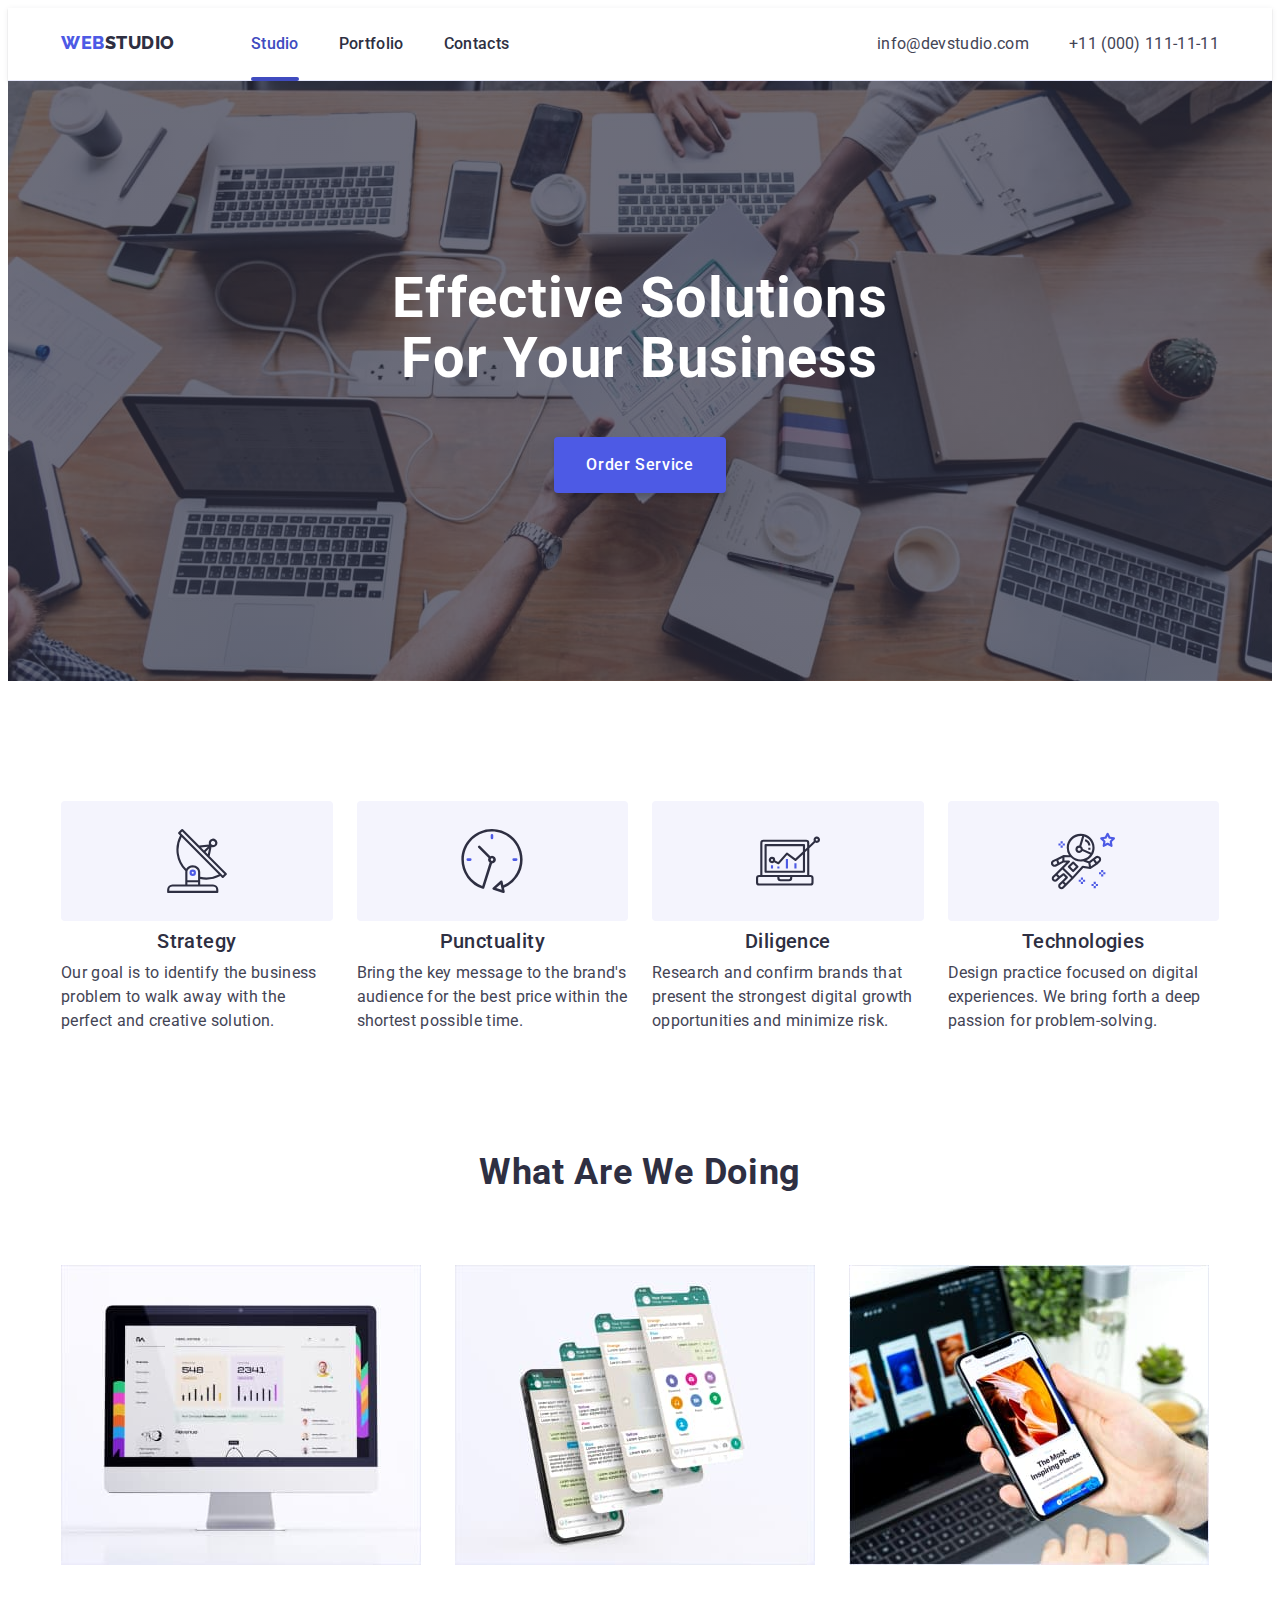
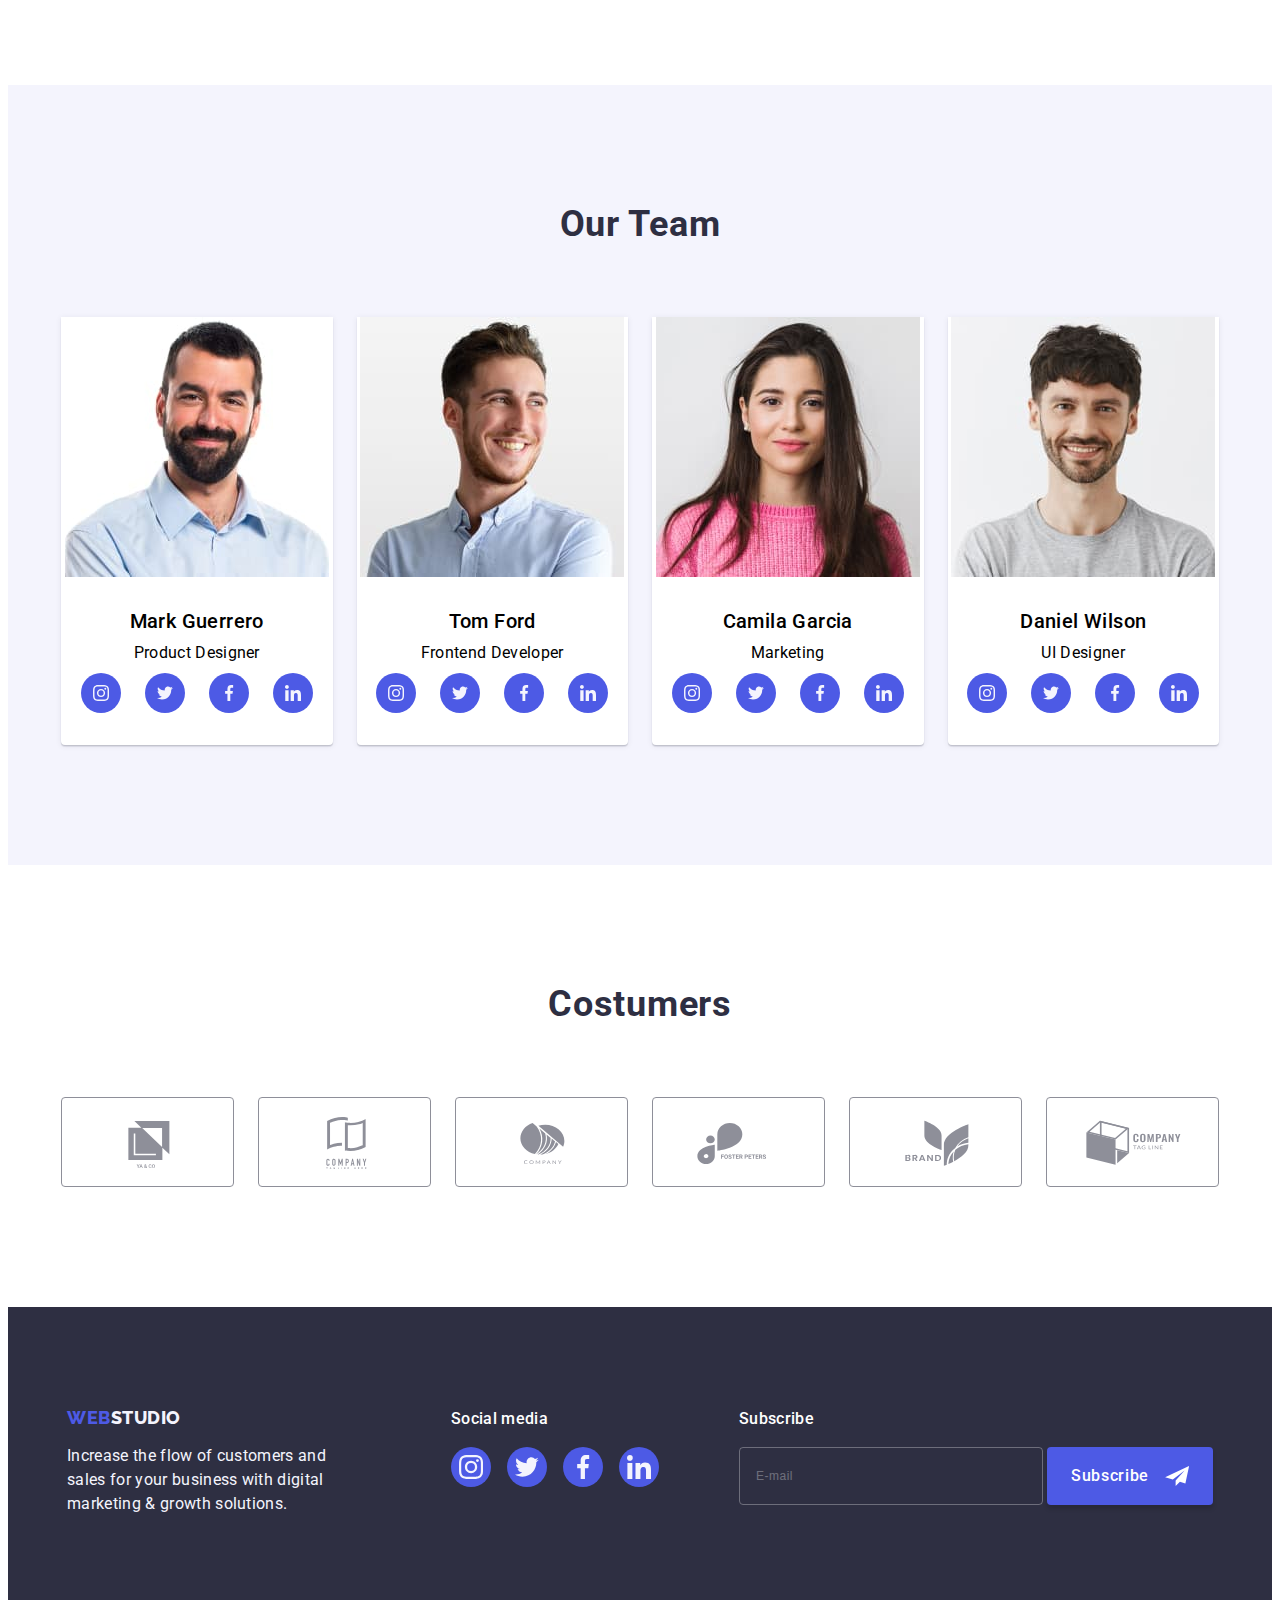
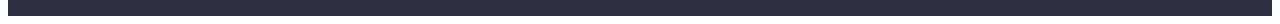
==== commit becc5031: "hw7" ====
--- a/index.html
+++ b/index.html
@@ -100,9 +100,12 @@
             <div class="container">
                 <h2 class="showcase-text">What are we doing</h2>
                 <ul class="showcase-list list">
-                    <li class="item"><img src="./images/img-example-1.jpg" alt="website-exaple" width="360"></li>
-                    <li class="item"><img src="./images/img-example-2.jpg" alt="messager-example" width="360"></li>
-                    <li class="item"><img src="./images/img-example-3.jpg" alt="mobile-example" width="360"></li>
+                    <li class="item"><img srcset="./images/img-example-1.jpg 1x,./images/img-example-1-x2.jpg 2x"
+                            src="./images/img-example-1.jpg" alt="website-exaple" width="360"></li>
+                    <li class="item"><img srcset="./images/img-example-2.jpg 1x,./images/img-example-2-x2.jpg 2x"
+                            src="./images/img-example-2.jpg" alt="messager-example" width="360"></li>
+                    <li class="item"><img srcset="./images/img-example-3.jpg 1x,./images/img-example-3-x2.jpg 2x"
+                            src="./images/img-example-3.jpg" alt="mobile-example" width="360"></li>
                 </ul>
             </div>
         </section>
@@ -111,7 +114,9 @@
                 <h2 class="team-title">Our Team</h2>
                 <ul class="team-list list">
                     <li class="item">
-                        <img class="team-img" src="./images/img-team-member-1.jpg" alt="team member" width="264">
+                        <img class="team-img"
+                            srcset="./images/img-team-member-1.jpg 1x,./images/img-team-member-1-x2.jpg 2x"
+                            src="./images/img-team-member-1.jpg" alt="team member" width="264">
                         <h3 class="team-list-title">Mark Guerrero</h3>
                         <p class="team-list-text">Product Designer</p>
                         <ul class="social-links list">
@@ -131,7 +136,9 @@
 
                     </li>
                     <li class="item">
-                        <img class="team-img" src="./images/img-team-member-2.jpg" alt="team member" width="264">
+                        <img class="team-img"
+                            srcset="./images/img-team-member-2.jpg 1x,./images/img-team-member-2-x2.jpg 2x"
+                            src="./images/img-team-member-2.jpg" alt="team member" width="264">
                         <h3 class="team-list-title">Tom Ford</h3>
                         <p class="team-list-text">Frontend Developer</p>
                         <ul class="social-links list">
@@ -150,7 +157,9 @@
                         </ul>
                     </li>
                     <li class="item">
-                        <img class="team-img" src="./images/img-team-member-3.jpg" alt="team member" width="264">
+                        <img class="team-img"
+                            srcset="./images/img-team-member-3.jpg 1x,./images/img-team-member-3-x2.jpg 2x"
+                            src="./images/img-team-member-3.jpg" alt="team member" width="264">
                         <h3 class="team-list-title">Camila Garcia</h3>
                         <p class="team-list-text">Marketing</p>
                         <ul class="social-links list">
@@ -169,7 +178,9 @@
                         </ul>
                     </li>
                     <li class="item">
-                        <img class="team-img" src="./images/img-team-member-4.jpg" alt="team member" width="264">
+                        <img class="team-img"
+                            srcset="./images/img-team-member-4.jpg 1x,./images/img-team-member-4-x2.jpg 2x"
+                            src="./images/img-team-member-4.jpg" alt="team member" width="264">
                         <h3 class="team-list-title">Daniel Wilson</h3>
                         <p class="team-list-text">UI Designer</p>
                         <ul class="social-links list">
--- a/css/mobile.css
+++ b/css/mobile.css
@@ -115,6 +115,14 @@
   padding-top: 24px;
   padding-bottom: 24px;
 }
+.mobile-menu > .icon {
+  stroke: var(--main-color);
+  background-color: transparent;
+}
+.mobile-menu {
+  border-color: transparent;
+  background-color: transparent;
+}
 /* ADDRESS */
 .main-address {
   display: none;
@@ -136,10 +144,21 @@
       rgba(46, 47, 66, 0.7),
       rgba(46, 47, 66, 0.7)
     ),
-    url(../images/background-hero.jpg);
+    url(../images/background-hero-mob.jpg);
   background-repeat: no-repeat;
   background-position: center;
   background-size: cover;
+}
+@media (min-device-pixel-ratio: 2),
+  (min-resolution: 192dpi),
+  (min-resolution: 2dppx) {
+  .hero-background {
+    background-image: linear-gradient(
+        rgba(46, 47, 66, 0.7),
+        rgba(46, 47, 66, 0.7)
+      ),
+      url(../images/background-hero-mob-x2.jpg);
+  }
 }
 .hero-text {
   font-weight: 700;
@@ -587,7 +606,7 @@
   transition: transform 250ms cubic-bezier(0.4, 0, 0.2, 1);
 
   width: 392px;
-  min-height: 584px;
+  height: 584px;
   box-shadow: 0px 1px 1px rgba(0, 0, 0, 0.14), 0px 1px 3px rgba(0, 0, 0, 0.12),
     0px 2px 1px rgba(0, 0, 0, 0.2);
   border-radius: 4px;
@@ -779,4 +798,23 @@
   .container {
     max-width: 428px;
   }
-}
+  /* HERO */
+  .hero-background {
+    background-image: linear-gradient(
+        rgba(46, 47, 66, 0.7),
+        rgba(46, 47, 66, 0.7)
+      ),
+      url(../images/background-hero-tab.jpg);
+  }
+  @media (min-device-pixel-ratio: 2),
+    (min-resolution: 192dpi),
+    (min-resolution: 2dppx) {
+    .hero-background {
+      background-image: linear-gradient(
+          rgba(46, 47, 66, 0.7),
+          rgba(46, 47, 66, 0.7)
+        ),
+        url(../images/background-hero-tab-x2.jpg);
+    }
+  }
+}
--- a/css/tablet.css
+++ b/css/tablet.css
@@ -94,6 +94,24 @@
     font-size: 56px;
     line-height: 1.07;
   }
+  .hero-background {
+    background-image: linear-gradient(
+        rgba(46, 47, 66, 0.7),
+        rgba(46, 47, 66, 0.7)
+      ),
+      url(../images/background-hero.jpg);
+  }
+  @media (min-device-pixel-ratio: 2),
+    (min-resolution: 192dpi),
+    (min-resolution: 2dppx) {
+    .hero-background {
+      background-image: linear-gradient(
+          rgba(46, 47, 66, 0.7),
+          rgba(46, 47, 66, 0.7)
+        ),
+        url(../images/background-hero-x2.jpg);
+    }
+  }
   /* ADVANTAGES */
 
   .advantages-list {
--- a/css/styles.css
+++ b/css/styles.css
@@ -14,7 +14,7 @@
   }
 
   .header-item.currant-page::after {
-    top: 50px;
+    top: 45px;
     content: "";
   }
   /* ADDRESS */
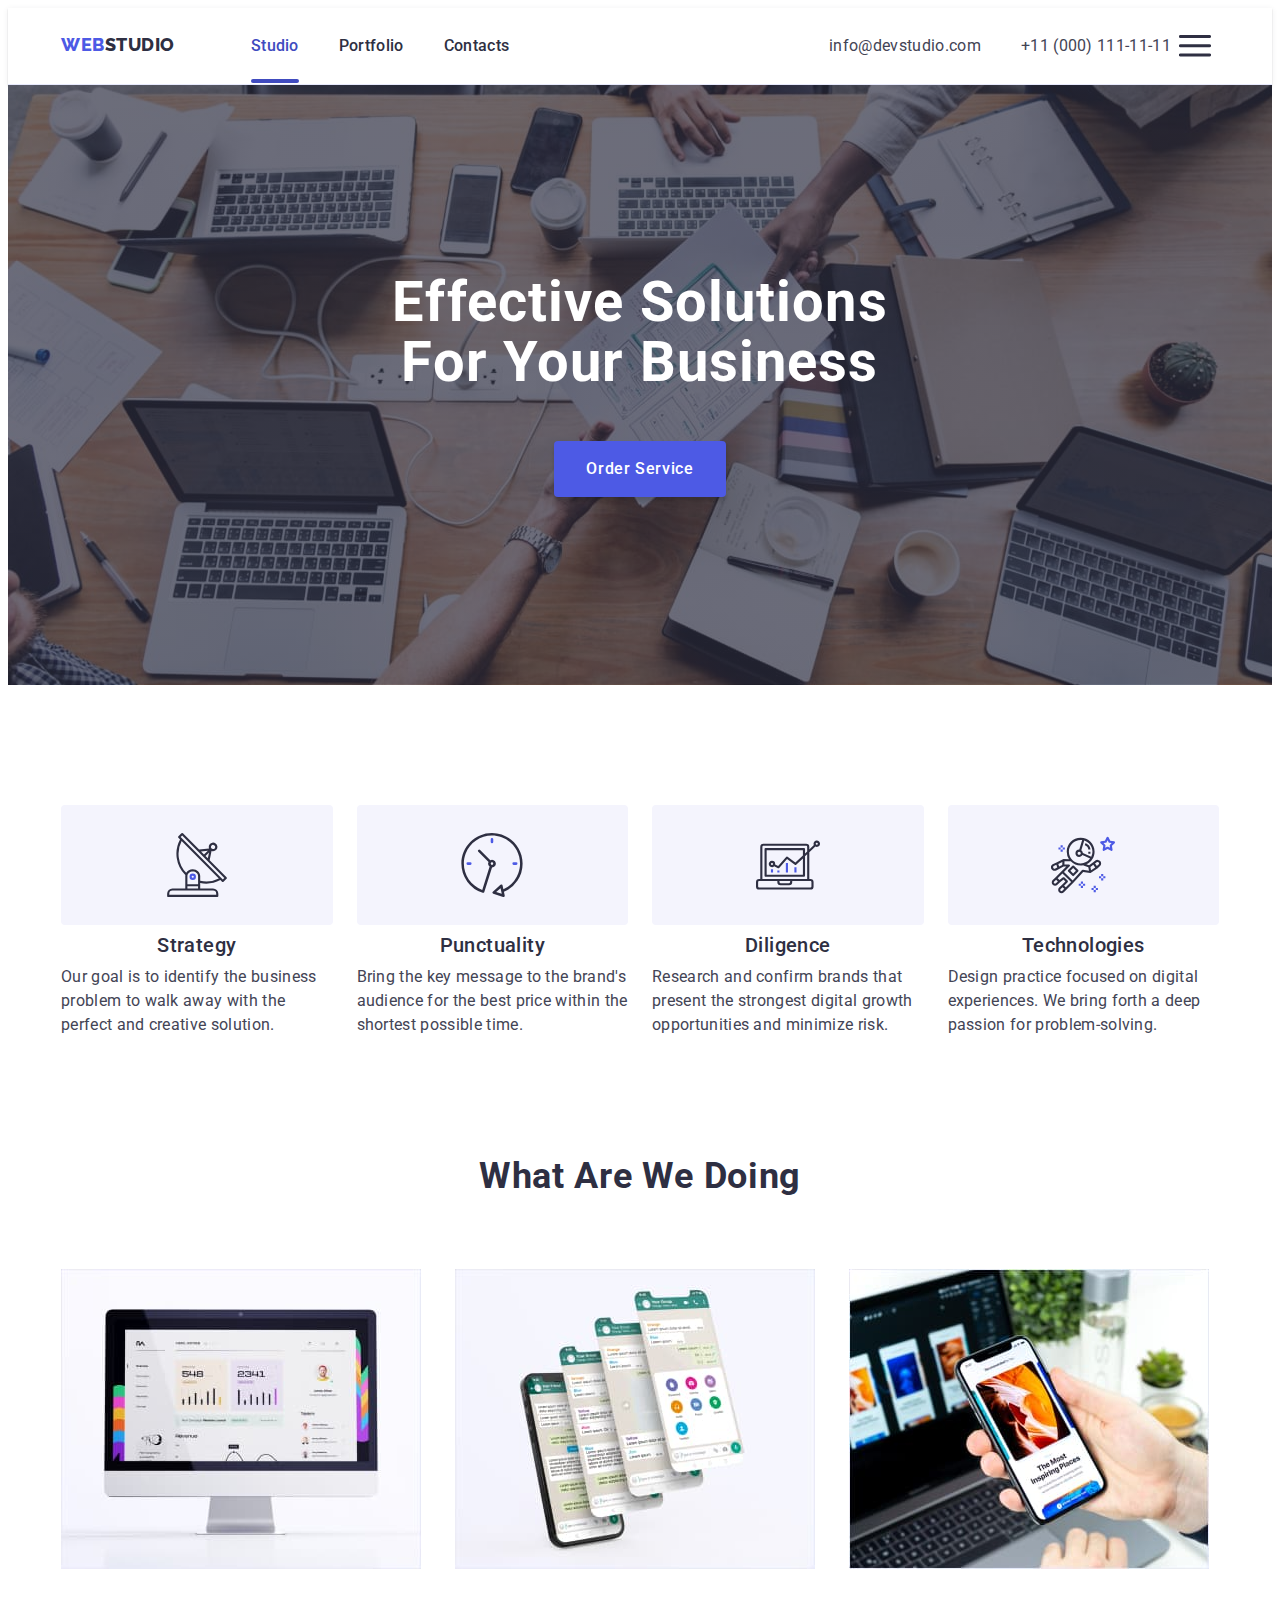
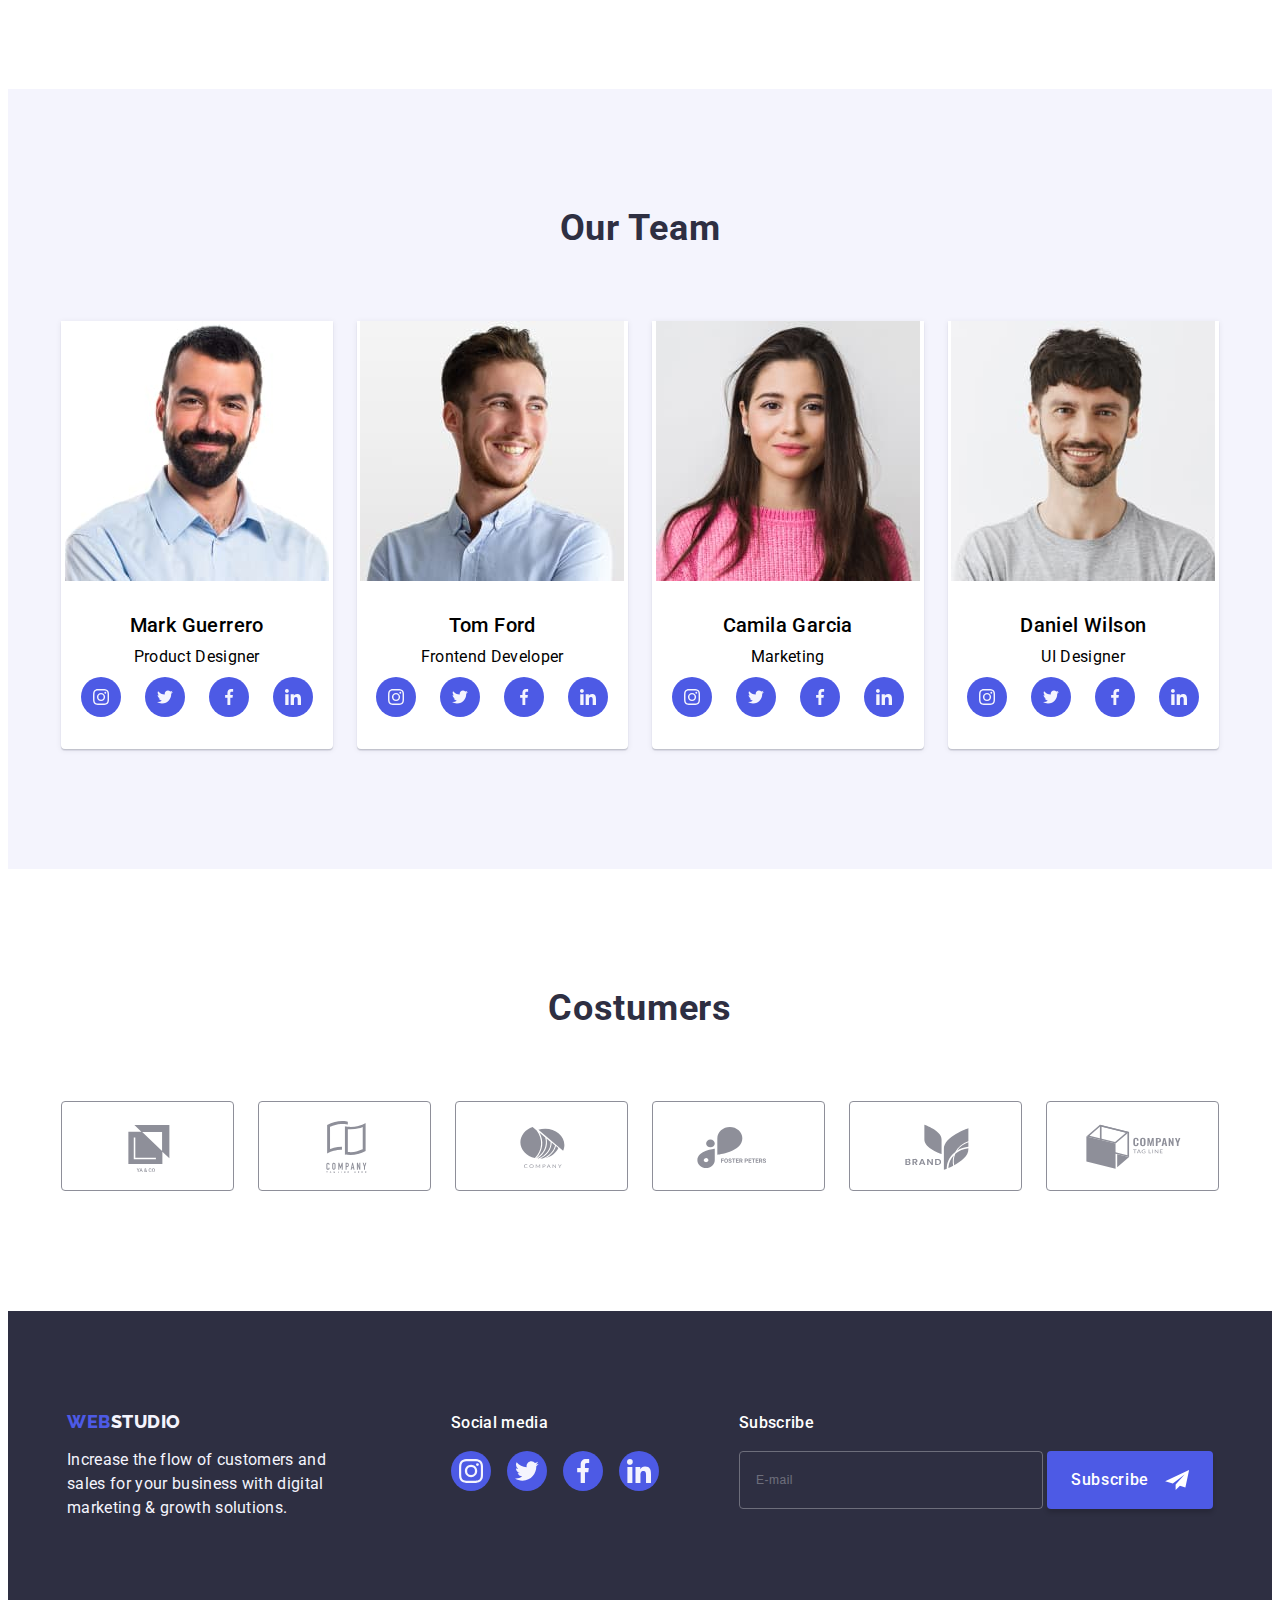
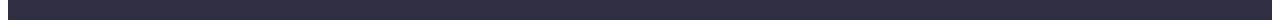
==== commit 6d96f9ae: "hw7" ====
--- a/index.html
+++ b/index.html
@@ -39,11 +39,52 @@
                 </ul>
 
             </address>
-            <button class="mobile-menu"><svg width="32" height="22" class="icon">
+            <button class="menu-open-btn" type="button" data-menu-open><svg width="32" height="22" class="icon">
                     <use href="./images/symbol-defs.svg#icon-mobile-menu"></use>
                 </svg></button>
         </div>
-
+        <div class="mob-menu is-hidden" data-menu>
+            <button type="button" class="menu-close-btn" data-menu-close><svg width="8" height="8"
+                    class="modal-icon icon">
+                    <use href="./images/symbol-defs.svg#icon-modal-close"></use>
+                </svg></button>
+            <div>
+                <nav>
+                    <ul class="mobile-list list">
+                        <li><a class="mobile-item" href="./index.html">Studio</a></li>
+                        <li><a class="mobile-item" href="./portfolio.html">Portfolio</a></li>
+                        <li><a class="mobile-item" href="">Contacts</a></li>
+                    </ul>
+                </nav>
+            </div>
+            <div>
+                <address class="mobile-address">
+                    <ul class="mobile-address-list list">
+                        <li class="mobile-address-item"><a class=" mob-tel" href="tel:+110001111111">+11 (000)
+                                111-11-11</a>
+                        </li>
+                        <li class="mobile-address-item"><a class=" mob-email"
+                                href="mailto:info@devstudio.com">info@devstudio.com</a>
+                        </li>
+                    </ul>
+
+                </address>
+                <ul class="mobile-social-links list">
+                    <li><a href="#" class="mobile-link"><svg class="icon" width="24" height="24">
+                                <use href="./images/symbol-defs.svg#icon-instagram"></use>
+                            </svg></a></li>
+                    <li><a href="#" class="mobile-link"><svg class="icon" width="24" height="24">
+                                <use href="./images/symbol-defs.svg#icon-twitter"></use>
+                            </svg></a></li>
+                    <li><a href="#" class="mobile-link"><svg class="icon" width="24" height="24">
+                                <use href="./images/symbol-defs.svg#icon-facebook"></use>
+                            </svg></a></li>
+                    <li><a href="#" class="mobile-link"><svg class="icon" width="24" height="24">
+                                <use href="./images/symbol-defs.svg#icon-linkedin"></use>
+                            </svg></a></li>
+                </ul>
+            </div>
+        </div>
 
     </header>
     <main>
@@ -267,7 +308,8 @@
         </div>
     </footer>
     <div class="backdrop is-hidden" data-modal>
-        <div class="modal"><button type="button" class="backdrop-btn" data-modal-close><svg width="8" height="8"
+        <div class="modal">
+            <button type="button" class="backdrop-btn" data-modal-close><svg width="8" height="8"
                     class="modal-icon icon">
                     <use href="./images/symbol-defs.svg#icon-modal-close"></use>
                 </svg></button>
@@ -312,6 +354,8 @@
 
     </div>
     <script src="./js/modal.js"></script>
+    <script src="./js/mobile-menu.js"></script>
+
 </body>
 
 </html>--- a/css/mobile.css
+++ b/css/mobile.css
@@ -115,17 +115,127 @@
   padding-top: 24px;
   padding-bottom: 24px;
 }
-.mobile-menu > .icon {
-  stroke: var(--main-color);
-  background-color: transparent;
-}
-.mobile-menu {
-  border-color: transparent;
-  background-color: transparent;
-}
+
 /* ADDRESS */
 .main-address {
   display: none;
+}
+/* MOBILE */
+.mob-menu {
+  position: fixed;
+  top: 0;
+  width: 100vw;
+  height: 100vh;
+  background-color: #ffffff;
+  box-shadow: 0px 2px 1px rgba(46, 47, 66, 0.08),
+    0px 1px 1px rgba(46, 47, 66, 0.16), 0px 1px 6px rgba(46, 47, 66, 0.08);
+  padding: 80px 35px 40px 40px;
+  display: flex;
+  flex-direction: column;
+  justify-content: space-between;
+}
+.menu-open-btn {
+  display: flex;
+  align-items: center;
+  justify-content: center;
+  border-color: transparent;
+  background-color: transparent;
+  cursor: pointer;
+}
+.menu-open-btn > .icon {
+  stroke: var(--main-color);
+  background-color: transparent;
+}
+.menu-close-btn {
+  position: absolute;
+  padding: 0;
+  top: 24px;
+  right: 24px;
+  display: flex;
+  cursor: pointer;
+  border: 1px solid rgba(0, 0, 0, 0.1);
+  border-radius: 50%;
+  width: 24px;
+  height: 24px;
+  background-color: #e7e9fc;
+  color: rgba(46, 47, 66, 1);
+  justify-content: center;
+  align-items: center;
+}
+.menu-close-btn:is(:hover, :focus) {
+  background-color: #404bbf;
+  color: rgba(255, 255, 255, 1);
+}
+.mobile-list {
+  display: flex;
+  flex-direction: column;
+  gap: 40px 0;
+}
+.mobile-item {
+  font-weight: 700;
+  font-size: 36px;
+  line-height: 1.11;
+  color: var(--main-color);
+  text-decoration: none;
+}
+.mobile-item:is(:active, :focus) {
+  color: var(--header-action-color);
+}
+.mobile-address {
+}
+.mobile-address-list {
+}
+.mobile-address-item {
+}
+.mobile-address-item:first-child {
+  margin-bottom: 40px;
+}
+.mobile-address-item:last-child {
+  margin-bottom: 48px;
+}
+.mob-tel {
+  font-weight: 500;
+  font-size: 20px;
+  line-height: 1.2;
+
+  letter-spacing: 0.02em;
+  color: var(--contact-color);
+  text-decoration: none;
+}
+.mob-tel:is(:active, :focus) {
+  color: var(--header-action-color);
+}
+.mob-email {
+  font-weight: 500;
+  font-size: 20px;
+  line-height: 1.2;
+
+  letter-spacing: 0.02em;
+  color: var(--contact-color);
+  text-decoration: none;
+}
+.mob-email:is(:active, :focus) {
+  color: var(--header-action-color);
+}
+.mobile-social-links {
+  display: flex;
+  gap: 30px;
+}
+.mobile-link {
+  display: flex;
+  justify-content: center;
+  align-items: center;
+  background-color: #4d5ae5;
+  width: 40px;
+  height: 40px;
+  border-radius: 50%;
+  color: #f4f4fd;
+  transition-property: background-color;
+  transition-duration: 250ms;
+  transition-timing-function: cubic-bezier(0.4, 0, 0.2, 1);
+}
+.mobile-link:is(:active, :focus) {
+  background-color: rgba(49, 208, 170, 1);
 }
 /* MAIN */
 /* HERO */
@@ -604,9 +714,8 @@
   left: 50%;
   transform: translate(-50%, -50%) scale(1);
   transition: transform 250ms cubic-bezier(0.4, 0, 0.2, 1);
-
-  width: 392px;
-  height: 584px;
+  width: 300px;
+  height: 500px;
   box-shadow: 0px 1px 1px rgba(0, 0, 0, 0.14), 0px 1px 3px rgba(0, 0, 0, 0.12),
     0px 2px 1px rgba(0, 0, 0, 0.2);
   border-radius: 4px;
@@ -642,8 +751,8 @@
   pointer-events: none;
 }
 .backdrop-title {
-  font-size: 16px;
-  line-height: 1.5;
+  font-size: 12px;
+  line-height: 1.3;
   font-weight: 500;
   text-align: center;
   letter-spacing: 0.02em;
@@ -685,11 +794,10 @@
   line-height: 1.5;
   letter-spacing: 0.02em;
   width: 100%;
-  height: 40px;
+
   color: var(--main-color);
-  padding-top: 11px;
   padding-left: 38px;
-  padding-bottom: 11px;
+
   transition-property: border-color;
   transition-duration: 250ms;
   transition-timing-function: cubic-bezier(0.4, 0, 0.2, 1);
@@ -710,9 +818,6 @@
   opacity: 0.5;
 }
 .comment {
-  min-height: 120px;
-  resize: none;
-  width: 100%;
   padding: 8px 16px;
 }
 .modal-label {
@@ -738,7 +843,7 @@
   line-height: 1.5;
   letter-spacing: 0.04em;
   color: var(--btn-text-color);
-  padding: 16px 32px;
+  padding: 12px 28px;
   border-radius: 4px;
   box-shadow: 0px 4px 4px rgba(0, 0, 0, 0.15);
   border: transparent;
@@ -752,7 +857,7 @@
 }
 
 .form-field > a {
-  font-size: 12px;
+  font-size: 9px;
   line-height: 1.33;
 
   letter-spacing: 0.04em;
@@ -760,7 +865,7 @@
 }
 .acceptance-text {
   padding-left: 24px;
-  font-size: 12px;
+  font-size: 9px;
   line-height: 1.33;
 
   letter-spacing: 0.04em;
@@ -798,6 +903,16 @@
   .container {
     max-width: 428px;
   }
+  /* MOBILE */
+  .mob-tel {
+    font-weight: 700;
+    font-size: 36px;
+    line-height: 1.11;
+  }
+  .mobile-social-links {
+    display: flex;
+    gap: 56px;
+  }
   /* HERO */
   .hero-background {
     background-image: linear-gradient(
@@ -817,4 +932,34 @@
         url(../images/background-hero-tab-x2.jpg);
     }
   }
-}
+  /* MODAL */
+  .backdrop-title {
+    font-size: 16px;
+    line-height: 1.5;
+  }
+  .modal {
+    width: 392px;
+    height: 584px;
+  }
+  .modal-btn {
+    padding: 16px 32px;
+  }
+  .modal-input {
+    height: 40px;
+    padding-top: 11px;
+    padding-bottom: 11px;
+  }
+  .comment {
+    min-height: 120px;
+    resize: none;
+    width: 100%;
+  }
+  .form-field > a {
+    font-size: 12px;
+    line-height: 1.33;
+  }
+  .acceptance-text {
+    font-size: 12px;
+    line-height: 1.33;
+  }
+}
--- a/css/tablet.css
+++ b/css/tablet.css
@@ -85,7 +85,9 @@
   .address-item:focus {
     color: var(--header-action-color);
   }
-
+  .mob-menu {
+    display: none;
+  }
   /* MAIN */
   /* HERO */
   .hero-text {
@@ -237,7 +239,7 @@
 
   /* MODAL */
   .modal {
-    width: 392px;
+    width: 408px;
     min-height: 584px;
 
     padding: 72px 16px 24px;
--- a/css/styles.css
+++ b/css/styles.css
@@ -39,7 +39,9 @@
   .address-item:focus {
     color: var(--header-action-color);
   }
-
+  .mob-menu {
+    display: none;
+  }
   /* MAIN */
   /* HERO */
   .hero {
@@ -392,203 +394,4 @@
     transform: translateY(100%);
     transition: transform 250ms cubic-bezier(0.4, 0, 0.2, 1);
   }
-  /* BACKDROP */
-  .backdrop {
-    position: fixed;
-    top: 0;
-    width: 100%;
-    height: 100%;
-    background-color: var(--backdrop-background-color);
-    transition: opacity 250ms cubic-bezier(0.4, 0, 0.2, 1),
-      visibility 250ms cubic-bezier(0.4, 0, 0.2, 1);
-  }
-  .backdrop.is-hidden .modal {
-    transform: translate(-50%, -50%) scale(0);
-  }
-  /* MODAL */
-  .modal {
-    position: absolute;
-    top: 50%;
-    left: 50%;
-    transform: translate(-50%, -50%) scale(1);
-    transition: transform 250ms cubic-bezier(0.4, 0, 0.2, 1);
-
-    width: 408px;
-    min-height: 576px;
-    box-shadow: 0px 1px 1px rgba(0, 0, 0, 0.14), 0px 1px 3px rgba(0, 0, 0, 0.12),
-      0px 2px 1px rgba(0, 0, 0, 0.2);
-    border-radius: 4px;
-    background-color: var(--modal-background-color);
-    padding: 72px 24px 24px;
-  }
-  .modal-icon {
-    fill: currentColor;
-  }
-  .backdrop-btn {
-    position: absolute;
-    padding: 0;
-    top: 24px;
-    right: 24px;
-    display: flex;
-    cursor: pointer;
-    border: 1px solid rgba(0, 0, 0, 0.1);
-    border-radius: 50%;
-    width: 24px;
-    height: 24px;
-    background-color: #e7e9fc;
-    color: rgba(46, 47, 66, 1);
-    justify-content: center;
-    align-items: center;
-  }
-  .backdrop-btn:is(:hover, :focus) {
-    background-color: #404bbf;
-    color: rgba(255, 255, 255, 1);
-  }
-  .is-hidden {
-    opacity: 0;
-    visibility: hidden;
-    pointer-events: none;
-  }
-  .backdrop-title {
-    font-size: 16px;
-    line-height: 1.5;
-    font-weight: 500;
-    text-align: center;
-    letter-spacing: 0.02em;
-    color: var(--main-color);
-    margin-bottom: 16px;
-  }
-
-  .form-field:not(:last-child) {
-    margin-bottom: 8px;
-  }
-
-  .form-field:nth-child(5) {
-    margin-bottom: 24px;
-    margin-top: 16px;
-  }
-  .form-field:nth-child(4) {
-    margin: 0;
-  }
-  .form-field {
-    position: relative;
-  }
-  .form-field > .icon {
-    position: absolute;
-    top: 50%;
-    transform: translateY(-10%);
-    left: 16px;
-    fill: currentColor;
-    transition-property: fill;
-    transition-duration: 250ms;
-    transition-timing-function: cubic-bezier(0.4, 0, 0.2, 1);
-  }
-  .modal-input {
-    display: block;
-    border: 1px solid rgba(46, 47, 66, 0.4);
-    border-radius: 4px;
-    background-color: rgba(252, 252, 252, 1);
-    font-weight: 500;
-    font-size: 16px;
-    line-height: 1.5;
-    letter-spacing: 0.02em;
-    width: 100%;
-    height: 40px;
-    color: var(--main-color);
-    padding-top: 11px;
-    padding-left: 38px;
-    padding-bottom: 11px;
-    transition-property: border-color;
-    transition-duration: 250ms;
-    transition-timing-function: cubic-bezier(0.4, 0, 0.2, 1);
-  }
-  .modal-input:focus {
-    border-color: rgba(77, 90, 229, 1);
-  }
-  .modal-input:focus ~ .icon {
-    fill: #4d5ae5;
-  }
-  .modal-label {
-    display: block;
-    font-size: 12px;
-    line-height: 1.17;
-    margin-bottom: 4px;
-    letter-spacing: 0.01em;
-
-    color: #8e8f99;
-  }
-  .modal-btn {
-    display: block;
-    margin: 0 auto;
-    min-width: 169px;
-
-    background-color: var(--background-btn-color);
-    font-family: inherit;
-    font-style: inherit;
-    font-weight: 500;
-    font-size: 16px;
-    line-height: 1.5;
-    letter-spacing: 0.04em;
-    color: var(--btn-text-color);
-    padding: 16px 32px;
-    border-radius: 4px;
-    box-shadow: 0px 4px 4px rgba(0, 0, 0, 0.15);
-    border: transparent;
-    cursor: pointer;
-    transition-property: background-color;
-    transition-duration: 250ms;
-    transition-timing-function: cubic-bezier(0.4, 0, 0.2, 1);
-  }
-  .modal-btn:is(:hover, :focus) {
-    background-color: var(--background-btn-hover-color);
-  }
-  .comment {
-    min-height: 120px;
-    resize: none;
-    width: 100%;
-    padding: 8px 16px;
-  }
-
-  .form-field > a {
-    font-size: 12px;
-    line-height: 1.33;
-
-    letter-spacing: 0.04em;
-    color: #4d5ae5;
-  }
-  .acceptance-text {
-    padding-left: 24px;
-    font-size: 12px;
-    line-height: 1.33;
-
-    letter-spacing: 0.04em;
-    color: #8e8f99;
-  }
-  .label-checkbox {
-    display: inline-block;
-    -webkit-appearance: none;
-    appearance: none;
-  }
-  .checkbox {
-    position: absolute;
-    top: 50%;
-    left: 0;
-    transform: translateY(-50%);
-    display: inline-block;
-    border: 1px solid rgba(46, 47, 66, 0.4);
-    border-radius: 2px;
-    width: 16px;
-    height: 16px;
-    margin-right: 8px;
-  }
-  .label-checkbox:checked + .checkbox {
-    background-color: rgba(64, 75, 191, 1);
-    border-color: rgba(64, 75, 191, 1);
-    background-image: url(../images/Vector.svg);
-    background-repeat: no-repeat;
-    background-position: 50% 50%;
-  }
-  .privacy-wrap {
-    position: relative;
-  }
 }
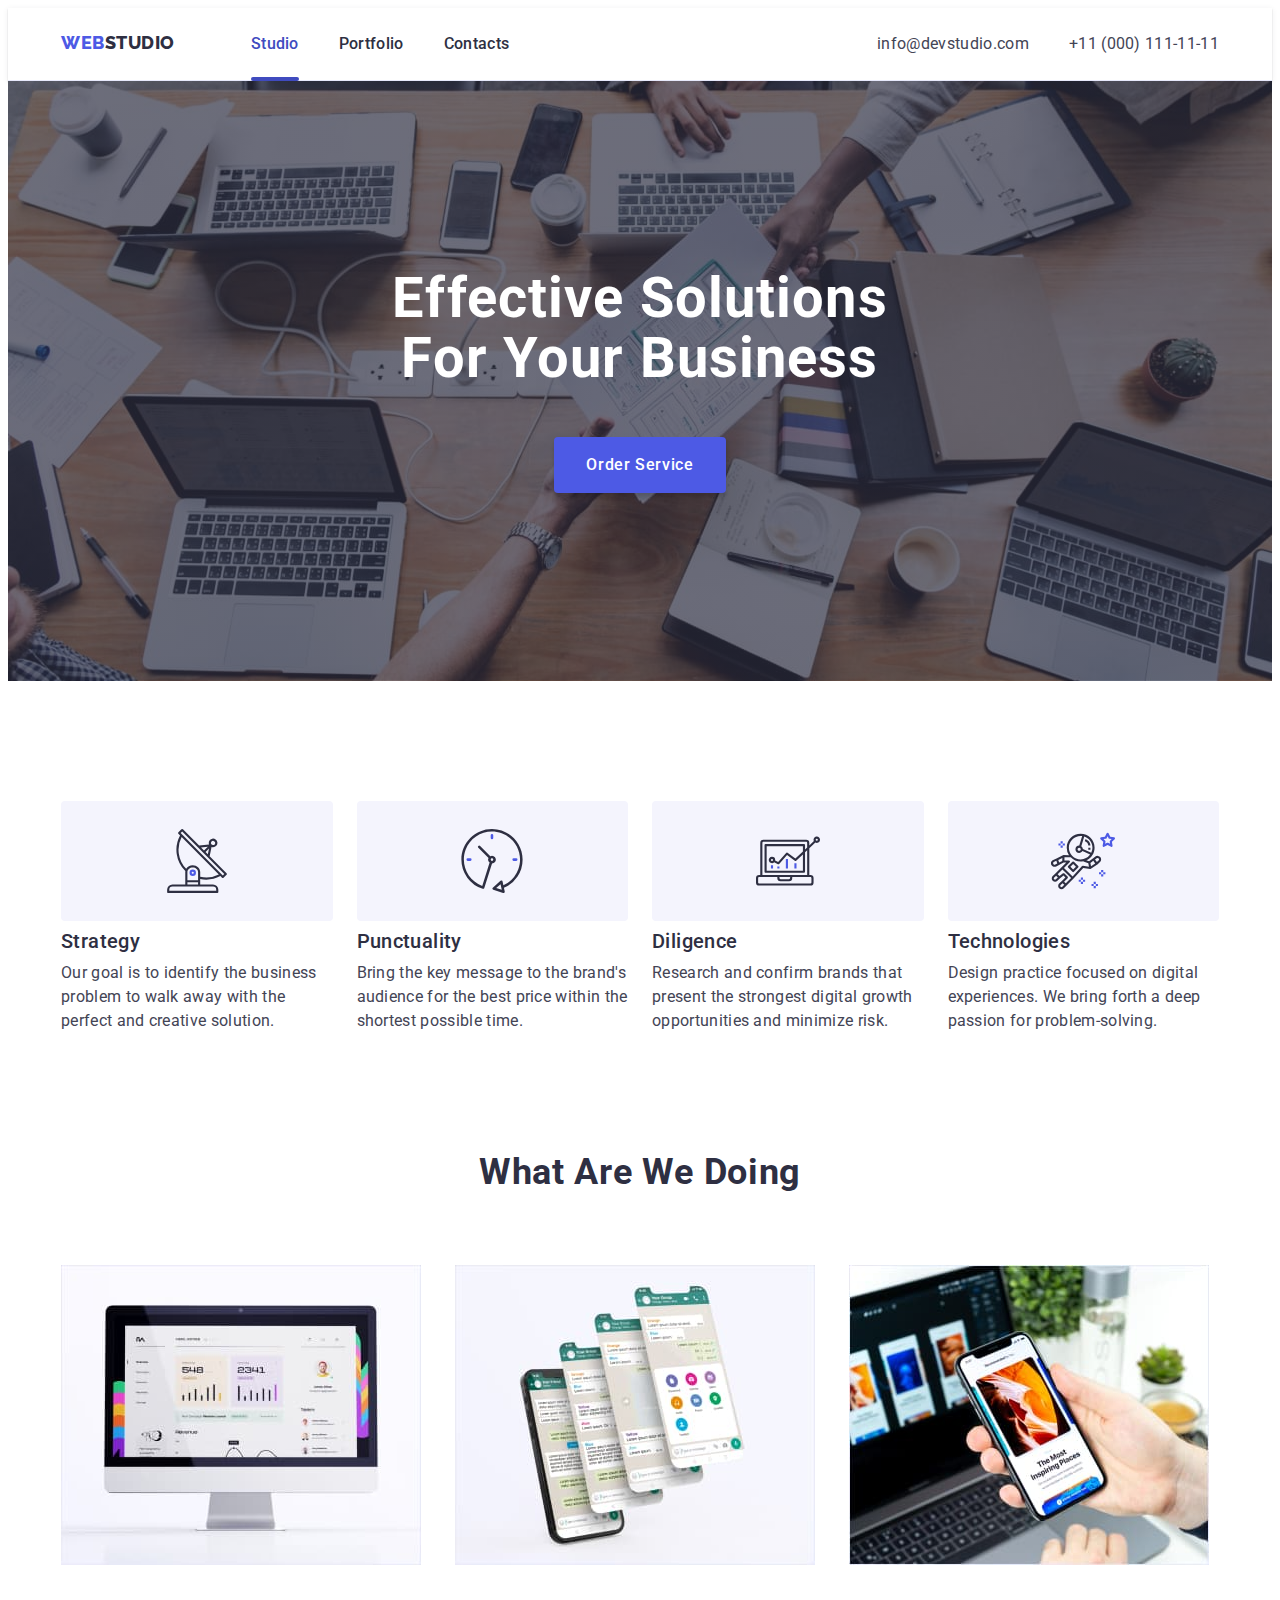
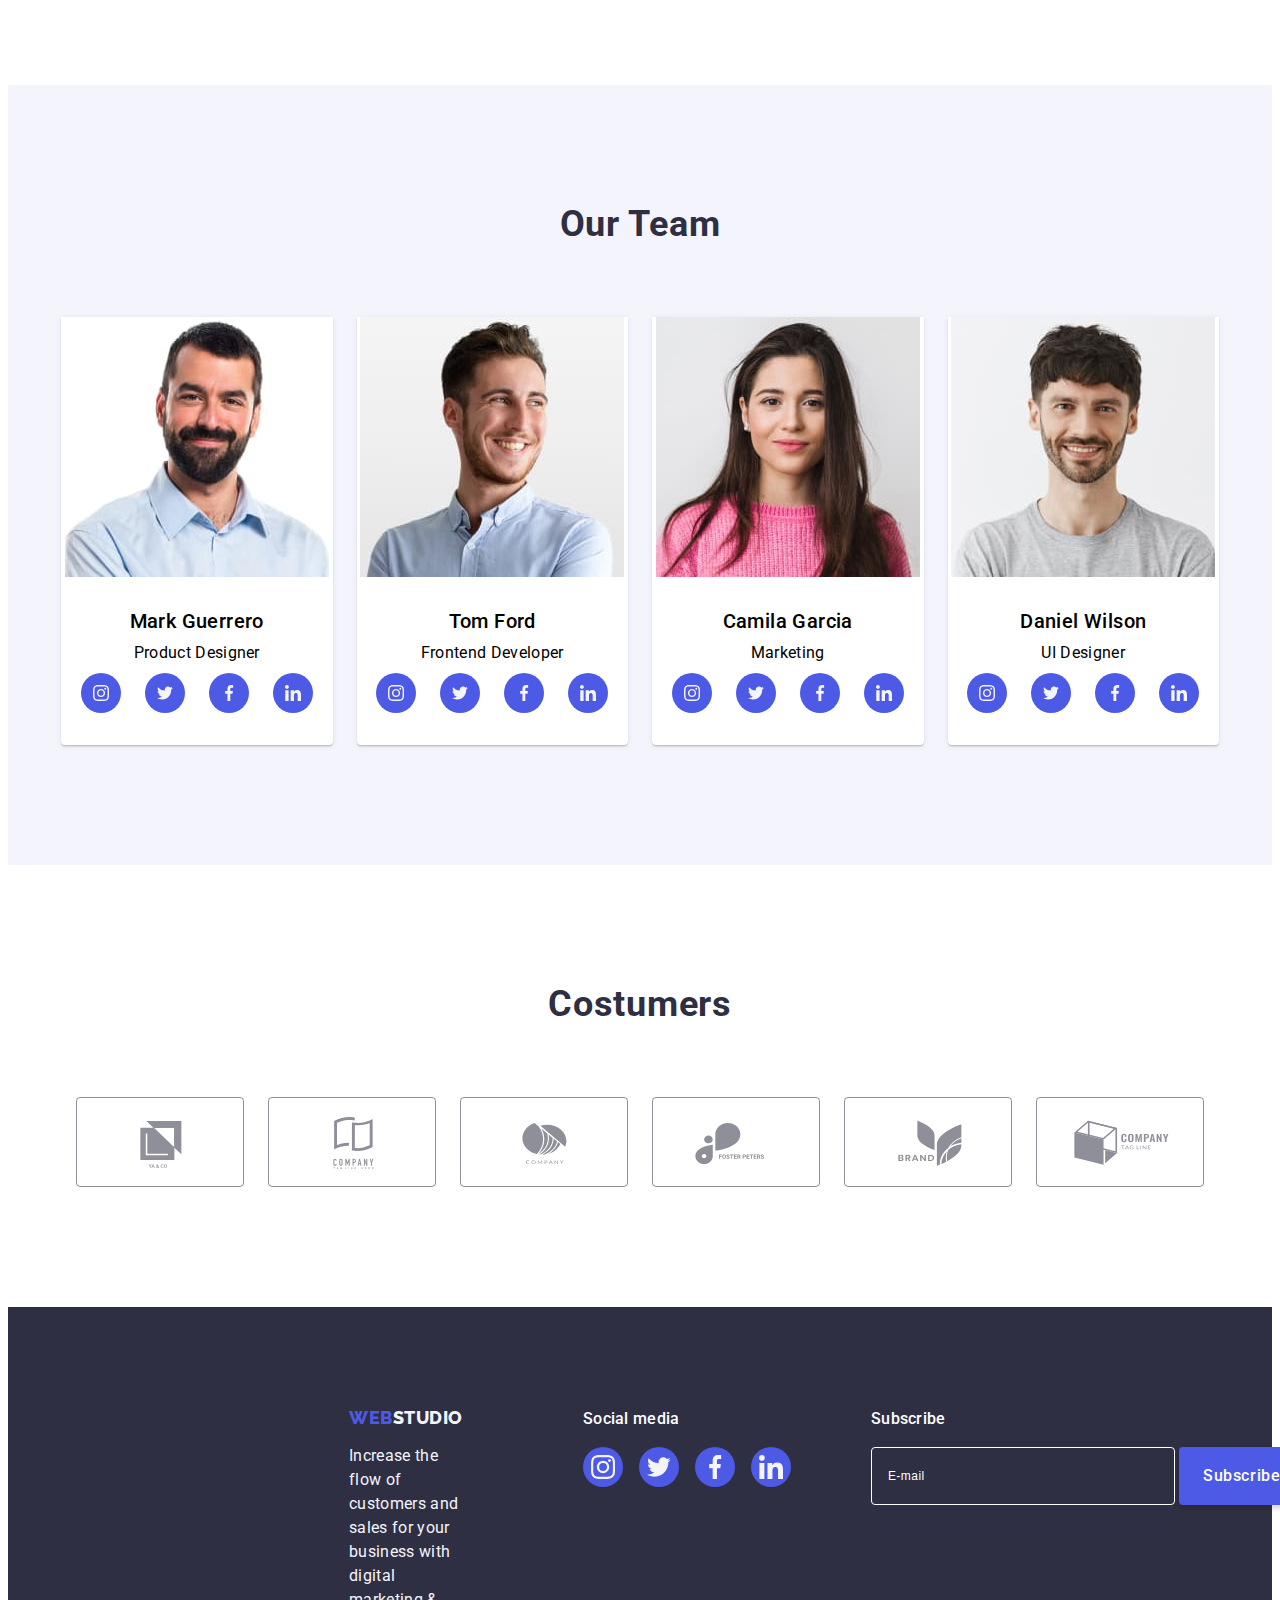
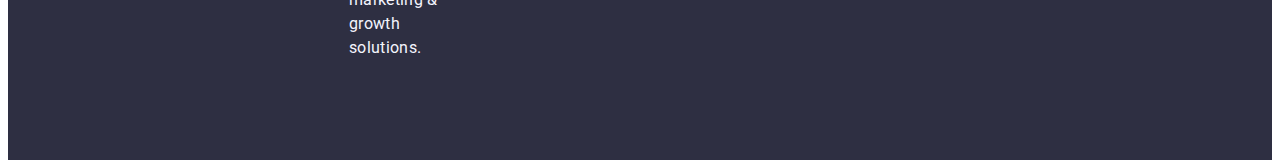
==== commit cac2c9f4: "hw7" ====
--- a/index.html
+++ b/index.html
@@ -7,7 +7,7 @@
     <meta name="viewport" content="width=device-width, initial-scale=1.0">
     <link rel="stylesheet" href="https://cdnjs.cloudflare.com/ajax/libs/modern-normalize/1.1.0/modern-normalize.min.css"
         integrity="sha512-wpPYUAdjBVSE4KJnH1VR1HeZfpl1ub8YT/NKx4PuQ5NmX2tKuGu6U/JRp5y+Y8XG2tV+wKQpNHVUX03MfMFn9Q=="
-        crossorigin="anonymous" referrerpolicy="no-referrer" />
+        crossorigin="anonymous" referrerpolicy="no-referrer">
     <link href="https://fonts.googleapis.com/css2?family=Raleway:wght@800&family=Roboto:wght@400;500;700&display=swap"
         rel="stylesheet">
     <link rel="stylesheet" href="./css/mobile.css">
@@ -51,7 +51,7 @@
             <div>
                 <nav>
                     <ul class="mobile-list list">
-                        <li><a class="mobile-item" href="./index.html">Studio</a></li>
+                        <li><a class="mobile-item currant-page" href="./index.html">Studio</a></li>
                         <li><a class="mobile-item" href="./portfolio.html">Portfolio</a></li>
                         <li><a class="mobile-item" href="">Contacts</a></li>
                     </ul>
@@ -343,7 +343,8 @@
                 <div class="form-field privacy-wrap">
                     <label for="privacy" class="acceptance-text"><input type="checkbox" name="privacy" id="privacy"
                             class="label-checkbox"><span class="checkbox"></span>I accept the terms and conditions of
-                        the<a href="#">Privacy Policy</a></label>
+                        the
+                        <a href="#">Privacy Policy</a></label>
                 </div>
                 <div class="form-field"><button type="submit" class="modal-btn">Send</button></div>
             </form>
--- a/css/mobile.css
+++ b/css/mobile.css
@@ -101,19 +101,17 @@
 .page-header {
   display: flex;
   align-items: center;
+  justify-content: space-between;
 }
 .header {
   border-bottom: 1px solid var(--accent-color);
   box-shadow: 0px 2px 1px rgba(46, 47, 66, 0.08),
     0px 1px 1px rgba(46, 47, 66, 0.16), 0px 1px 6px rgba(46, 47, 66, 0.08);
+  padding-top: 24px;
+  padding-bottom: 24px;
 }
 .header-list {
   display: none;
-}
-.page-header {
-  justify-content: space-between;
-  padding-top: 24px;
-  padding-bottom: 24px;
 }
 
 /* ADDRESS */
@@ -178,15 +176,13 @@
   color: var(--main-color);
   text-decoration: none;
 }
+.currant-page {
+  color: var(--header-action-color);
+}
 .mobile-item:is(:active, :focus) {
   color: var(--header-action-color);
 }
-.mobile-address {
-}
-.mobile-address-list {
-}
-.mobile-address-item {
-}
+
 .mobile-address-item:first-child {
   margin-bottom: 40px;
 }
@@ -199,17 +195,15 @@
   line-height: 1.2;
 
   letter-spacing: 0.02em;
-  color: var(--contact-color);
+  color: var(--header-action-color);
   text-decoration: none;
 }
-.mob-tel:is(:active, :focus) {
-  color: var(--header-action-color);
-}
+
 .mob-email {
   font-weight: 500;
   font-size: 20px;
   line-height: 1.2;
-
+  font-style: normal;
   letter-spacing: 0.02em;
   color: var(--contact-color);
   text-decoration: none;
@@ -714,8 +708,9 @@
   left: 50%;
   transform: translate(-50%, -50%) scale(1);
   transition: transform 250ms cubic-bezier(0.4, 0, 0.2, 1);
-  width: 300px;
-  height: 500px;
+  max-width: 392px;
+  /* max-height: 584px; */
+  width: 100%;
   box-shadow: 0px 1px 1px rgba(0, 0, 0, 0.14), 0px 1px 3px rgba(0, 0, 0, 0.12),
     0px 2px 1px rgba(0, 0, 0, 0.2);
   border-radius: 4px;
@@ -751,8 +746,8 @@
   pointer-events: none;
 }
 .backdrop-title {
-  font-size: 12px;
-  line-height: 1.3;
+  font-size: 16px;
+  line-height: 1.5;
   font-weight: 500;
   text-align: center;
   letter-spacing: 0.02em;
@@ -779,7 +774,7 @@
   top: 50%;
   transform: translateY(-10%);
   left: 16px;
-  fill: currentColor;
+  fill: var(--main-color);
   transition-property: fill;
   transition-duration: 250ms;
   transition-timing-function: cubic-bezier(0.4, 0, 0.2, 1);
@@ -794,10 +789,11 @@
   line-height: 1.5;
   letter-spacing: 0.02em;
   width: 100%;
-
+  height: 40px;
   color: var(--main-color);
   padding-left: 38px;
-
+  padding-top: 11px;
+  padding-bottom: 11px;
   transition-property: border-color;
   transition-duration: 250ms;
   transition-timing-function: cubic-bezier(0.4, 0, 0.2, 1);
@@ -819,6 +815,9 @@
 }
 .comment {
   padding: 8px 16px;
+  min-height: 120px;
+  resize: none;
+  width: 100%;
 }
 .modal-label {
   display: block;
@@ -843,7 +842,7 @@
   line-height: 1.5;
   letter-spacing: 0.04em;
   color: var(--btn-text-color);
-  padding: 12px 28px;
+  padding: 16px 32px;
   border-radius: 4px;
   box-shadow: 0px 4px 4px rgba(0, 0, 0, 0.15);
   border: transparent;
@@ -857,7 +856,7 @@
 }
 
 .form-field > a {
-  font-size: 9px;
+  font-size: 12px;
   line-height: 1.33;
 
   letter-spacing: 0.04em;
@@ -865,7 +864,7 @@
 }
 .acceptance-text {
   padding-left: 24px;
-  font-size: 9px;
+  font-size: 12px;
   line-height: 1.33;
 
   letter-spacing: 0.04em;
@@ -878,7 +877,7 @@
 }
 .checkbox {
   position: absolute;
-  top: 50%;
+  top: 9px;
   left: 0;
   transform: translateY(-50%);
   display: inline-block;
@@ -886,7 +885,6 @@
   border-radius: 2px;
   width: 16px;
   height: 16px;
-  margin-right: 8px;
 }
 .label-checkbox:checked + .checkbox {
   background-color: rgba(64, 75, 191, 1);
@@ -932,34 +930,4 @@
         url(../images/background-hero-tab-x2.jpg);
     }
   }
-  /* MODAL */
-  .backdrop-title {
-    font-size: 16px;
-    line-height: 1.5;
-  }
-  .modal {
-    width: 392px;
-    height: 584px;
-  }
-  .modal-btn {
-    padding: 16px 32px;
-  }
-  .modal-input {
-    height: 40px;
-    padding-top: 11px;
-    padding-bottom: 11px;
-  }
-  .comment {
-    min-height: 120px;
-    resize: none;
-    width: 100%;
-  }
-  .form-field > a {
-    font-size: 12px;
-    line-height: 1.33;
-  }
-  .acceptance-text {
-    font-size: 12px;
-    line-height: 1.33;
-  }
-}
+}
--- a/css/tablet.css
+++ b/css/tablet.css
@@ -5,10 +5,9 @@
   }
   /* HEADER */
 
-  .page-header {
-    display: flex;
-    align-items: center;
-    justify-content: space-between;
+  .header {
+    padding-top: 16px;
+    padding-bottom: 16px;
   }
   .main-nav {
     display: flex;
@@ -48,7 +47,7 @@
   .header-item.currant-page::after {
     display: block;
     position: absolute;
-    top: 53px;
+    top: 45px;
     content: "";
     width: 100%;
     height: 4px;
@@ -56,7 +55,7 @@
     border-color: var(--header-action-color);
     background-color: var(--header-action-color);
   }
-  .mobile-menu {
+  .menu-open-btn {
     display: none;
   }
   /* ADDRESS */
@@ -131,7 +130,7 @@
     font-weight: 700;
     font-size: 36px;
     line-height: 1.11;
-
+    text-align: left;
     letter-spacing: 0.02em;
     color: var(--main-color);
     margin-bottom: 8px;
@@ -177,14 +176,15 @@
   }
   .costumers-list > .item {
     width: calc((100% - 48px) / 3);
-    max-width: 190px;
+    max-width: 168px;
   }
   /* FOOTER */
 
   .footer-container {
     display: flex;
     flex-wrap: wrap;
-    justify-content: center;
+
+    width: 582px;
   }
   .footer-wrap {
     text-align: left;
@@ -193,12 +193,7 @@
     margin-right: 24px;
     margin-bottom: 72px;
   }
-  .footer-wrap:last-child {
-    margin-left: -42px;
-  }
-  .footer-wrap:nth-child(2) {
-    margin-bottom: 0;
-  }
+
   .footer-text {
     max-width: 264px;
   }
@@ -214,6 +209,7 @@
   }
   .footer-input {
     min-width: 264px;
+    opacity: 0.6;
   }
 
   .footer-input-text {
--- a/css/styles.css
+++ b/css/styles.css
@@ -5,7 +5,7 @@
   }
 
   /* HEADER */
-  .page-header {
+  .header {
     padding-top: 24px;
     padding-bottom: 24px;
   }
@@ -13,10 +13,6 @@
     margin-left: 76px;
   }
 
-  .header-item.currant-page::after {
-    top: 45px;
-    content: "";
-  }
   /* ADDRESS */
   .main-address {
     margin-left: auto;
@@ -221,22 +217,7 @@
     gap: 24px;
   }
   .footer-input {
-    display: inline-block;
-    border: 1px solid WHITE;
-    border-radius: 4px;
-    font-size: 12px;
-    line-height: 1.17;
-
-    letter-spacing: 0.04em;
-    min-height: 40px;
-    min-width: 264px;
-    height: 40px;
-    color: WHITE;
-    padding-left: 16px;
-    padding-top: 8px;
-    padding-bottom: 8px;
-
-    background-color: inherit;
+    opacity: 1;
   }
   .footer-input:focus {
     border-color: #4d5ae5;
